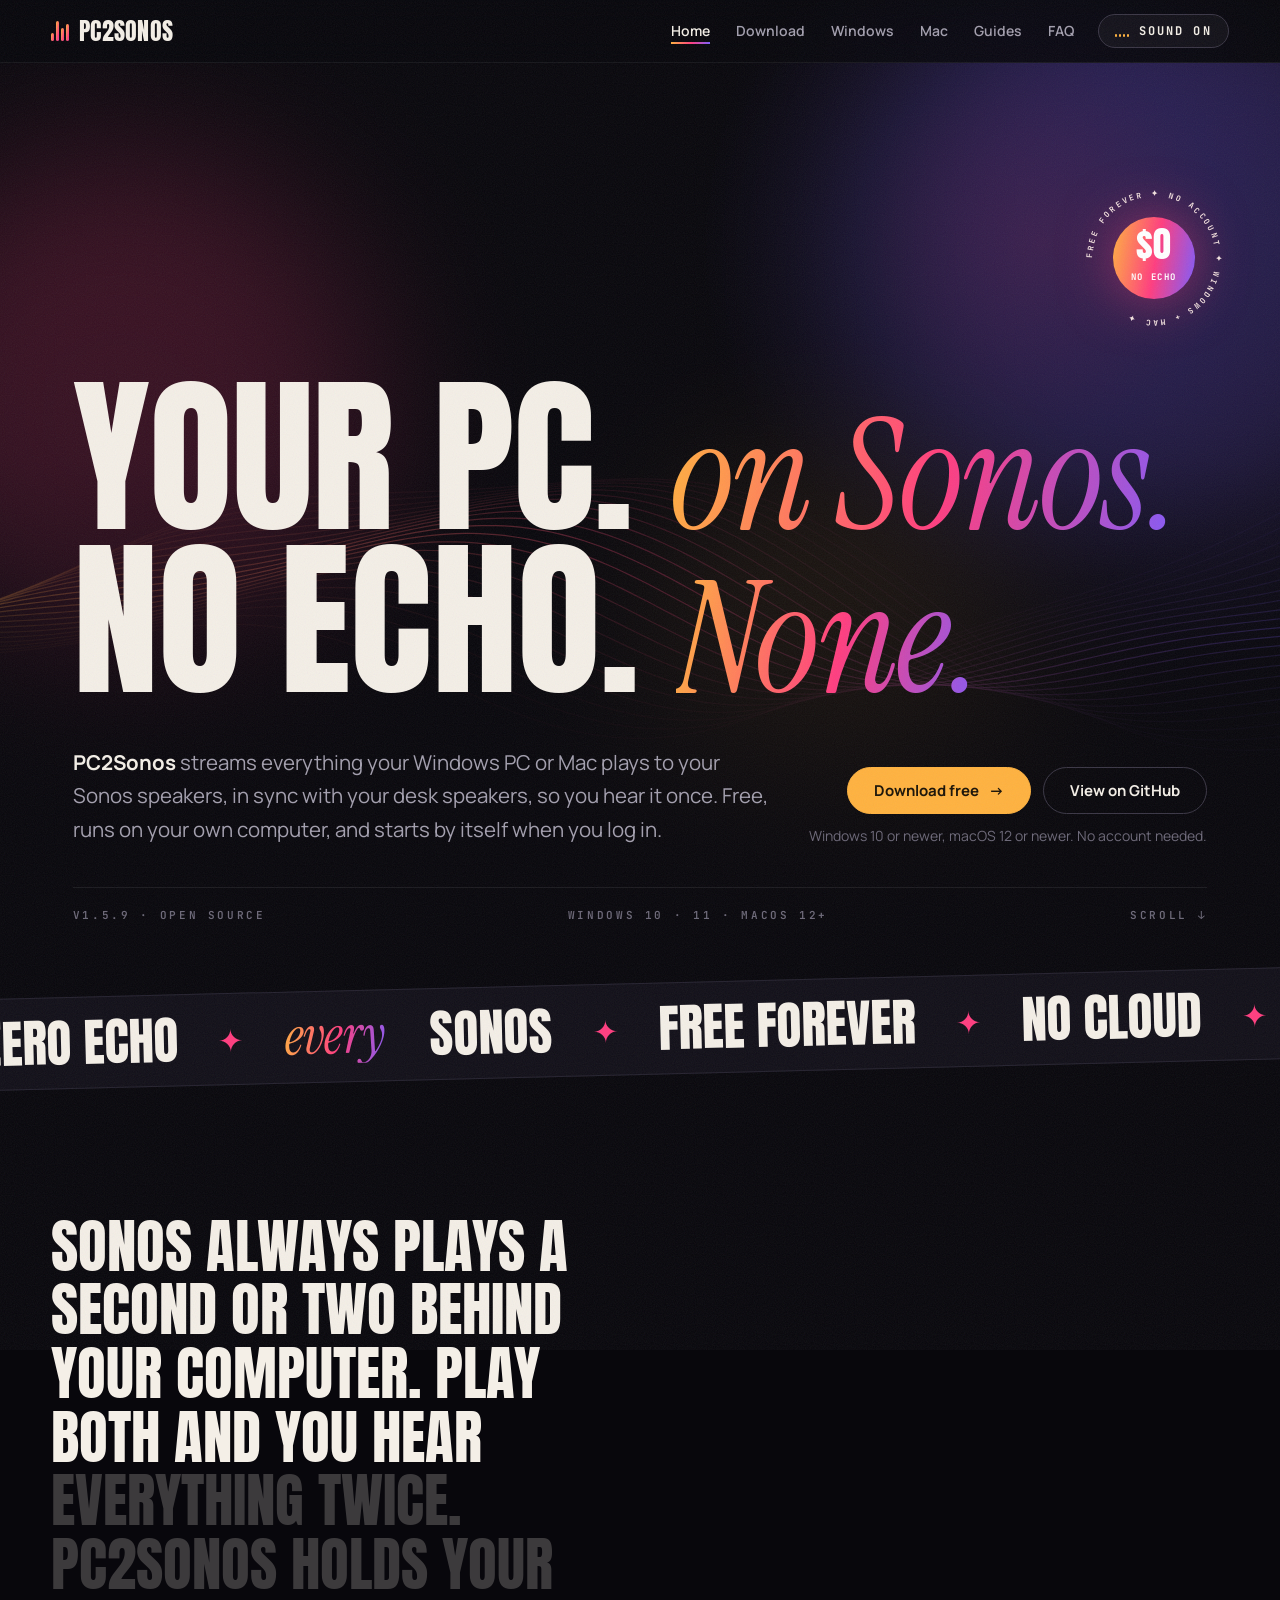
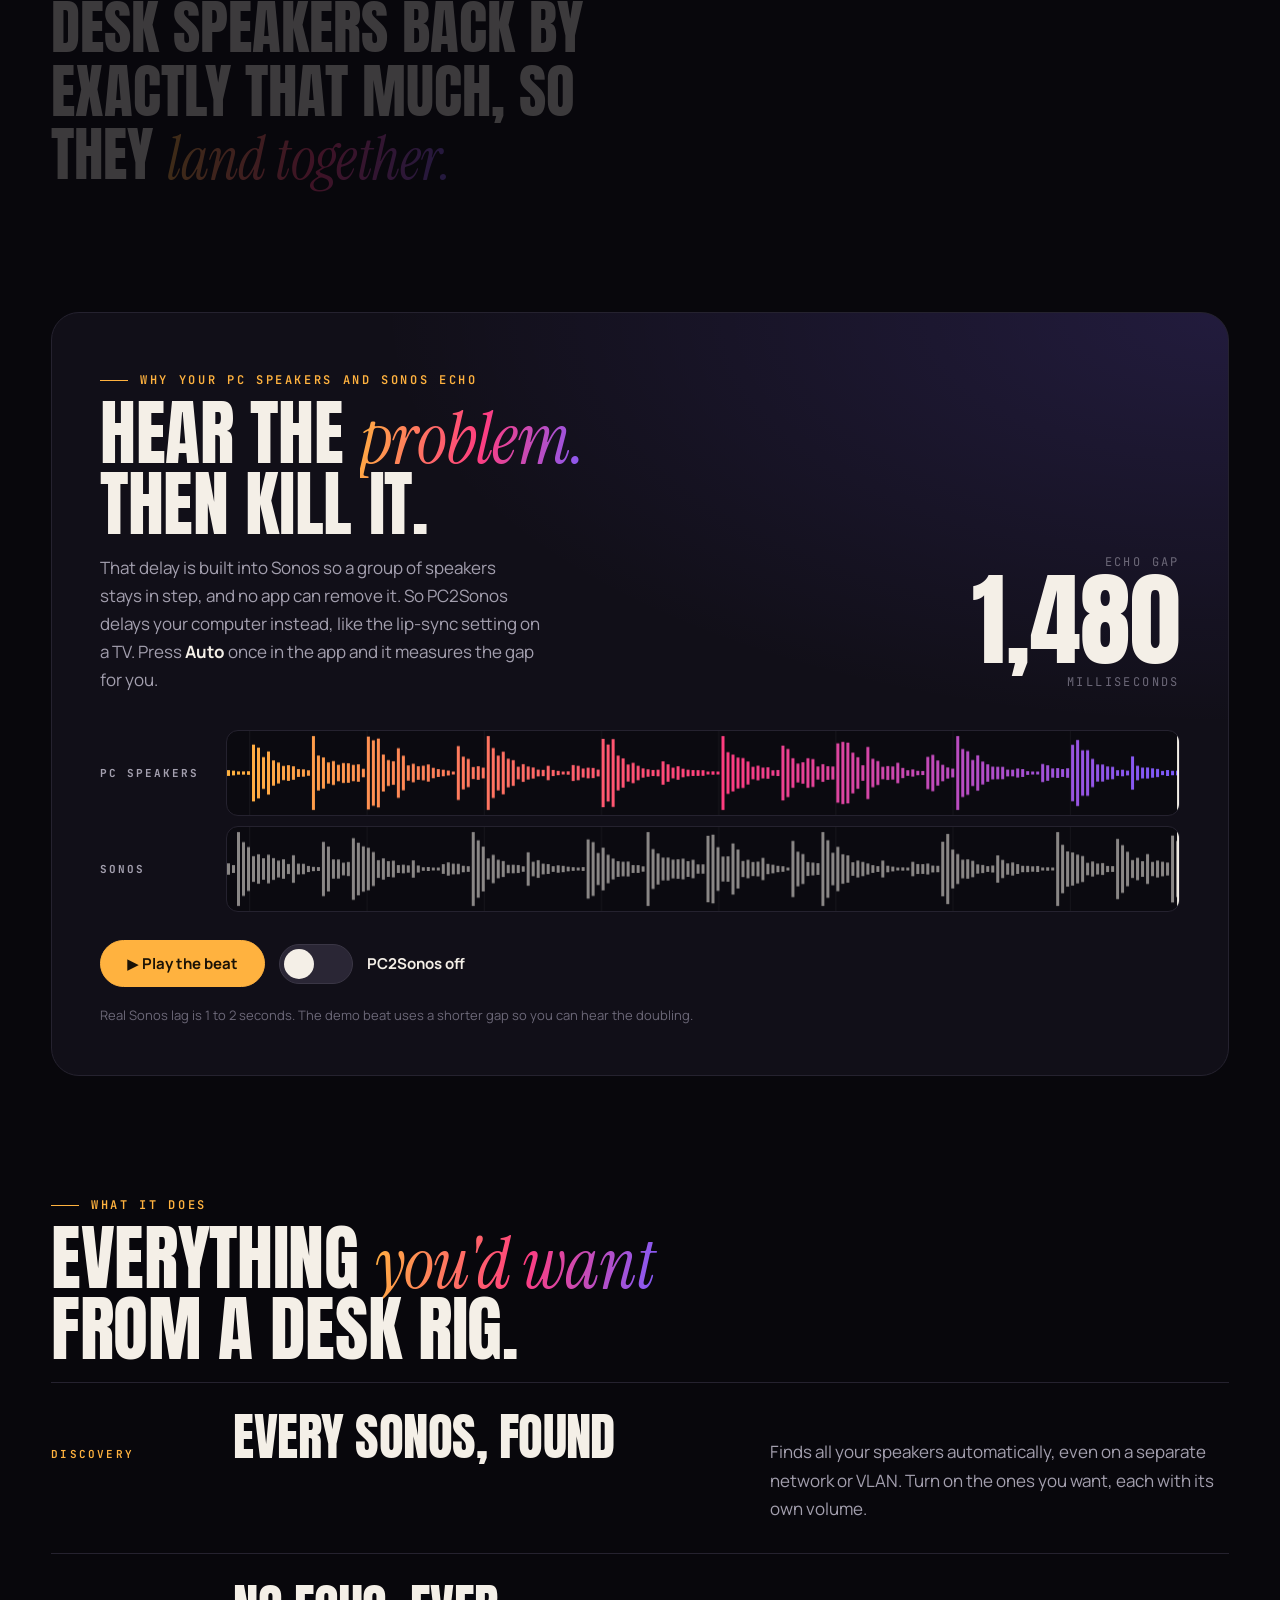
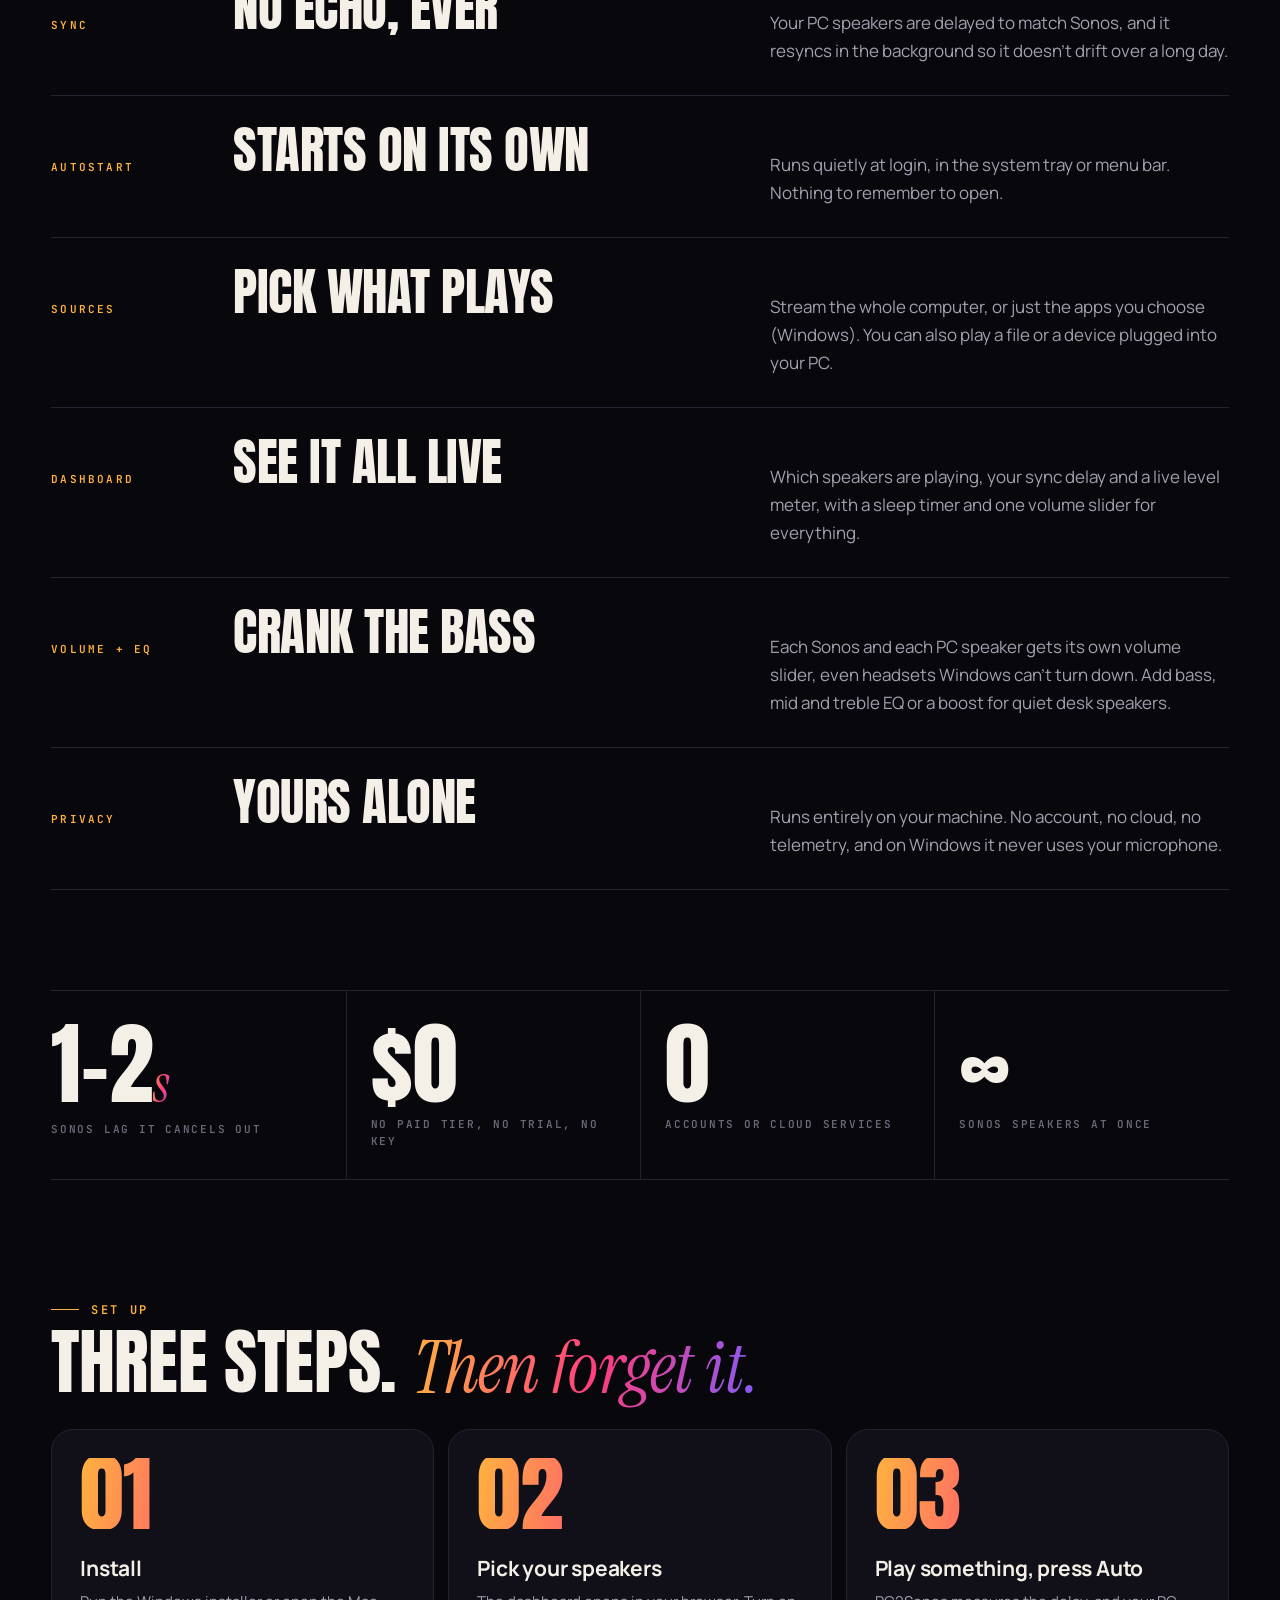
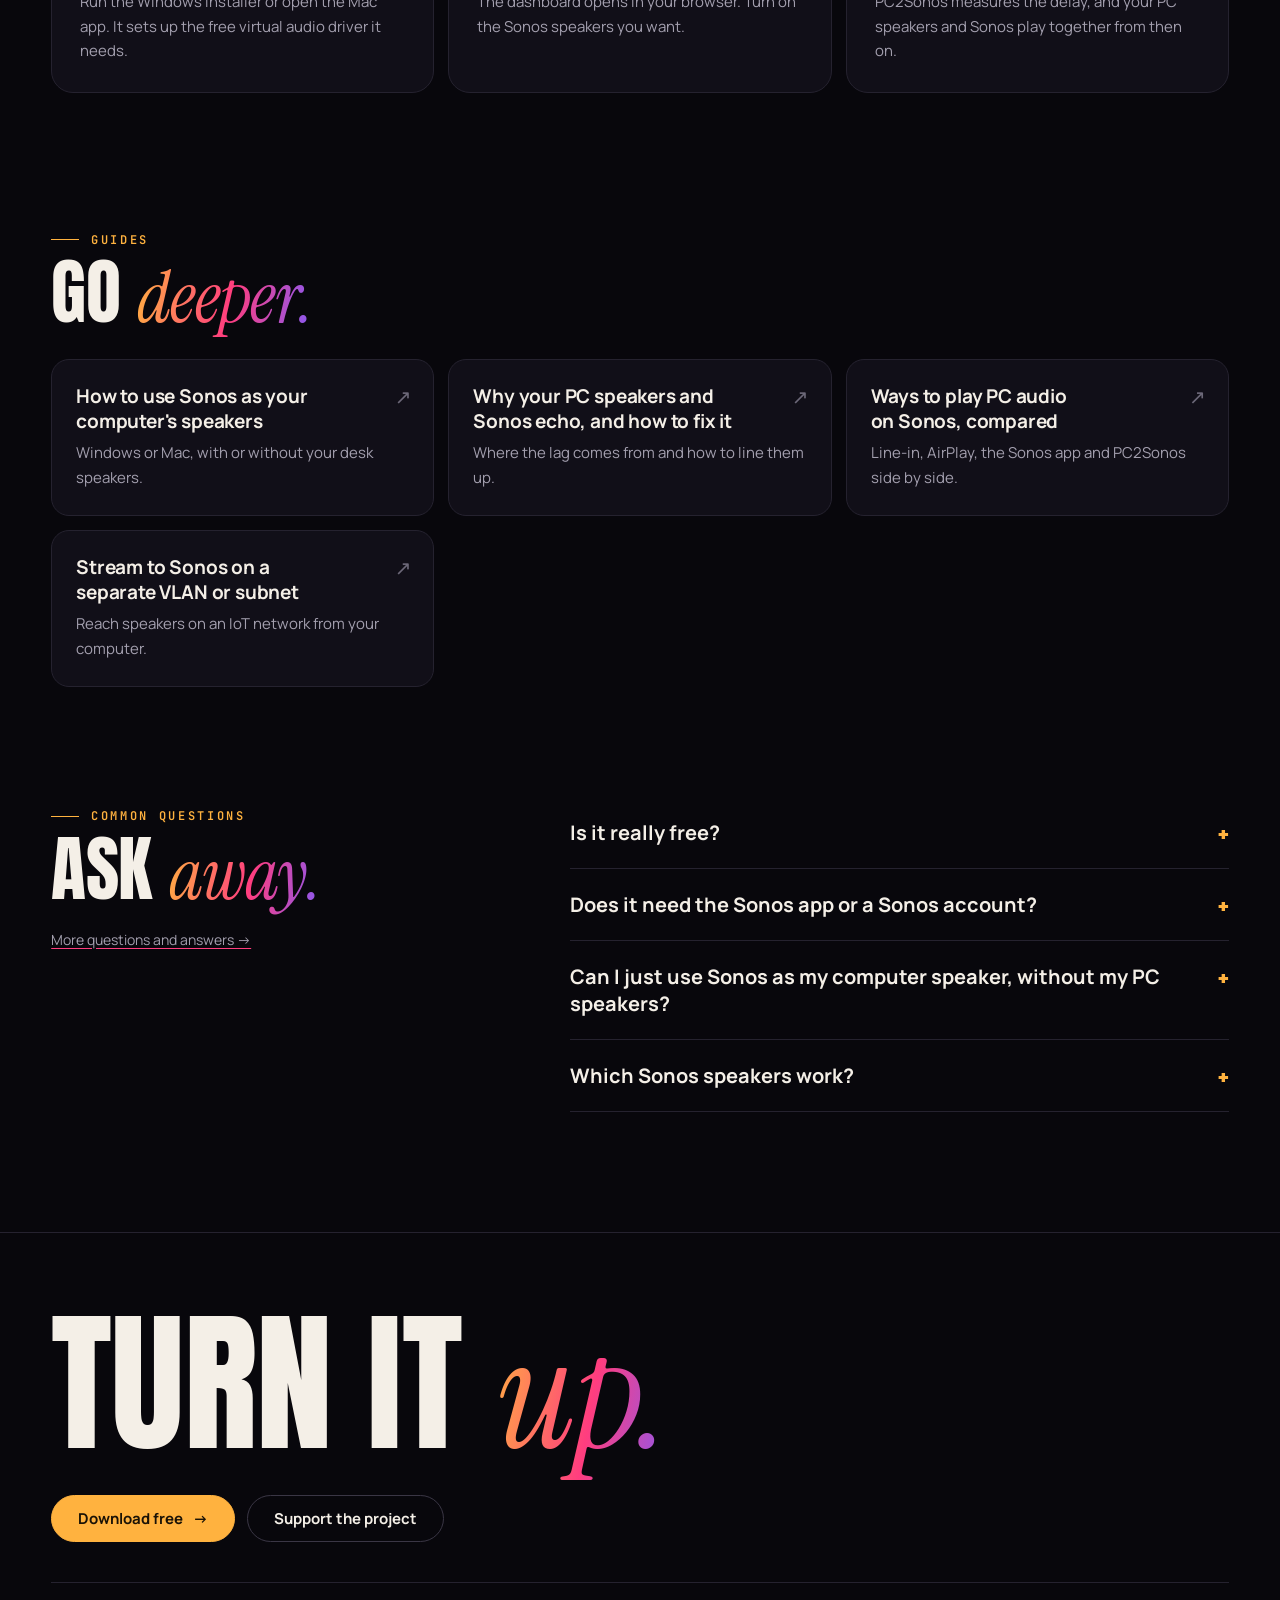
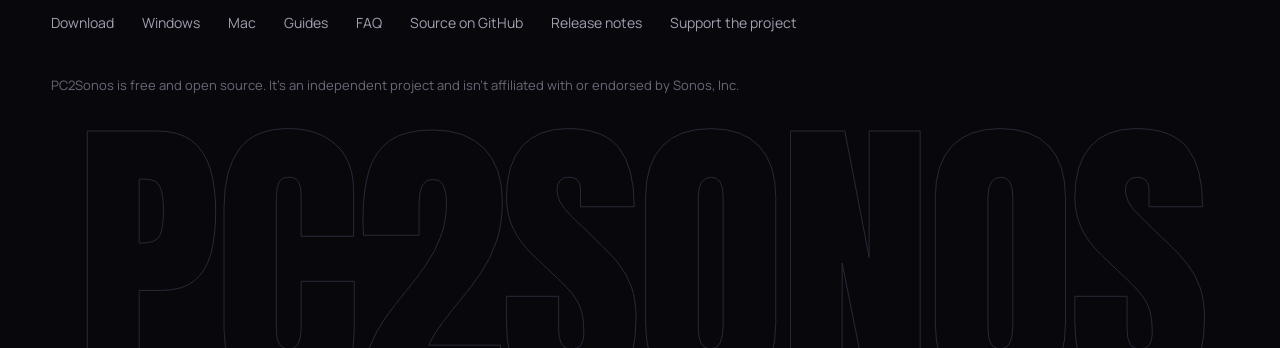
==== docs/index.html @ b2068b5e "Website: run every animation even when Reduce Motion is on Co-Authored-By: Claude Opus 5.5 (1M conte" ====
<!doctype html>
<html lang="en">
<head>
<meta charset="utf-8">
<meta name="viewport" content="width=device-width, initial-scale=1">
<title>PC2Sonos: play your PC or Mac audio on Sonos, in sync</title>
<meta name="description" content="Free app that streams your Windows PC or Mac audio to Sonos speakers, in sync with your computer speakers so there's no echo. No account needed.">
<link rel="canonical" href="https://austinshu.github.io/PC2Sonos/">
<meta property="og:type" content="website">
<meta property="og:site_name" content="PC2Sonos">
<meta property="og:title" content="PC2Sonos: play your PC or Mac audio on Sonos, in sync">
<meta property="og:description" content="Free app that streams your Windows PC or Mac audio to Sonos speakers, in sync with your computer speakers so there's no echo. No account needed.">
<meta property="og:url" content="https://austinshu.github.io/PC2Sonos/">
<meta name="twitter:card" content="summary">
<meta name="theme-color" content="#000000">
<link rel="preconnect" href="https://fonts.googleapis.com">
<link rel="preconnect" href="https://fonts.gstatic.com" crossorigin>
<link rel="stylesheet" href="https://fonts.googleapis.com/css2?family=Anton&family=Instrument+Serif:ital@0;1&family=JetBrains+Mono:wght@500;600;700&family=Manrope:wght@400;500;600;700&display=swap">
<link rel="stylesheet" href="style.css?v=9">
<script type="application/ld+json">{"@context": "https://schema.org", "@type": "SoftwareApplication", "name": "PC2Sonos", "operatingSystem": "Windows 10, Windows 11, macOS 12 or later", "applicationCategory": "MultimediaApplication", "description": "Streams your PC or Mac audio to Sonos speakers, in sync with your computer's own speakers.", "url": "https://austinshu.github.io/PC2Sonos/", "downloadUrl": "https://github.com/Austinshu/PC2Sonos/releases/latest", "softwareVersion": "1.5.9", "isAccessibleForFree": true, "license": "https://github.com/Austinshu/PC2Sonos", "offers": {"@type": "Offer", "price": "0", "priceCurrency": "USD"}}</script>
</head>
<body>
<script>document.documentElement.classList.add("js")</script>
<header class="site"><div class="wrap">
  <a class="brand" href="index.html"><span class="brand-mark" aria-hidden="true"><i></i><i></i><i></i><i></i></span>PC2Sonos</a>
  <nav><a href="index.html" aria-current="page">Home</a><a href="download.html">Download</a><a href="windows.html">Windows</a><a href="mac.html">Mac</a><a href="guides.html">Guides</a><a href="faq.html">FAQ</a></nav>
  <button class="sound" id="soundBtn" type="button" aria-pressed="false"><span class="bars" aria-hidden="true"><i></i><i></i><i></i><i></i></span><span id="soundLbl">Sound on</span></button>
</div></header>

<main style="padding:0">

<section class="hero">
  <div class="hero-bg" aria-hidden="true"><div class="glow a"></div><div class="glow b"></div><div class="glow c"></div><canvas id="heroWave"></canvas></div>
  <div class="seal" aria-hidden="true">
    <svg viewBox="0 0 200 200"><defs><path id="ring" d="M100,100 m-82,0 a82,82 0 1,1 164,0 a82,82 0 1,1 -164,0"/></defs>
      <text><textPath href="#ring">FREE FOREVER &#10022; NO ACCOUNT &#10022; WINDOWS + MAC &#10022; </textPath></text></svg>
    <div class="core"><div><b>$0</b><small>NO ECHO</small></div></div>
  </div>
  <div class="wrap">
    <h1>
      <span class="row"><span>Your PC.</span> <em class="s">on Sonos.</em></span>
      <span class="row"><span>No echo.</span> <em class="s">None.</em></span>
    </h1>
    <div class="hero-foot">
      <p class="lead"><strong>PC2Sonos</strong> streams everything your Windows PC or Mac plays to your Sonos speakers, in sync with your desk speakers, so you hear it once. Free, runs on your own computer, and starts by itself when you log in.</p>
      <div class="hero-cta">
        <div class="buttons" style="margin:0">
          <a class="btn" id="dl" href="download.html">Download free <span class="arr" aria-hidden="true">&rarr;</span></a>
          <a class="btn secondary" href="https://github.com/Austinshu/PC2Sonos">View on GitHub</a>
        </div>
        <p class="note" id="dlnote">Windows 10 or newer, macOS 12 or newer. No account needed.</p>
      </div>
    </div>
    <div class="hero-meta"><span>v1.5.9 &middot; open source</span><span>Windows 10 &middot; 11 &middot; macOS 12+</span><span>Scroll &darr;</span></div>
  </div>
</section>

<div class="marquee" aria-hidden="true"><div class="track">
  <span>Zero echo</span><span><em class="s">every</em> Sonos</span><span>Free forever</span><span>No cloud</span><span><em class="s">per-app</em> audio</span><span>Bass +EQ</span><span>Starts at login</span>
  <span>Zero echo</span><span><em class="s">every</em> Sonos</span><span>Free forever</span><span>No cloud</span><span><em class="s">per-app</em> audio</span><span>Bass +EQ</span><span>Starts at login</span>
</div></div>

<section class="statement"><div class="wrap">
  <p id="statement">Sonos always plays a second or two behind your computer. Play both and you hear everything twice. PC2Sonos holds your desk speakers back by exactly that much, so they <em class="s">land together.</em></p>
</div></section>

<section id="echo"><div class="wrap">
  <div class="lab" id="lab">
    <div class="lab-head">
      <div>
        <span class="eyebrow">Why your PC speakers and Sonos echo</span>
        <h2>Hear the <em class="s">problem.</em><br>Then kill it.</h2>
        <p>That delay is built into Sonos so a group of speakers stays in step, and no app can remove it. So PC2Sonos delays your computer instead, like the lip-sync setting on a TV. Press <strong>Auto</strong> once in the app and it measures the gap for you.</p>
      </div>
      <div class="readout" aria-live="polite"><span class="unit">Echo gap</span><span class="num" id="gapNum">1,480</span><span class="unit">milliseconds</span></div>
    </div>
    <div class="lanes">
      <div class="lane"><label for="lanePc">PC speakers</label><canvas id="lanePc" aria-label="PC speaker waveform"></canvas></div>
      <div class="lane"><label for="laneSonos">Sonos</label><canvas id="laneSonos" aria-label="Sonos waveform, playing behind"></canvas></div>
    </div>
    <div class="lab-controls">
      <button class="btn" id="labPlay" type="button">&#9654; Play the beat</button>
      <button class="switch" id="syncSw" type="button" role="switch" aria-checked="false"><span class="knob" aria-hidden="true"></span><span id="syncLbl">PC2Sonos off</span></button>
    </div>
    <p class="fine">Real Sonos lag is 1 to 2 seconds. The demo beat uses a shorter gap so you can hear the doubling.</p>
  </div>
</div></section>

<section class="block"><div class="wrap">
  <span class="eyebrow">What it does</span>
  <h2 class="top">Everything <em class="s">you'd want</em><br>from a desk rig.</h2>
  <div class="features">
    <div class="feat reveal"><span class="tag">Discovery</span><h3>Every Sonos, found</h3><p>Finds all your speakers automatically, even on a separate network or VLAN. Turn on the ones you want, each with its own volume.</p></div>
    <div class="feat reveal"><span class="tag">Sync</span><h3>No echo, ever</h3><p>Your PC speakers are delayed to match Sonos, and it resyncs in the background so it doesn't drift over a long day.</p></div>
    <div class="feat reveal"><span class="tag">Autostart</span><h3>Starts on its own</h3><p>Runs quietly at login, in the system tray or menu bar. Nothing to remember to open.</p></div>
    <div class="feat reveal"><span class="tag">Sources</span><h3>Pick what plays</h3><p>Stream the whole computer, or just the apps you choose (Windows). You can also play a file or a device plugged into your PC.</p></div>
    <div class="feat reveal"><span class="tag">Dashboard</span><h3>See it all live</h3><p>Which speakers are playing, your sync delay and a live level meter, with a sleep timer and one volume slider for everything.</p></div>
    <div class="feat reveal"><span class="tag">Volume + EQ</span><h3>Crank the bass</h3><p>Each Sonos and each PC speaker gets its own volume slider, even headsets Windows can't turn down. Add bass, mid and treble EQ or a boost for quiet desk speakers.</p></div>
    <div class="feat reveal"><span class="tag">Privacy</span><h3>Yours alone</h3><p>Runs entirely on your machine. No account, no cloud, no telemetry, and on Windows it never uses your microphone.</p></div>
  </div>

  <div class="stats">
    <div class="stat reveal"><b>1&ndash;2<em class="s">s</em></b><span>Sonos lag it cancels out</span></div>
    <div class="stat reveal"><b>$0</b><span>No paid tier, no trial, no key</span></div>
    <div class="stat reveal"><b>0</b><span>Accounts or cloud services</span></div>
    <div class="stat reveal"><b>&infin;</b><span>Sonos speakers at once</span></div>
  </div>
</div></section>

<section class="block"><div class="wrap">
  <span class="eyebrow">Set up</span>
  <h2 class="top">Three steps. <em class="s">Then forget it.</em></h2>
  <ol class="how">
    <li class="reveal"><span class="n">01</span><h3>Install</h3><p>Run the Windows installer or open the Mac app. It sets up the free virtual audio driver it needs.</p></li>
    <li class="reveal"><span class="n">02</span><h3>Pick your speakers</h3><p>The dashboard opens in your browser. Turn on the Sonos speakers you want.</p></li>
    <li class="reveal"><span class="n">03</span><h3>Play something, press Auto</h3><p>PC2Sonos measures the delay, and your PC speakers and Sonos play together from then on.</p></li>
  </ol>
</div></section>

<section class="block"><div class="wrap">
  <span class="eyebrow">Guides</span>
  <h2 class="top">Go <em class="s">deeper.</em></h2>
  <div class="grid">
    <a class="card link reveal" href="sonos-computer-speakers.html"><h3>How to use Sonos as your computer's speakers</h3><p>Windows or Mac, with or without your desk speakers.</p></a>
    <a class="card link reveal" href="sonos-pc-speaker-echo.html"><h3>Why your PC speakers and Sonos echo, and how to fix it</h3><p>Where the lag comes from and how to line them up.</p></a>
    <a class="card link reveal" href="ways-to-play-pc-audio-on-sonos.html"><h3>Ways to play PC audio on Sonos, compared</h3><p>Line-in, AirPlay, the Sonos app and PC2Sonos side by side.</p></a>
    <a class="card link reveal" href="sonos-separate-vlan.html"><h3>Stream to Sonos on a separate VLAN or subnet</h3><p>Reach speakers on an IoT network from your computer.</p></a>
  </div>
</div></section>

<section class="block"><div class="wrap split">
  <div><span class="eyebrow">Common questions</span><h2 class="top" style="margin-top:12px">Ask <em class="s">away.</em></h2><p class="note"><a href="faq.html">More questions and answers &rarr;</a></p></div>
  <div>
    <details><summary>Is it really free?</summary><p>Yes. There's no paid version, trial or license key. If it's useful to you, there's an optional pay-what-you-want donation.</p></details>
    <details><summary>Does it need the Sonos app or a Sonos account?</summary><p>No. PC2Sonos talks to your speakers directly on your home network.</p></details>
    <details><summary>Can I just use Sonos as my computer speaker, without my PC speakers?</summary><p>Yes. Leave the PC speaker volume at zero, or unplug them, and only Sonos plays.</p></details>
    <details><summary>Which Sonos speakers work?</summary><p>Any Sonos speaker on your network. Turn on as many as you like and each gets its own volume.</p></details>
  </div>
</div></section>

</main>
<footer class="site">
<div class="wrap">
  <div class="foot-cta">
    <p class="display">Turn it <em class="s">up.</em></p>
    <div class="buttons" style="margin:0"><a class="btn" href="download.html">Download free <span class="arr" aria-hidden="true">&rarr;</span></a><a class="btn secondary" href="https://buy.stripe.com/eVq7sF9Iv4LjfeM4JScbC01">Support the project</a></div>
  </div>
  <div class="foot-links"><a href="download.html">Download</a><a href="windows.html">Windows</a><a href="mac.html">Mac</a><a href="guides.html">Guides</a><a href="faq.html">FAQ</a><a href="https://github.com/Austinshu/PC2Sonos">Source on GitHub</a><a href="https://github.com/Austinshu/PC2Sonos/releases">Release notes</a><a href="https://buy.stripe.com/eVq7sF9Iv4LjfeM4JScbC01">Support the project</a></div>
  <p class="foot-legal">PC2Sonos is free and open source. It's an independent project and isn't affiliated with or endorsed by Sonos, Inc.</p>
</div>
<div class="foot-word" aria-hidden="true">PC2Sonos</div>
</footer>
<script>
(function () {
  var ua = navigator.userAgent || "", btn = document.getElementById("dl"), note = document.getElementById("dlnote");
  if (/Windows/i.test(ua)) {
    btn.href = "https://github.com/Austinshu/PC2Sonos/releases/latest/download/PC2Sonos-Setup.exe"; btn.firstChild.nodeValue = "Download for Windows ";
    note.innerHTML = 'Free for Windows 10 and 11. On a Mac? <a href="download.html">Get the Mac version</a>.';
  } else if (/Macintosh|Mac OS X/i.test(ua)) {
    btn.href = "download.html#mac"; btn.firstChild.nodeValue = "Download for Mac ";
  }
})();
</script>
<script src="home.js?v=2"></script>
</body>
</html>
---- docs/style.css ----
/* PC2Sonos — "one beat" identity.
   Layout: dark stage, huge condensed headlines paired with italic serif words,
   a hot signal gradient (amber > magenta > violet) used only on those words and the waveforms. */
:root {
  color-scheme: dark;
  --ink: #08070c;          /* page ground, violet-biased black */
  --ink-2: #110f18;        /* raised surfaces */
  --ink-3: #1b1824;        /* lines on raised surfaces */
  --bone: #f4efe7;         /* headline + body text */
  --dim: #a39fae;          /* secondary text */
  --faint: #6c6878;        /* labels, meta */
  --line: #25222f;
  --amber: #ffb23f;
  --magenta: #ff3d7f;
  --violet: #7b5cff;
  --signal: linear-gradient(100deg, var(--amber) 0%, var(--magenta) 52%, var(--violet) 100%);
  --on-amber: #1a1206;

  --f-display: "Anton", "Impact", "Haettenschweiler", "Arial Narrow Bold", sans-serif;
  --f-serif: "Instrument Serif", "Iowan Old Style", "Palatino", Georgia, serif;
  --f-body: "Manrope", system-ui, -apple-system, "Segoe UI", Roboto, sans-serif;
  --f-mono: "JetBrains Mono", ui-monospace, "SFMono-Regular", Consolas, monospace;

  --gutter: clamp(16px, 4vw, 64px);
  --max: 1320px;
  --read: 720px;
}
* { box-sizing: border-box; }
html { -webkit-text-size-adjust: 100%; scroll-behavior: smooth; overflow-x: clip; }
body {
  margin: 0;
  background: var(--ink);
  color: var(--bone);
  font: 400 17px/1.65 var(--f-body);
  overflow-x: clip;
}
/* film grain over everything */
body::before {
  content: ""; position: fixed; inset: -50%; z-index: 100; pointer-events: none; opacity: .07;
  background-image: url("data:image/svg+xml,%3Csvg xmlns='http://www.w3.org/2000/svg' width='160' height='160'%3E%3Cfilter id='n'%3E%3CfeTurbulence type='fractalNoise' baseFrequency='.9' numOctaves='3' stitchTiles='stitch'/%3E%3C/filter%3E%3Crect width='100%25' height='100%25' filter='url(%23n)'/%3E%3C/svg%3E");
  animation: grain 1.2s steps(6) infinite;
}
@keyframes grain { 0%{transform:translate(0,0)} 20%{transform:translate(-3%,2%)} 40%{transform:translate(2%,-3%)} 60%{transform:translate(-2%,-1%)} 80%{transform:translate(3%,3%)} 100%{transform:translate(0,0)} }

a { color: var(--bone); text-decoration-color: var(--magenta); text-underline-offset: 3px; }
a:hover { color: var(--amber); }
:focus-visible { outline: 2px solid var(--amber); outline-offset: 3px; border-radius: 4px; }
::selection { background: var(--magenta); color: #fff; }

.wrap { max-width: var(--max); margin: 0 auto; padding-inline: var(--gutter); }

/* ---------- type ---------- */
h1, h2, .display {
  font-family: var(--f-display); font-weight: 400; text-transform: uppercase;
  letter-spacing: -0.005em; line-height: .92; text-wrap: balance; margin: 0;
}
h1 { font-size: clamp(44px, 8vw, 112px); }
h2 { font-size: clamp(36px, 5.6vw, 80px); margin: 96px 0 20px; }
h3 { font: 700 20px/1.3 var(--f-body); margin: 36px 0 8px; letter-spacing: -0.01em; text-wrap: balance; }
em.s, .s {
  font-family: var(--f-serif); font-style: italic; font-weight: 400; text-transform: none;
  letter-spacing: -0.01em; background: var(--signal); -webkit-background-clip: text; background-clip: text;
  color: transparent; padding-right: .08em;
}
.eyebrow {
  display: inline-flex; align-items: center; gap: 12px;
  font: 600 12px/1 var(--f-mono); letter-spacing: .22em; text-transform: uppercase; color: var(--amber);
}
.eyebrow::before { content: ""; width: 28px; height: 1px; background: currentColor; }
p.lead { font-size: clamp(18px, 1.6vw, 21px); color: var(--dim); margin: 24px 0 32px; max-width: 40em; }
p.lead strong { color: var(--bone); }
code { font: 500 .88em var(--f-mono); background: var(--ink-3); color: var(--amber); padding: 2px 6px; border-radius: 4px; }
strong { color: var(--bone); font-weight: 700; }

/* ---------- buttons ---------- */
.buttons { display: flex; gap: 12px; flex-wrap: wrap; align-items: center; margin: 20px 0; }
.btn {
  position: relative; display: inline-flex; align-items: center; gap: 10px;
  background: var(--amber); color: var(--on-amber); border: 1px solid var(--amber);
  padding: 15px 26px; border-radius: 999px; font: 700 15px/1 var(--f-body);
  text-decoration: none; transition: transform .2s, box-shadow .3s, background .2s;
}
.btn:hover { color: var(--on-amber); transform: translateY(-2px); box-shadow: 0 10px 40px -8px rgba(255,120,80,.6); background: #ffc266; }
.btn.secondary { background: transparent; color: var(--bone); border-color: #3a3645; }
.btn.secondary:hover { border-color: var(--bone); box-shadow: none; }
.btn.sm { padding: 11px 18px; font-size: 14px; }
.btn .arr { transition: transform .2s; }
.btn:hover .arr { transform: translateX(4px); }
.note { color: var(--faint); font-size: 14px; margin-top: 8px; }
.note a { color: var(--dim); }

/* ---------- header ---------- */
header.site {
  position: sticky; top: env(safe-area-inset-top, 0px); z-index: 50;
  background: rgba(8,7,12,.72); backdrop-filter: blur(14px) saturate(1.4); -webkit-backdrop-filter: blur(14px) saturate(1.4);
  border-bottom: 1px solid rgba(255,255,255,.06);
}
header.site .wrap { display: flex; align-items: center; gap: 24px; padding-block: 14px; }
.brand {
  display: inline-flex; align-items: center; gap: 10px; flex-shrink: 0;
  font: 400 24px/1 var(--f-display); letter-spacing: .01em; text-transform: uppercase; color: var(--bone); text-decoration: none;
}
.brand:hover { color: var(--bone); }
.brand-mark { display: inline-flex; align-items: flex-end; gap: 2px; height: 20px; }
.brand-mark i { width: 3px; border-radius: 2px; background: var(--signal); background-size: 200% 100%; animation: eq 1s ease-in-out infinite alternate; }
.brand-mark i:nth-child(1) { height: 40%; animation-delay: -.2s; }
.brand-mark i:nth-child(2) { height: 100%; animation-delay: -.6s; }
.brand-mark i:nth-child(3) { height: 65%; animation-delay: -.4s; }
.brand-mark i:nth-child(4) { height: 85%; animation-delay: -.8s; }
@keyframes eq { from { transform: scaleY(.35); } to { transform: scaleY(1); } }
.brand-mark i { transform-origin: bottom; }
nav { display: flex; gap: 4px 26px; flex-wrap: wrap; margin-left: auto; }
nav a { color: var(--dim); text-decoration: none; font: 600 14px/1 var(--f-body); padding-block: 6px; position: relative; }
nav a::after { content: ""; position: absolute; left: 0; right: 0; bottom: 0; height: 2px; background: var(--signal); transform: scaleX(0); transform-origin: left; transition: transform .25s; }
nav a:hover, nav a[aria-current] { color: var(--bone); }
nav a:hover::after, nav a[aria-current]::after { transform: scaleX(1); }
@media (max-width: 860px) {
  header.site .wrap { flex-wrap: wrap; gap: 10px 16px; }
  header.site .btn { margin-left: auto; }
  nav { order: 3; width: 100%; margin-left: 0; flex-wrap: nowrap; overflow-x: auto; gap: 22px; scrollbar-width: none; }
  nav::-webkit-scrollbar { display: none; }
  nav a { white-space: nowrap; }
}

/* ---------- inner pages ---------- */
main { padding-block: 56px 40px; }
.page-head { padding-block: 40px 8px; position: relative; }
.page-head h1 { max-width: 16ch; }
.page-head::after {
  content: ""; position: absolute; right: -10%; top: -120px; width: 620px; height: 620px; max-width: 80vw; z-index: -1;
  background: radial-gradient(closest-side, rgba(255,61,127,.22), rgba(123,92,255,.08) 55%, transparent); filter: blur(10px);
}
.article { max-width: var(--read); }
.article h2 { font-size: clamp(32px, 4.4vw, 56px); margin-top: 72px; }
.article p, .article li { color: #cfcad6; }
.article > p { max-width: 65ch; }
.crumbs { font: 500 12px/1.4 var(--f-mono); letter-spacing: .14em; text-transform: uppercase; color: var(--faint); margin: 0 0 24px; }
.crumbs a { color: var(--dim); text-decoration: none; }
.crumbs a:hover { color: var(--amber); }

ol.steps { list-style: none; counter-reset: s; padding: 0; margin: 24px 0; display: grid; gap: 14px; }
ol.steps li { counter-increment: s; position: relative; padding: 18px 20px 18px 72px; background: var(--ink-2); border: 1px solid var(--line); border-radius: 14px; }
ol.steps li::before {
  content: counter(s, decimal-leading-zero); position: absolute; left: 20px; top: 14px;
  font: 400 30px/1 var(--f-display); background: var(--signal); -webkit-background-clip: text; background-clip: text; color: transparent;
}

.grid { display: grid; grid-template-columns: repeat(auto-fill, minmax(min(100%, 300px), 1fr)); gap: 14px; margin-top: 28px; }
.card { position: relative; background: var(--ink-2); border: 1px solid var(--line); border-radius: 18px; padding: 24px; min-width: 0; overflow: hidden; }
.card h3 { margin: 0 0 8px; font-size: 19px; }
.card p { margin: 0; color: var(--dim); font-size: 15px; }
a.card.link { display: block; text-decoration: none; color: var(--bone); transition: transform .25s, border-color .25s; }
a.card.link::after { content: "\2197"; position: absolute; top: 20px; right: 22px; font-size: 20px; color: var(--faint); transition: color .2s, transform .25s; }
a.card.link h3 { padding-right: 28px; }
a.card.link:hover { transform: translateY(-4px); border-color: var(--magenta); }
a.card.link:hover::after { color: var(--amber); transform: translate(3px,-3px); }

details { border-bottom: 1px solid var(--line); padding: 22px 0; }
details summary { cursor: pointer; list-style: none; display: flex; justify-content: space-between; gap: 20px; font: 700 clamp(17px, 1.6vw, 20px)/1.35 var(--f-body); }
details summary::-webkit-details-marker { display: none; }
details summary::after { content: "+"; font: 400 30px/.8 var(--f-display); color: var(--amber); transition: transform .3s; flex-shrink: 0; }
details[open] summary::after { transform: rotate(45deg); color: var(--magenta); }
details p { margin: 12px 0 0; color: var(--dim); max-width: 62ch; }

.table { overflow-x: auto; margin: 24px 0; border: 1px solid var(--line); border-radius: 14px; }
table { border-collapse: collapse; width: 100%; font-size: 15px; min-width: 560px; }
th, td { text-align: left; padding: 14px 16px; border-bottom: 1px solid var(--line); vertical-align: top; }
tr:last-child td { border-bottom: 0; }
th { font: 600 12px/1.3 var(--f-mono); letter-spacing: .12em; text-transform: uppercase; color: var(--amber); background: var(--ink-2); }
td { color: #cfcad6; }

/* ---------- footer ---------- */
footer.site { margin-top: 120px; border-top: 1px solid var(--line); overflow: hidden; }
.foot-cta { padding-block: 80px 40px; display: grid; gap: 28px; }
.foot-cta .display { font-size: clamp(56px, 12vw, 190px); }
.foot-links { display: flex; flex-wrap: wrap; gap: 10px 28px; padding-block: 28px; border-top: 1px solid var(--line); font-size: 14px; }
.foot-links a { color: var(--dim); text-decoration: none; }
.foot-links a:hover { color: var(--amber); }
.foot-legal { color: var(--faint); font-size: 13px; padding-bottom: 36px; }
.foot-word {
  font: 400 clamp(80px, 24vw, 380px)/.78 var(--f-display); text-transform: uppercase; letter-spacing: -.02em;
  color: transparent; -webkit-text-stroke: 1px #2c2837; white-space: nowrap; text-align: center; margin-bottom: -.12em; user-select: none;
}

/* ================= HOME ================= */
.hero { position: relative; min-height: min(880px, 100svh); display: flex; flex-direction: column; justify-content: flex-end; padding-block: 110px 0; isolation: isolate; }
.hero-bg { position: absolute; inset: 0; z-index: -1; overflow: hidden; }
.hero-bg canvas { width: 100%; height: 100%; display: block; }
.hero-bg::after { content: ""; position: absolute; inset: 0; background: linear-gradient(180deg, rgba(8,7,12,.2) 0%, rgba(8,7,12,.35) 45%, var(--ink) 100%); }
.glow { position: absolute; border-radius: 50%; filter: blur(80px); opacity: .5; pointer-events: none; }
.glow.a { width: 520px; height: 520px; background: var(--magenta); left: -140px; top: 10%; opacity: .28; }
.glow.b { width: 620px; height: 620px; background: var(--violet); right: -200px; top: -120px; opacity: .3; }
.glow.c { width: 380px; height: 380px; background: var(--amber); right: 20%; bottom: 10%; opacity: .16; }

.hero h1 { font-size: clamp(60px, 13.4vw, 216px); line-height: .84; }
.hero h1 .row { display: flex; flex-wrap: wrap; align-items: baseline; column-gap: .22em; }
.hero h1 .s { font-size: .9em; line-height: .9; }
.hero-foot { display: grid; grid-template-columns: minmax(0, 1fr) auto; gap: 28px 40px; align-items: end; margin-top: 36px; }
.hero-foot p.lead { margin: 0; max-width: 34em; }
.hero-cta { display: flex; flex-direction: column; align-items: flex-end; gap: 10px; }
.hero-cta .note { margin: 0; text-align: right; }
@media (max-width: 820px) { .hero-foot { grid-template-columns: 1fr; } .hero-cta { align-items: flex-start; } .hero-cta .note { text-align: left; } }

.seal { position: absolute; right: var(--gutter); top: 120px; width: 150px; height: 150px; }
.seal svg { width: 100%; height: 100%; animation: spin 18s linear infinite; }
.seal text { font: 700 10.5px var(--f-mono); letter-spacing: .28em; fill: var(--bone); }
.seal .core { position: absolute; inset: 34px; border-radius: 50%; background: var(--signal); display: grid; place-items: center; text-align: center; color: #fff; box-shadow: 0 0 60px -6px rgba(255,61,127,.7); }
.seal .core b { display: block; font: 400 36px/.9 var(--f-display); }
.seal .core small { font: 700 9px/1 var(--f-mono); letter-spacing: .18em; }
@keyframes spin { to { transform: rotate(360deg); } }
@media (max-width: 720px) { .seal { width: 108px; height: 108px; top: 96px; } .seal .core { inset: 25px; } .seal .core b { font-size: 26px; } .seal text { font-size: 13px; } }

.hero-meta { display: flex; justify-content: space-between; gap: 16px; flex-wrap: wrap; padding-block: 22px; margin-top: 40px; border-top: 1px solid rgba(255,255,255,.08); font: 600 11px/1 var(--f-mono); letter-spacing: .24em; text-transform: uppercase; color: var(--faint); }

.sound {
  display: inline-flex; align-items: center; gap: 10px; cursor: pointer;
  background: rgba(255,255,255,.04); color: var(--bone); border: 1px solid #3a3645; border-radius: 999px;
  padding: 10px 16px; font: 700 12px/1 var(--f-mono); letter-spacing: .18em; text-transform: uppercase;
}
.sound:hover { border-color: var(--bone); }
.sound .bars { display: inline-flex; gap: 2px; align-items: flex-end; height: 12px; }
.sound .bars i { width: 2px; height: 3px; background: var(--amber); border-radius: 1px; transition: height .2s; }
.sound[aria-pressed="true"] .bars i { animation: eq .5s ease-in-out infinite alternate; height: 12px; transform-origin: bottom; }
.sound[aria-pressed="true"] .bars i:nth-child(2) { animation-delay: -.2s; }
.sound[aria-pressed="true"] .bars i:nth-child(3) { animation-delay: -.35s; }
.sound[aria-pressed="true"] .bars i:nth-child(4) { animation-delay: -.1s; }

/* marquee */
.marquee { border-block: 1px solid var(--line); overflow: hidden; padding-block: 18px; background: var(--ink-2); transform: rotate(-1.4deg); margin: 40px -20px 0; }
.marquee .track { display: flex; width: max-content; animation: slide 28s linear infinite; }
.marquee span { font: 400 clamp(28px, 4vw, 52px)/1 var(--f-display); text-transform: uppercase; white-space: nowrap; padding-right: 40px; display: inline-flex; align-items: center; gap: 40px; }
.marquee span .s { font-size: 1.05em; }
.marquee span::after { content: "\2726"; color: var(--magenta); font-size: .6em; }
@keyframes slide { to { transform: translateX(-50%); } }

/* scroll-lit statement */
.statement { padding-block: 140px 60px; }
.statement p { font: 400 clamp(30px, 4.6vw, 68px)/1.08 var(--f-display); text-transform: uppercase; margin: 0; max-width: 20ch; text-wrap: balance; }
.statement p .w { opacity: .22; transition: opacity .35s; }
.statement p .w.on { opacity: 1; }
.statement p .s { text-transform: none; }

/* echo lab */
.lab { position: relative; margin-top: 60px; border: 1px solid var(--line); border-radius: 28px; background: radial-gradient(120% 90% at 100% 0%, rgba(123,92,255,.16), transparent 60%), var(--ink-2); padding: clamp(22px, 4vw, 48px); overflow: hidden; }
.lab-head { display: grid; grid-template-columns: minmax(0, 1fr) auto; gap: 24px; align-items: end; }
.lab-head h2 { margin: 12px 0 0; }
.lab-head p { color: var(--dim); max-width: 44ch; margin: 16px 0 0; }
@media (max-width: 820px) { .lab-head { grid-template-columns: 1fr; } }
.readout { text-align: right; font-family: var(--f-mono); }
.readout .num { font: 400 clamp(56px, 8vw, 110px)/.9 var(--f-display); font-variant-numeric: tabular-nums; display: block; transition: color .4s; }
.readout .unit { font-size: 12px; letter-spacing: .2em; color: var(--faint); text-transform: uppercase; }
.lab.synced .readout .num { background: var(--signal); -webkit-background-clip: text; background-clip: text; color: transparent; }
@media (max-width: 820px) { .readout { text-align: left; } }
.lanes { margin-top: 36px; display: grid; gap: 10px; }
.lane { display: grid; grid-template-columns: 110px minmax(0, 1fr); gap: 16px; align-items: center; }
.lane label { font: 700 11px/1.3 var(--f-mono); letter-spacing: .18em; text-transform: uppercase; color: var(--dim); }
.lane canvas { width: 100%; height: 86px; display: block; border-radius: 12px; background: rgba(0,0,0,.35); border: 1px solid var(--line); }
@media (max-width: 560px) { .lane { grid-template-columns: 1fr; gap: 6px; } .lane canvas { height: 64px; } }
.lab-controls { display: flex; flex-wrap: wrap; gap: 14px; align-items: center; margin-top: 28px; }
.switch { display: inline-flex; align-items: center; gap: 14px; cursor: pointer; background: none; border: 0; color: var(--bone); padding: 0; font: 700 15px var(--f-body); }
.switch .knob { width: 74px; height: 40px; border-radius: 99px; background: #2a2635; position: relative; transition: background .35s; border: 1px solid #3a3645; }
.switch .knob::after { content: ""; position: absolute; left: 4px; top: 4px; width: 30px; height: 30px; border-radius: 50%; background: var(--bone); transition: transform .35s cubic-bezier(.5,1.6,.4,1); }
.switch[aria-checked="true"] .knob { background: var(--signal); border-color: transparent; }
.switch[aria-checked="true"] .knob::after { transform: translateX(34px); }
.lab .fine { color: var(--faint); font-size: 13px; margin: 18px 0 0; }

/* features */
.features { margin-top: 20px; border-top: 1px solid var(--line); }
.feat { position: relative; display: grid; grid-template-columns: 150px minmax(0, 1.1fr) minmax(0, 1fr); gap: 12px 32px; align-items: baseline; padding-block: 30px; border-bottom: 1px solid var(--line); isolation: isolate; }
.feat::before { content: ""; position: absolute; inset: 0 calc(-1 * var(--gutter)); z-index: -1; background: linear-gradient(90deg, rgba(255,178,63,.10), rgba(255,61,127,.10), rgba(123,92,255,.06)); opacity: 0; transition: opacity .35s; }
.feat:hover::before { opacity: 1; }
.feat .tag { font: 600 11px/1.4 var(--f-mono); letter-spacing: .2em; text-transform: uppercase; color: var(--amber); }
.feat h3 { margin: 0; font: 400 clamp(32px, 4vw, 58px)/.95 var(--f-display); text-transform: uppercase; transition: transform .35s; }
.feat:hover h3 { transform: translateX(10px); }
.feat p { margin: 0; color: var(--dim); }
@media (max-width: 820px) { .feat { grid-template-columns: 1fr; } }

/* stats */
.stats { display: grid; grid-template-columns: repeat(4, minmax(0, 1fr)); margin-top: 100px; border-block: 1px solid var(--line); }
.stat { padding: 34px 24px 30px; border-left: 1px solid var(--line); min-width: 0; }
.stat:first-child { border-left: 0; padding-left: 0; }
.stat b { display: block; font: 400 clamp(56px, 7vw, 108px)/.88 var(--f-display); font-variant-numeric: tabular-nums; }
.stat b .s { font-size: .6em; }
.stat span { display: block; margin-top: 12px; font: 600 11px/1.5 var(--f-mono); letter-spacing: .16em; text-transform: uppercase; color: var(--faint); }
@media (max-width: 820px) { .stats { grid-template-columns: repeat(2, minmax(0, 1fr)); } .stat:nth-child(3) { border-left: 0; padding-left: 0; } .stat:nth-child(n+3) { border-top: 1px solid var(--line); } }

/* how it works */
.how { display: grid; grid-template-columns: repeat(3, minmax(0, 1fr)); gap: 14px; margin-top: 28px; }
.how li { list-style: none; background: var(--ink-2); border: 1px solid var(--line); border-radius: 22px; padding: 28px; min-width: 0; }
.how { padding: 0; }
.how .n { font: 400 88px/.8 var(--f-display); background: var(--signal); -webkit-background-clip: text; background-clip: text; color: transparent; display: block; margin-bottom: 26px; }
.how h3 { margin: 0 0 8px; font-size: 21px; }
.how p { margin: 0; color: var(--dim); font-size: 15px; }
@media (max-width: 820px) { .how { grid-template-columns: 1fr; } }

.split { display: grid; grid-template-columns: minmax(0, 1fr) minmax(0, 1.4fr); gap: 48px; align-items: start; }
.split h2 { margin-top: 0; }
@media (max-width: 900px) { .split { grid-template-columns: 1fr; gap: 12px; } }
section.block { padding-top: 110px; }
section.block > .wrap > h2:first-child, section.block h2.top { margin-top: 12px; }

.reveal { transition: transform .9s cubic-bezier(.2,.7,.2,1), opacity .9s; }
.js .reveal.pre { transform: translateY(28px); opacity: .001; }

/* inner-page atmosphere */
main { position: relative; isolation: isolate; }
main::before {
  content: ""; position: absolute; right: -8%; top: -160px; width: 680px; height: 680px; max-width: 90vw; z-index: -1; pointer-events: none;
  background: radial-gradient(closest-side, rgba(255,61,127,.20), rgba(123,92,255,.09) 55%, transparent);
}
.article h1 { font-size: clamp(44px, 6.4vw, 92px); max-width: 15ch; }
.article h1 + p.lead { margin-top: 28px; }
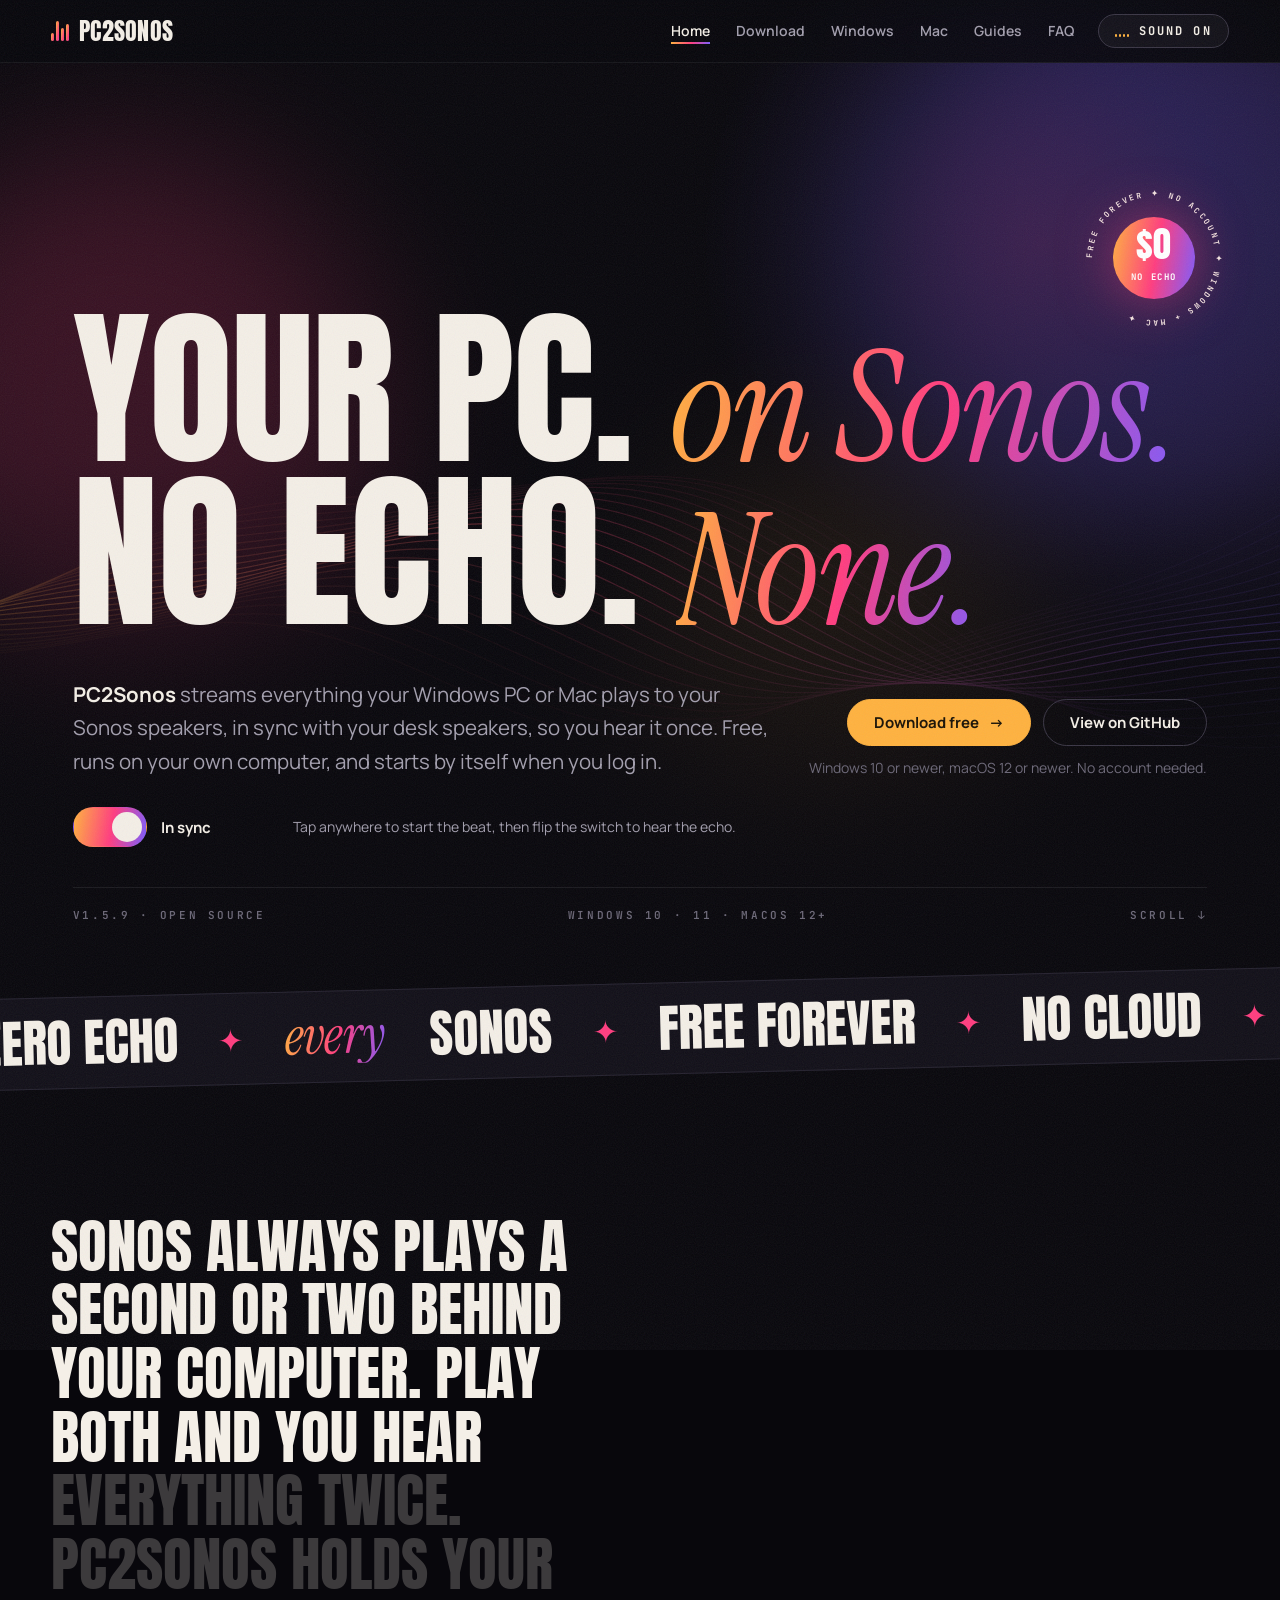
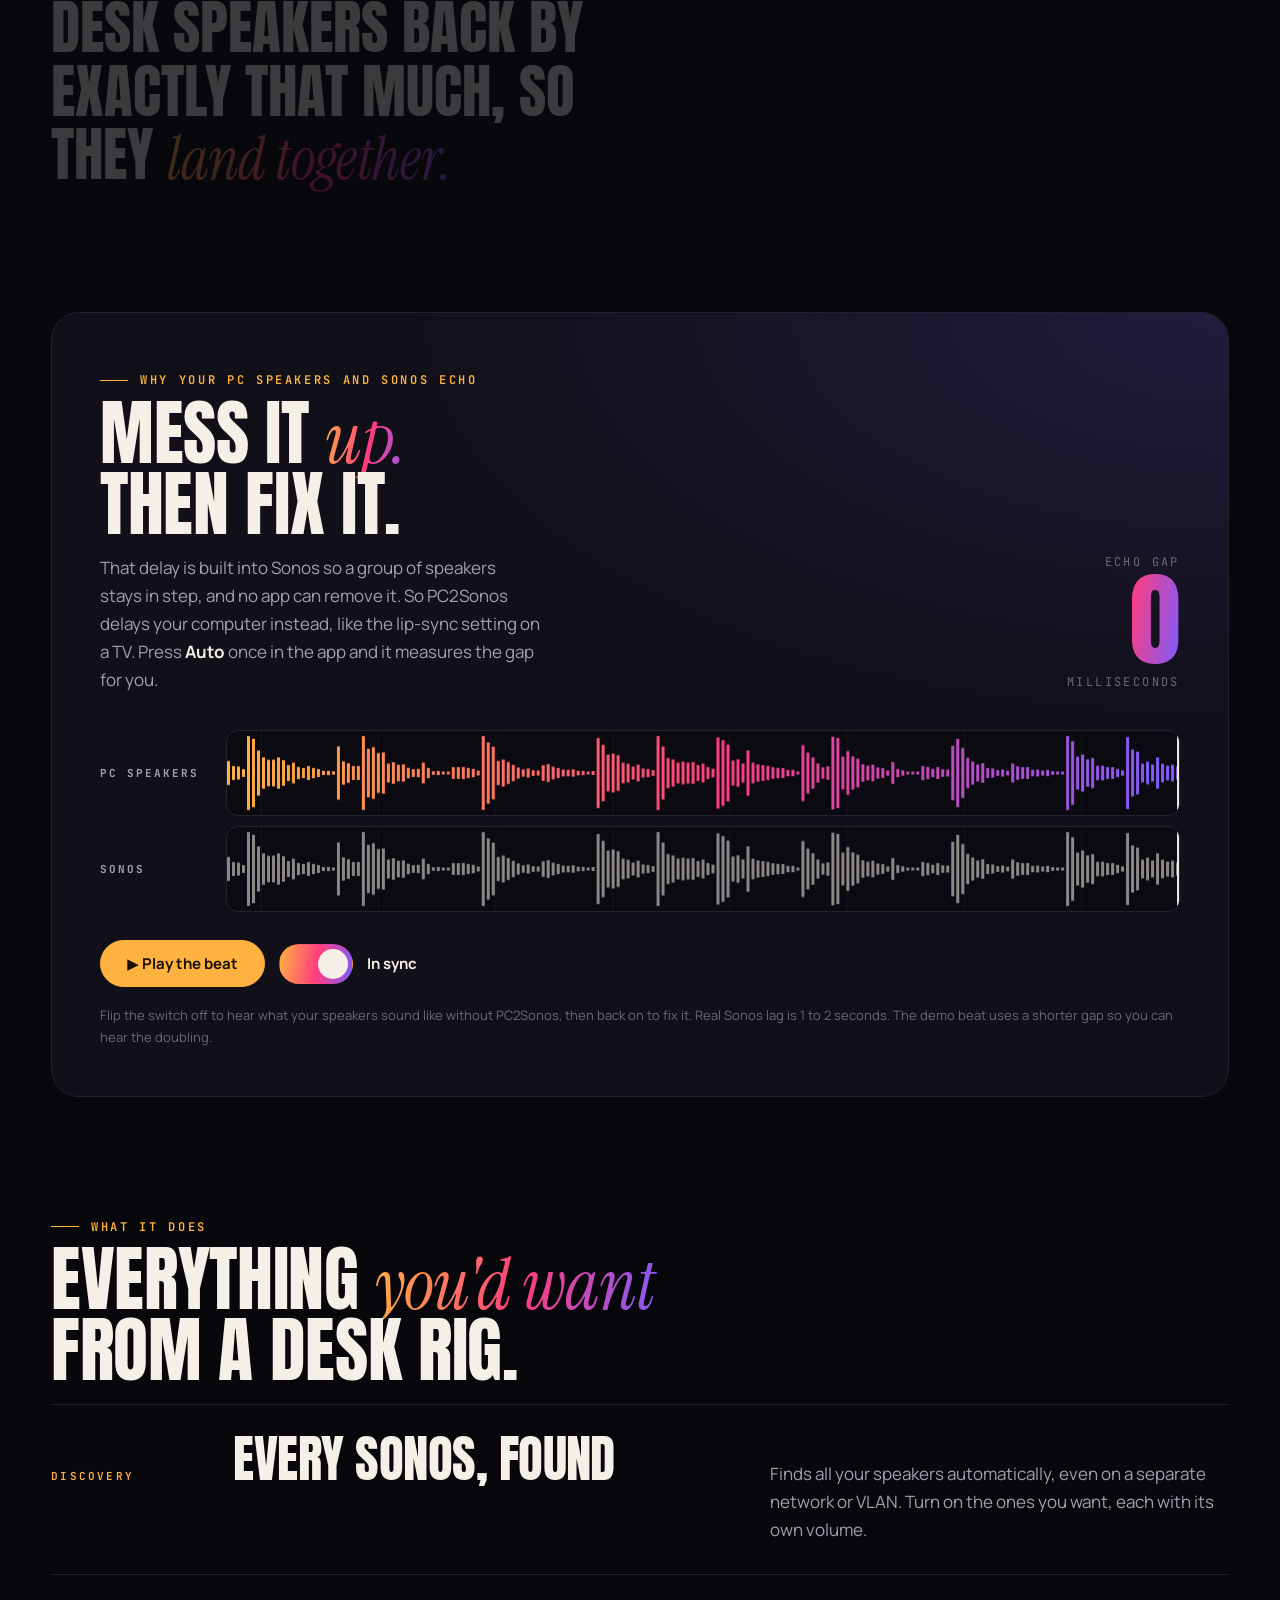
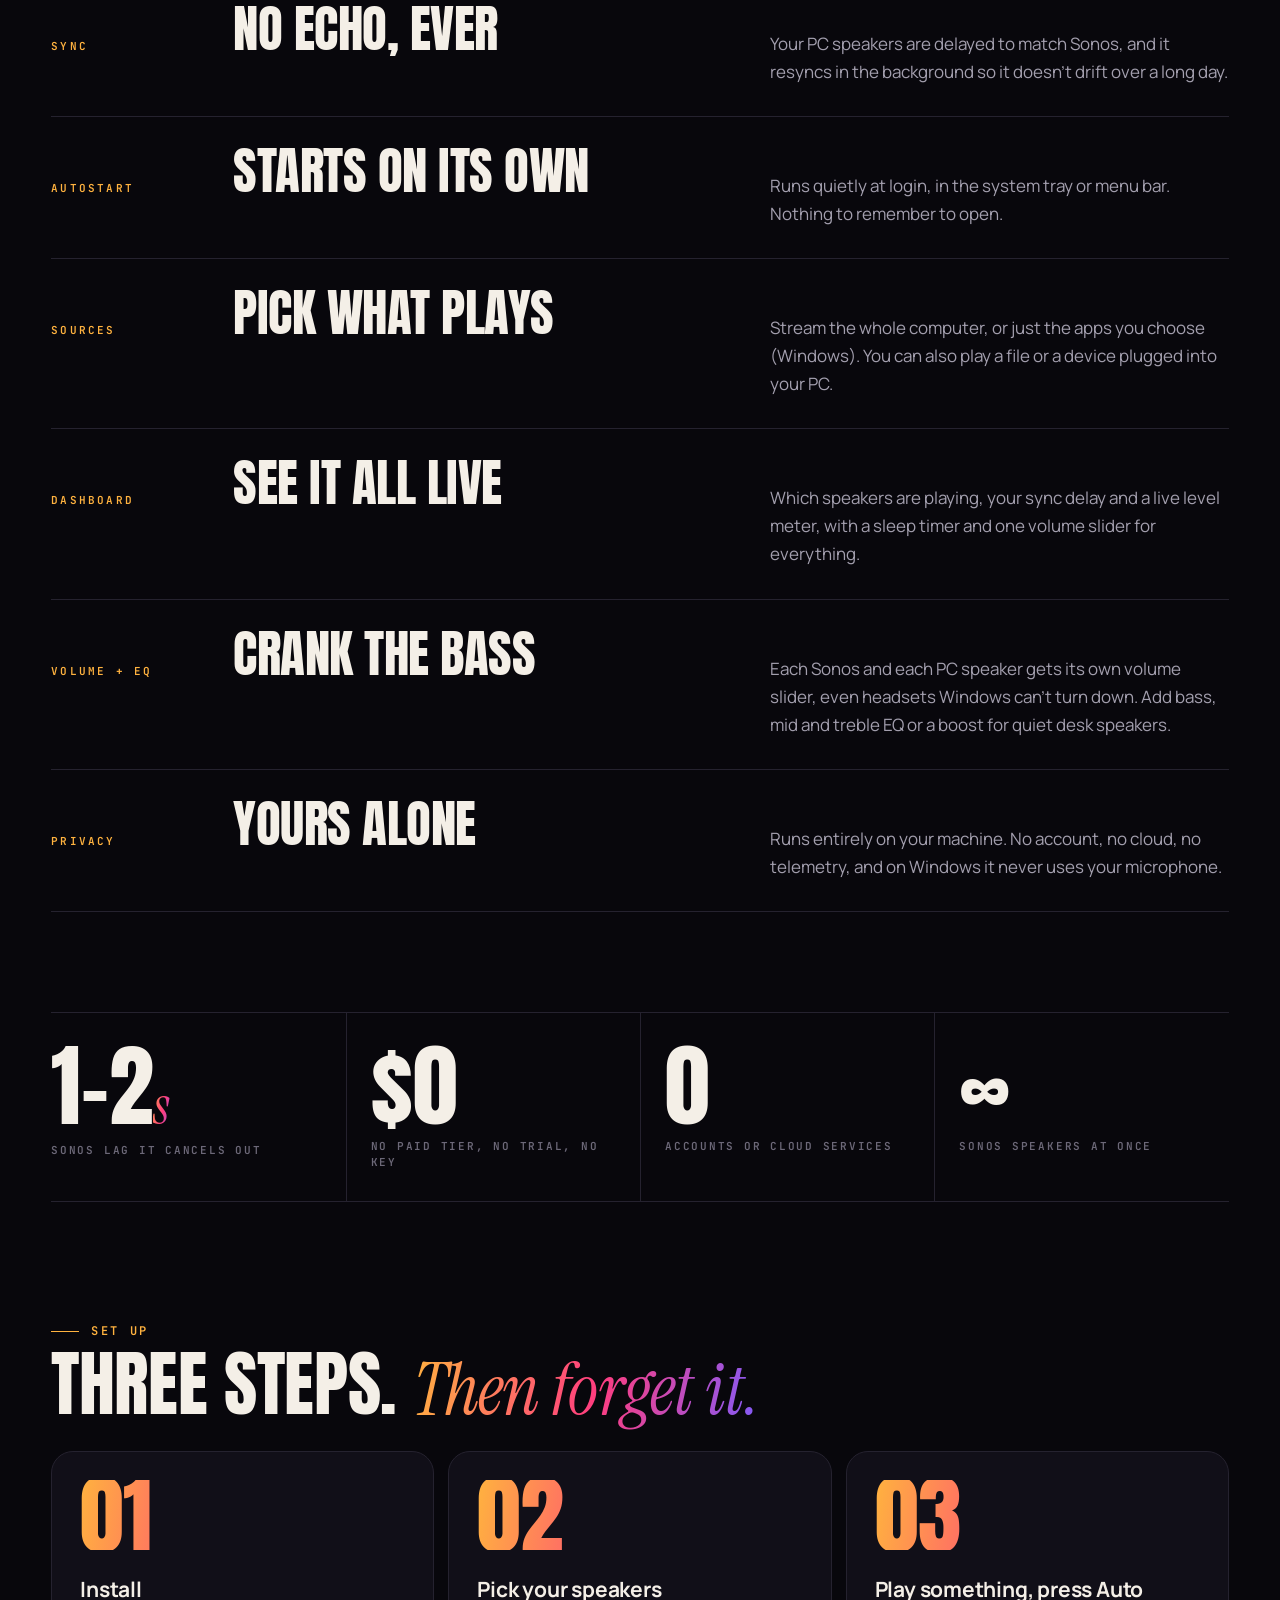
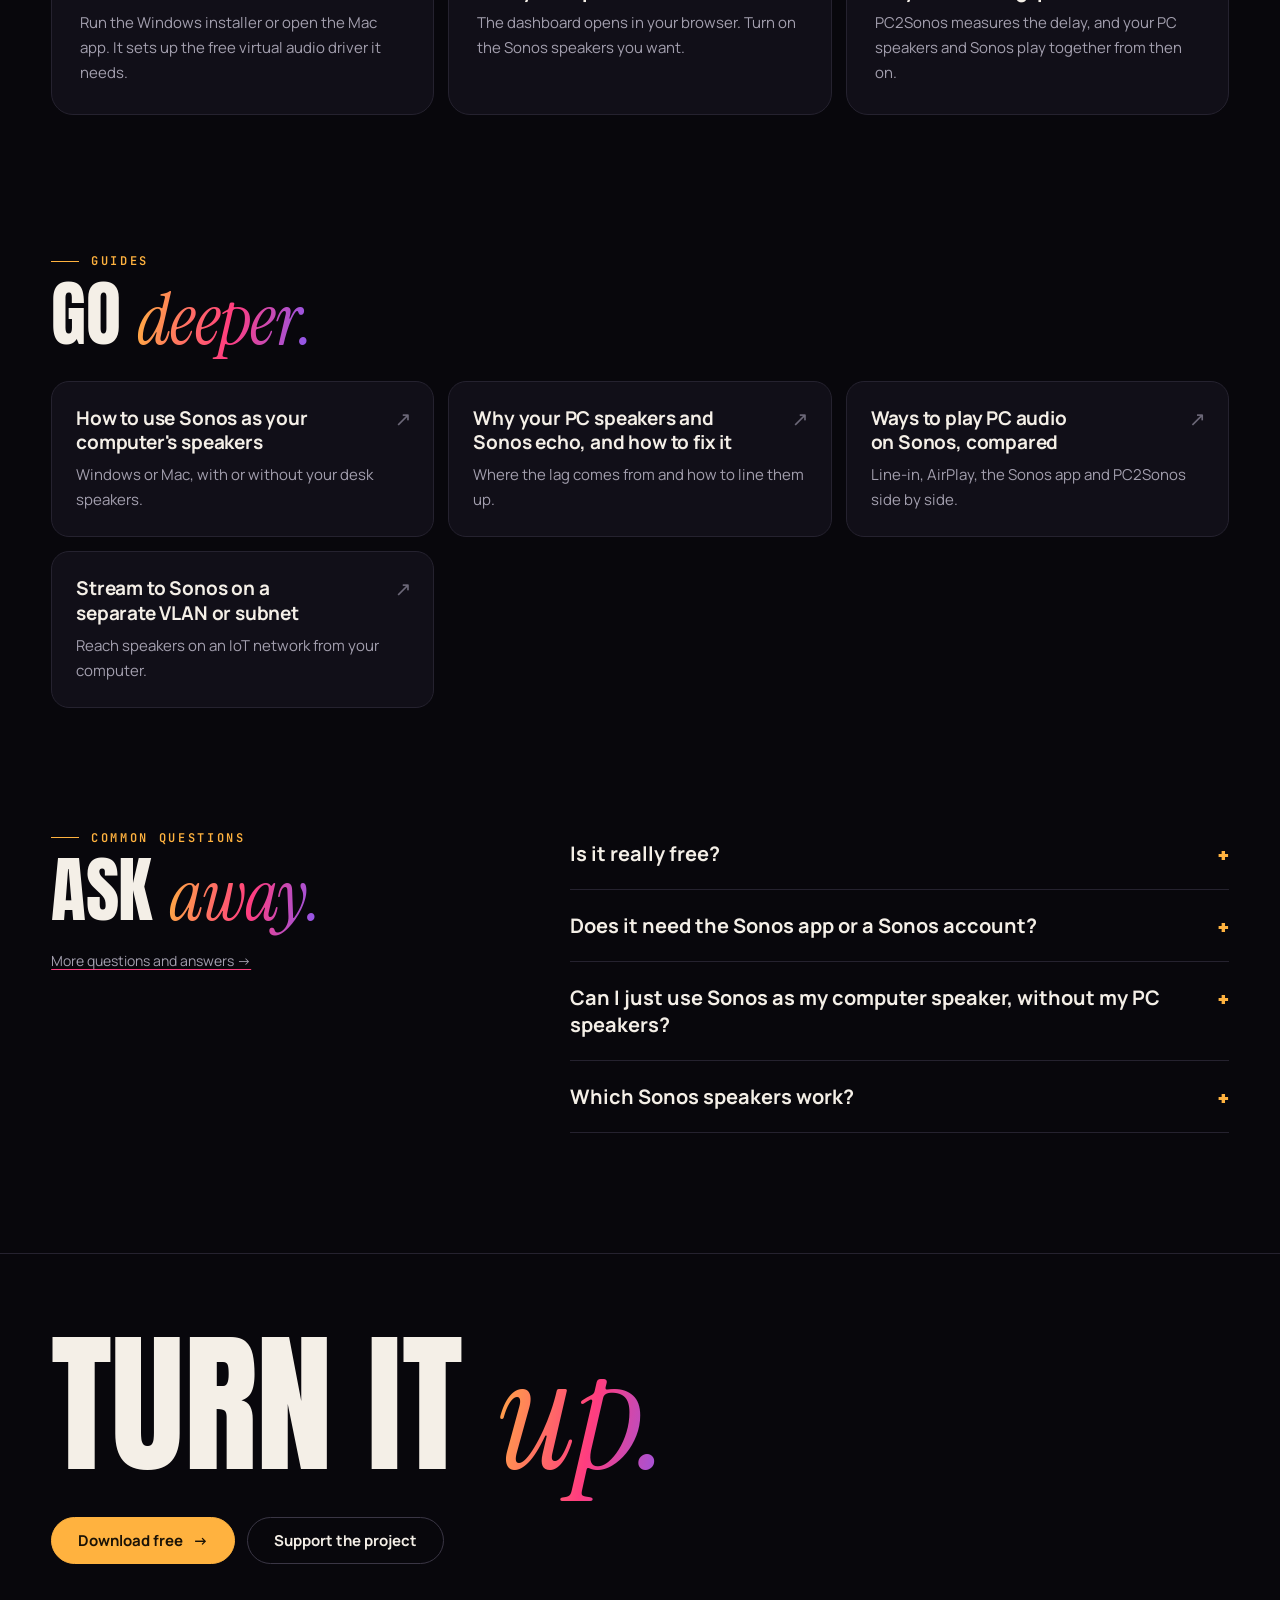
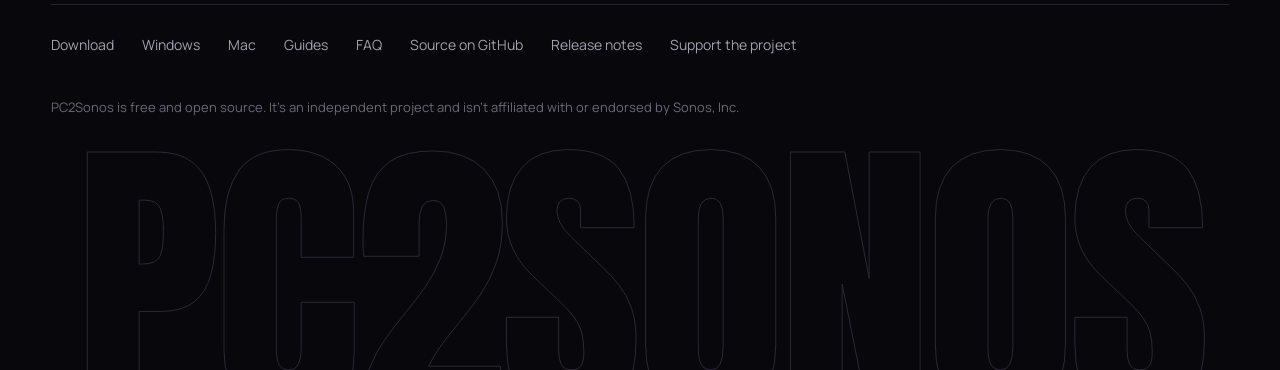
==== commit 2f667474: "Website: beat starts on first tap in sync, with a toggle to hear the echo and fix it Co-Authored-By:" ====
--- a/docs/index.html
+++ b/docs/index.html
@@ -16,7 +16,7 @@
 <link rel="preconnect" href="https://fonts.googleapis.com">
 <link rel="preconnect" href="https://fonts.gstatic.com" crossorigin>
 <link rel="stylesheet" href="https://fonts.googleapis.com/css2?family=Anton&family=Instrument+Serif:ital@0;1&family=JetBrains+Mono:wght@500;600;700&family=Manrope:wght@400;500;600;700&display=swap">
-<link rel="stylesheet" href="style.css?v=9">
+<link rel="stylesheet" href="style.css?v=10">
 <script type="application/ld+json">{"@context": "https://schema.org", "@type": "SoftwareApplication", "name": "PC2Sonos", "operatingSystem": "Windows 10, Windows 11, macOS 12 or later", "applicationCategory": "MultimediaApplication", "description": "Streams your PC or Mac audio to Sonos speakers, in sync with your computer's own speakers.", "url": "https://austinshu.github.io/PC2Sonos/", "downloadUrl": "https://github.com/Austinshu/PC2Sonos/releases/latest", "softwareVersion": "1.5.9", "isAccessibleForFree": true, "license": "https://github.com/Austinshu/PC2Sonos", "offers": {"@type": "Offer", "price": "0", "priceCurrency": "USD"}}</script>
 </head>
 <body>
@@ -24,7 +24,7 @@
 <header class="site"><div class="wrap">
   <a class="brand" href="index.html"><span class="brand-mark" aria-hidden="true"><i></i><i></i><i></i><i></i></span>PC2Sonos</a>
   <nav><a href="index.html" aria-current="page">Home</a><a href="download.html">Download</a><a href="windows.html">Windows</a><a href="mac.html">Mac</a><a href="guides.html">Guides</a><a href="faq.html">FAQ</a></nav>
-  <button class="sound" id="soundBtn" type="button" aria-pressed="false"><span class="bars" aria-hidden="true"><i></i><i></i><i></i><i></i></span><span id="soundLbl">Sound on</span></button>
+  <button class="sound" id="soundBtn" type="button" aria-pressed="false" data-audio-ctl><span class="bars" aria-hidden="true"><i></i><i></i><i></i><i></i></span><span id="soundLbl">Sound on</span></button>
 </div></header>
 
 <main style="padding:0">
@@ -50,6 +50,10 @@
         </div>
         <p class="note" id="dlnote">Windows 10 or newer, macOS 12 or newer. No account needed.</p>
       </div>
+      <div class="hero-mix">
+        <button class="switch sync-switch" type="button" role="switch" aria-checked="true" data-audio-ctl><span class="knob" aria-hidden="true"></span><span class="sync-lbl">In sync</span></button>
+        <span class="hint" id="tapHint">Tap anywhere to start the beat, then flip the switch to hear the echo.</span>
+      </div>
     </div>
     <div class="hero-meta"><span>v1.5.9 &middot; open source</span><span>Windows 10 &middot; 11 &middot; macOS 12+</span><span>Scroll &darr;</span></div>
   </div>
@@ -65,24 +69,24 @@
 </div></section>
 
 <section id="echo"><div class="wrap">
-  <div class="lab" id="lab">
+  <div class="lab synced" id="lab">
     <div class="lab-head">
       <div>
         <span class="eyebrow">Why your PC speakers and Sonos echo</span>
-        <h2>Hear the <em class="s">problem.</em><br>Then kill it.</h2>
+        <h2>Mess it <em class="s">up.</em><br>Then fix it.</h2>
         <p>That delay is built into Sonos so a group of speakers stays in step, and no app can remove it. So PC2Sonos delays your computer instead, like the lip-sync setting on a TV. Press <strong>Auto</strong> once in the app and it measures the gap for you.</p>
       </div>
-      <div class="readout" aria-live="polite"><span class="unit">Echo gap</span><span class="num" id="gapNum">1,480</span><span class="unit">milliseconds</span></div>
+      <div class="readout" aria-live="polite"><span class="unit">Echo gap</span><span class="num" id="gapNum">0</span><span class="unit">milliseconds</span></div>
     </div>
     <div class="lanes">
       <div class="lane"><label for="lanePc">PC speakers</label><canvas id="lanePc" aria-label="PC speaker waveform"></canvas></div>
       <div class="lane"><label for="laneSonos">Sonos</label><canvas id="laneSonos" aria-label="Sonos waveform, playing behind"></canvas></div>
     </div>
     <div class="lab-controls">
-      <button class="btn" id="labPlay" type="button">&#9654; Play the beat</button>
-      <button class="switch" id="syncSw" type="button" role="switch" aria-checked="false"><span class="knob" aria-hidden="true"></span><span id="syncLbl">PC2Sonos off</span></button>
+      <button class="btn" id="labPlay" type="button" data-audio-ctl>&#9654; Play the beat</button>
+      <button class="switch sync-switch" type="button" role="switch" aria-checked="true" data-audio-ctl><span class="knob" aria-hidden="true"></span><span class="sync-lbl">In sync</span></button>
     </div>
-    <p class="fine">Real Sonos lag is 1 to 2 seconds. The demo beat uses a shorter gap so you can hear the doubling.</p>
+    <p class="fine">Flip the switch off to hear what your speakers sound like without PC2Sonos, then back on to fix it. Real Sonos lag is 1 to 2 seconds. The demo beat uses a shorter gap so you can hear the doubling.</p>
   </div>
 </div></section>
 
@@ -161,6 +165,6 @@
   }
 })();
 </script>
-<script src="home.js?v=2"></script>
+<script src="home.js?v=3"></script>
 </body>
 </html>
--- a/docs/style.css
+++ b/docs/style.css
@@ -310,3 +310,10 @@
 }
 .article h1 { font-size: clamp(44px, 6.4vw, 92px); max-width: 15ch; }
 .article h1 + p.lead { margin-top: 28px; }
+
+/* hero sync toggle */
+.hero-mix { grid-column: 1 / -1; display: flex; flex-wrap: wrap; align-items: center; gap: 12px 20px; }
+.hero-mix .hint { color: var(--dim); font-size: 14px; }
+.hero-mix .hint.gone { display: none; }
+.switch .sync-lbl { min-width: 7.5em; text-align: left; }
+.switch[aria-checked="false"] .sync-lbl { color: var(--magenta); }
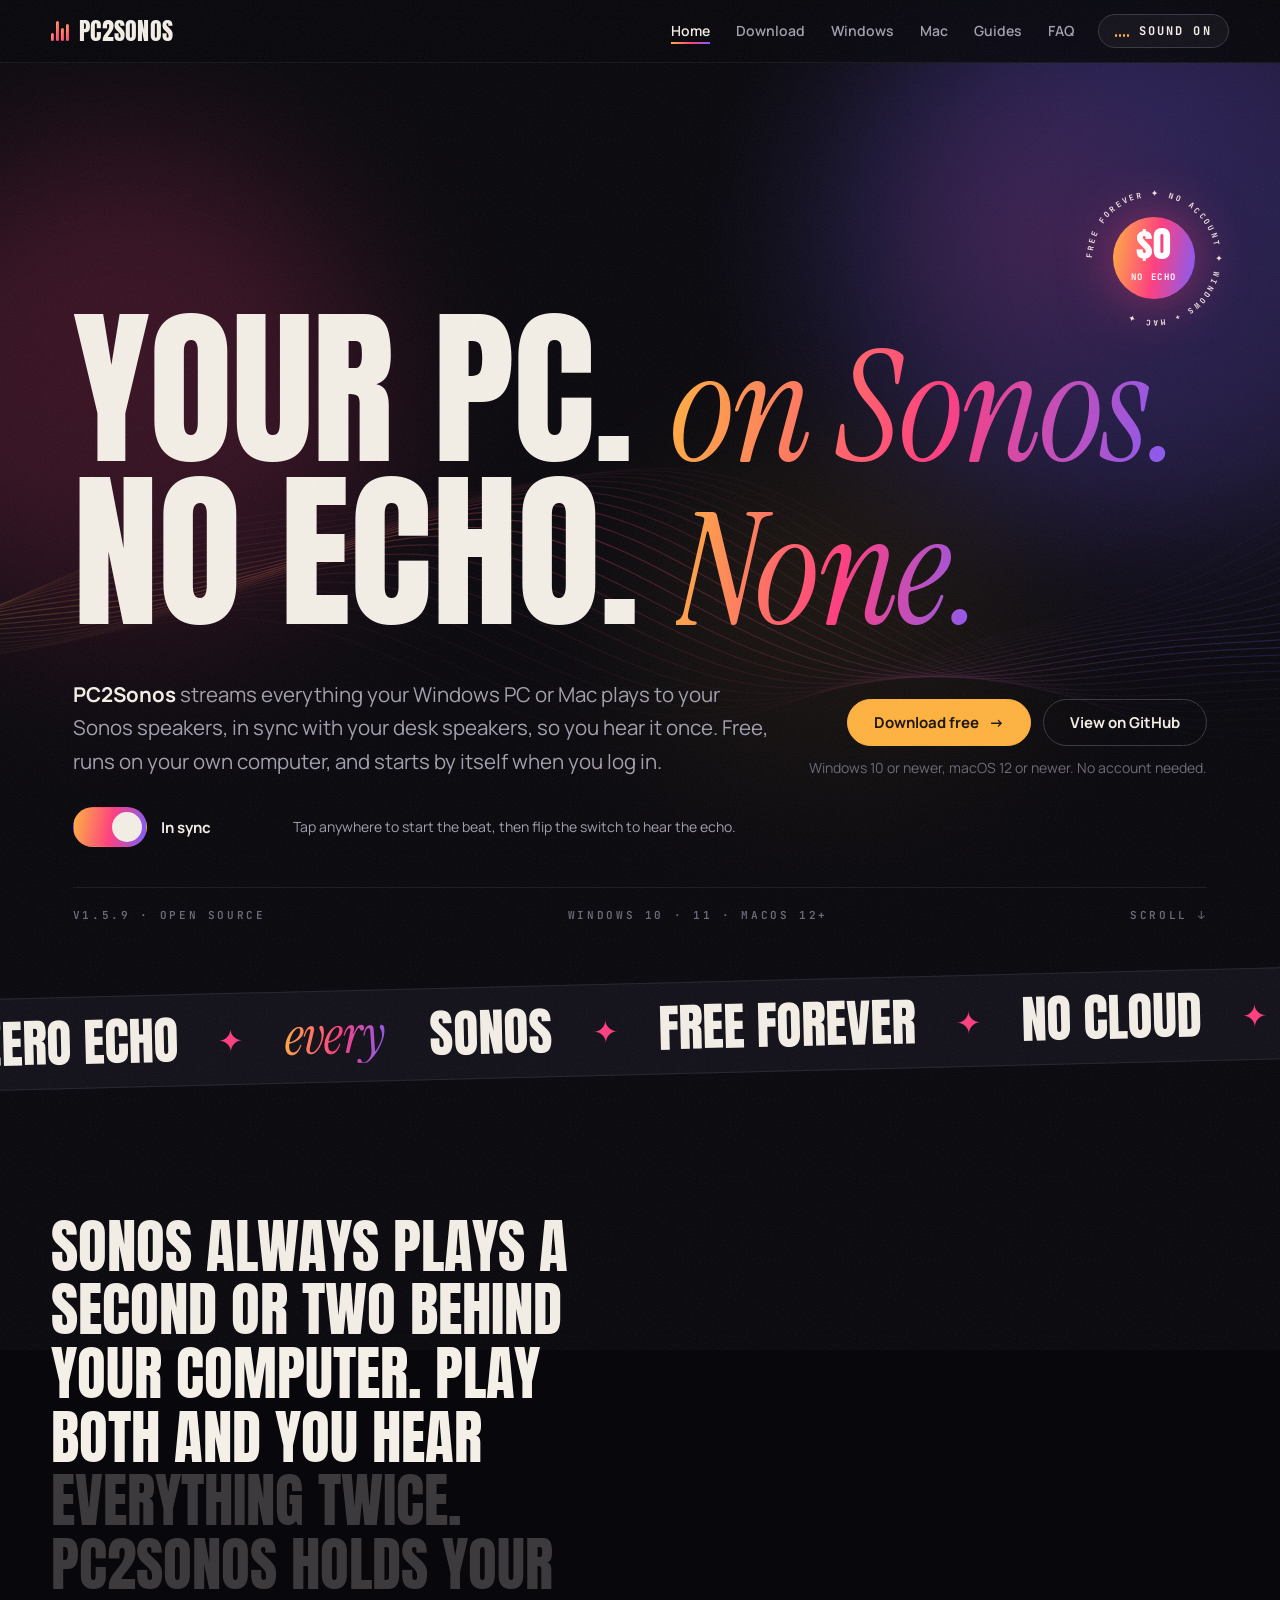
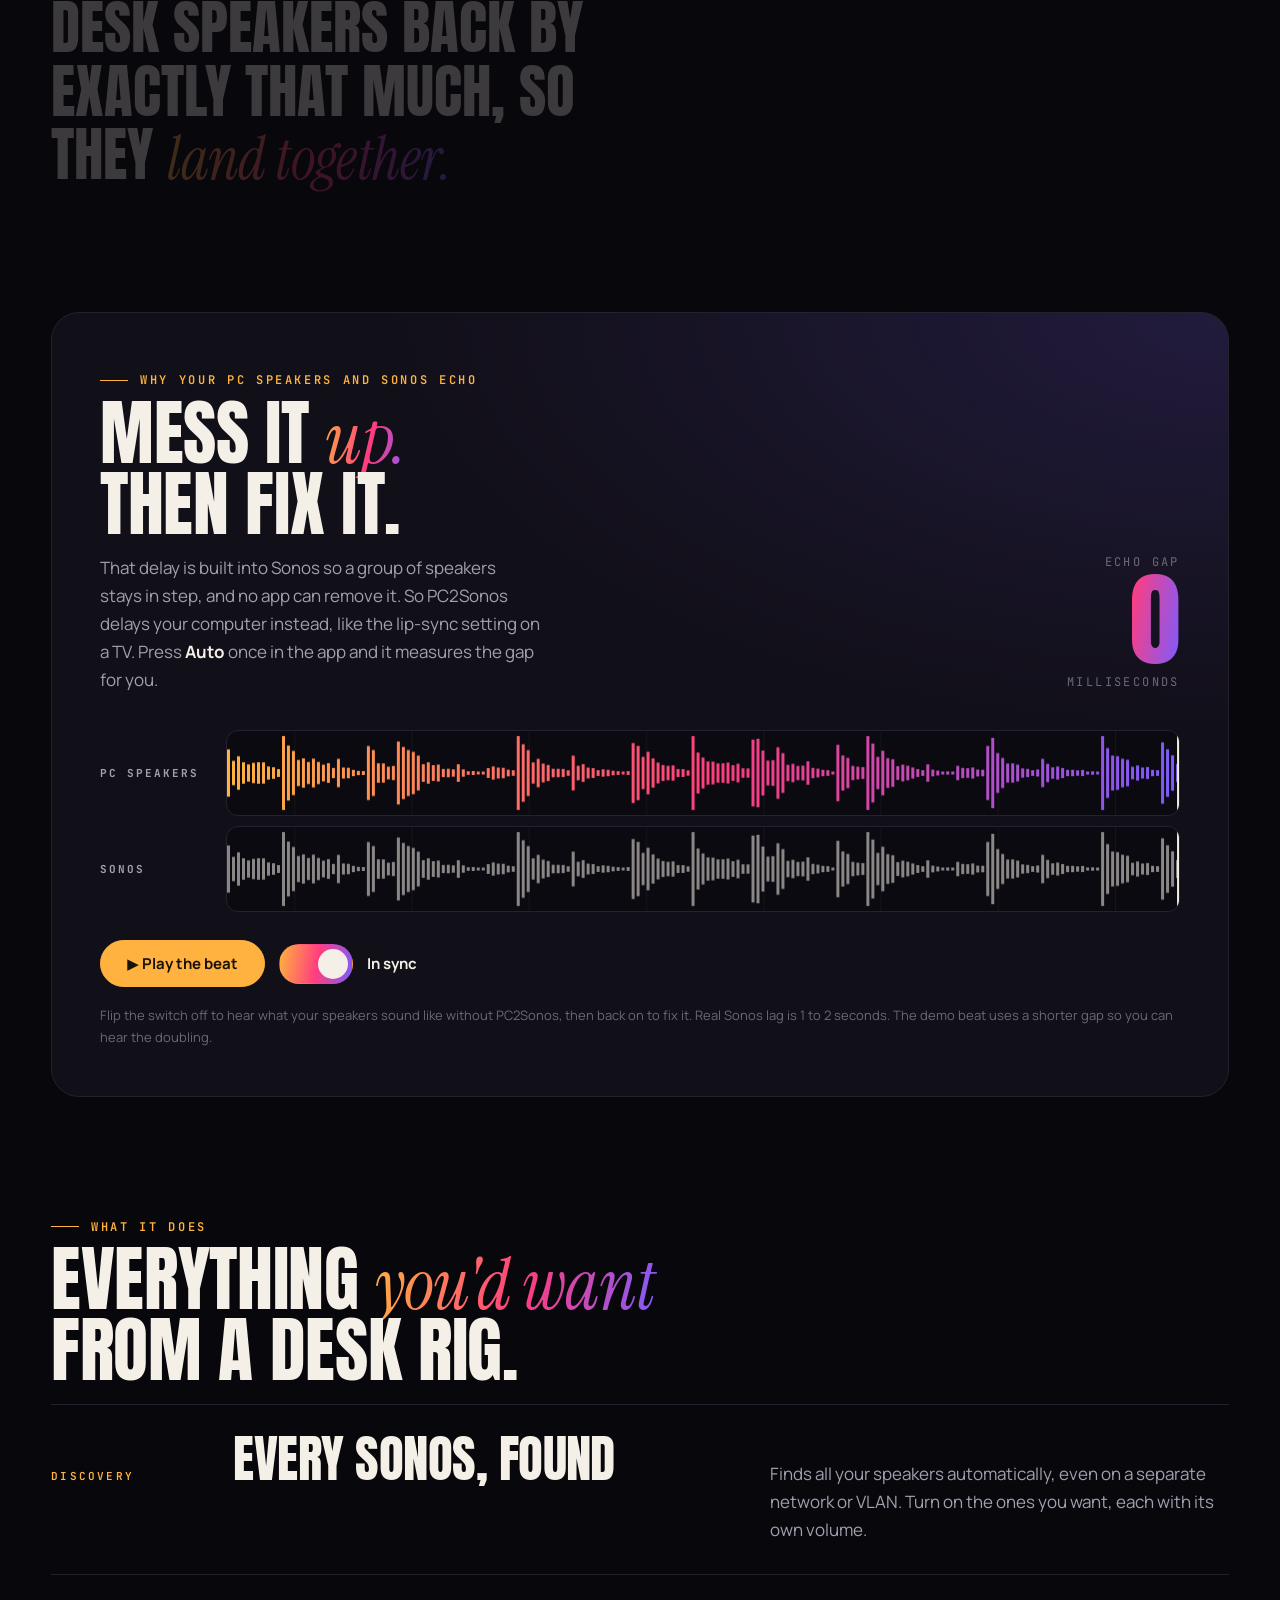
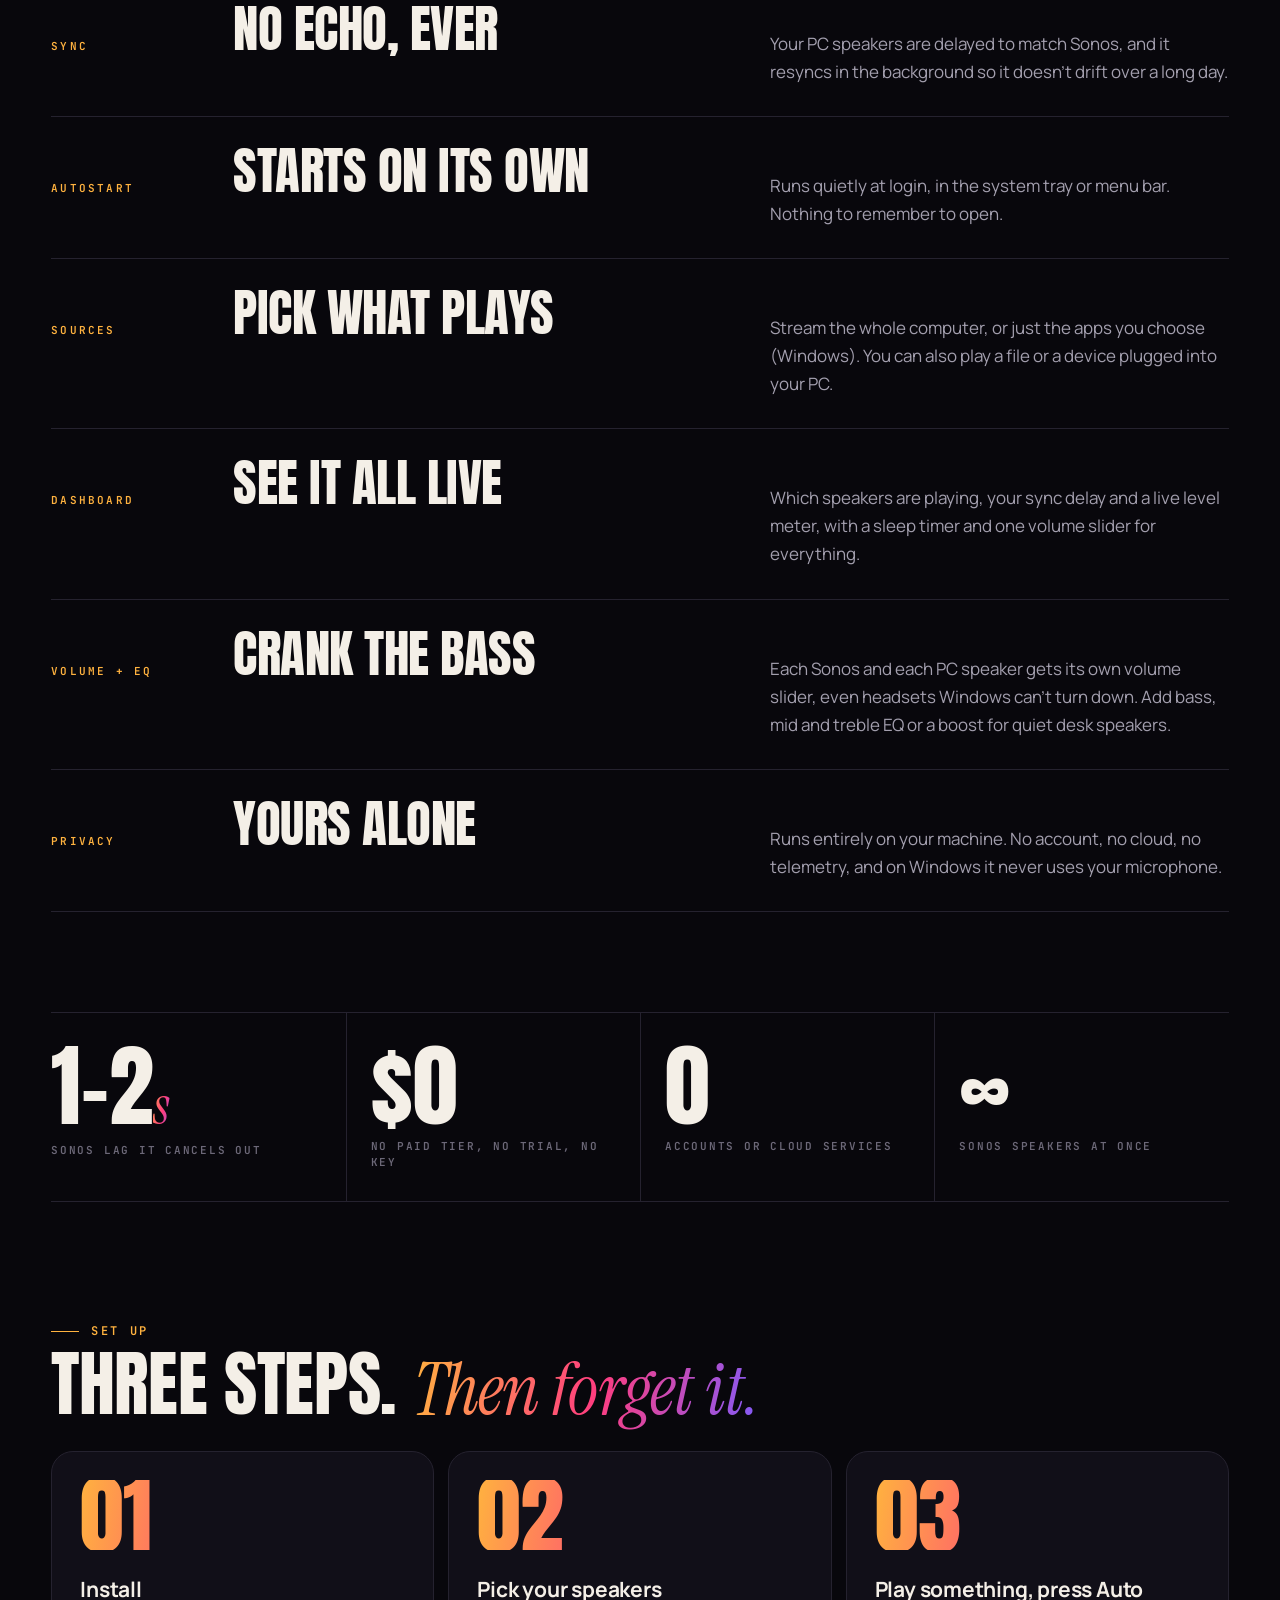
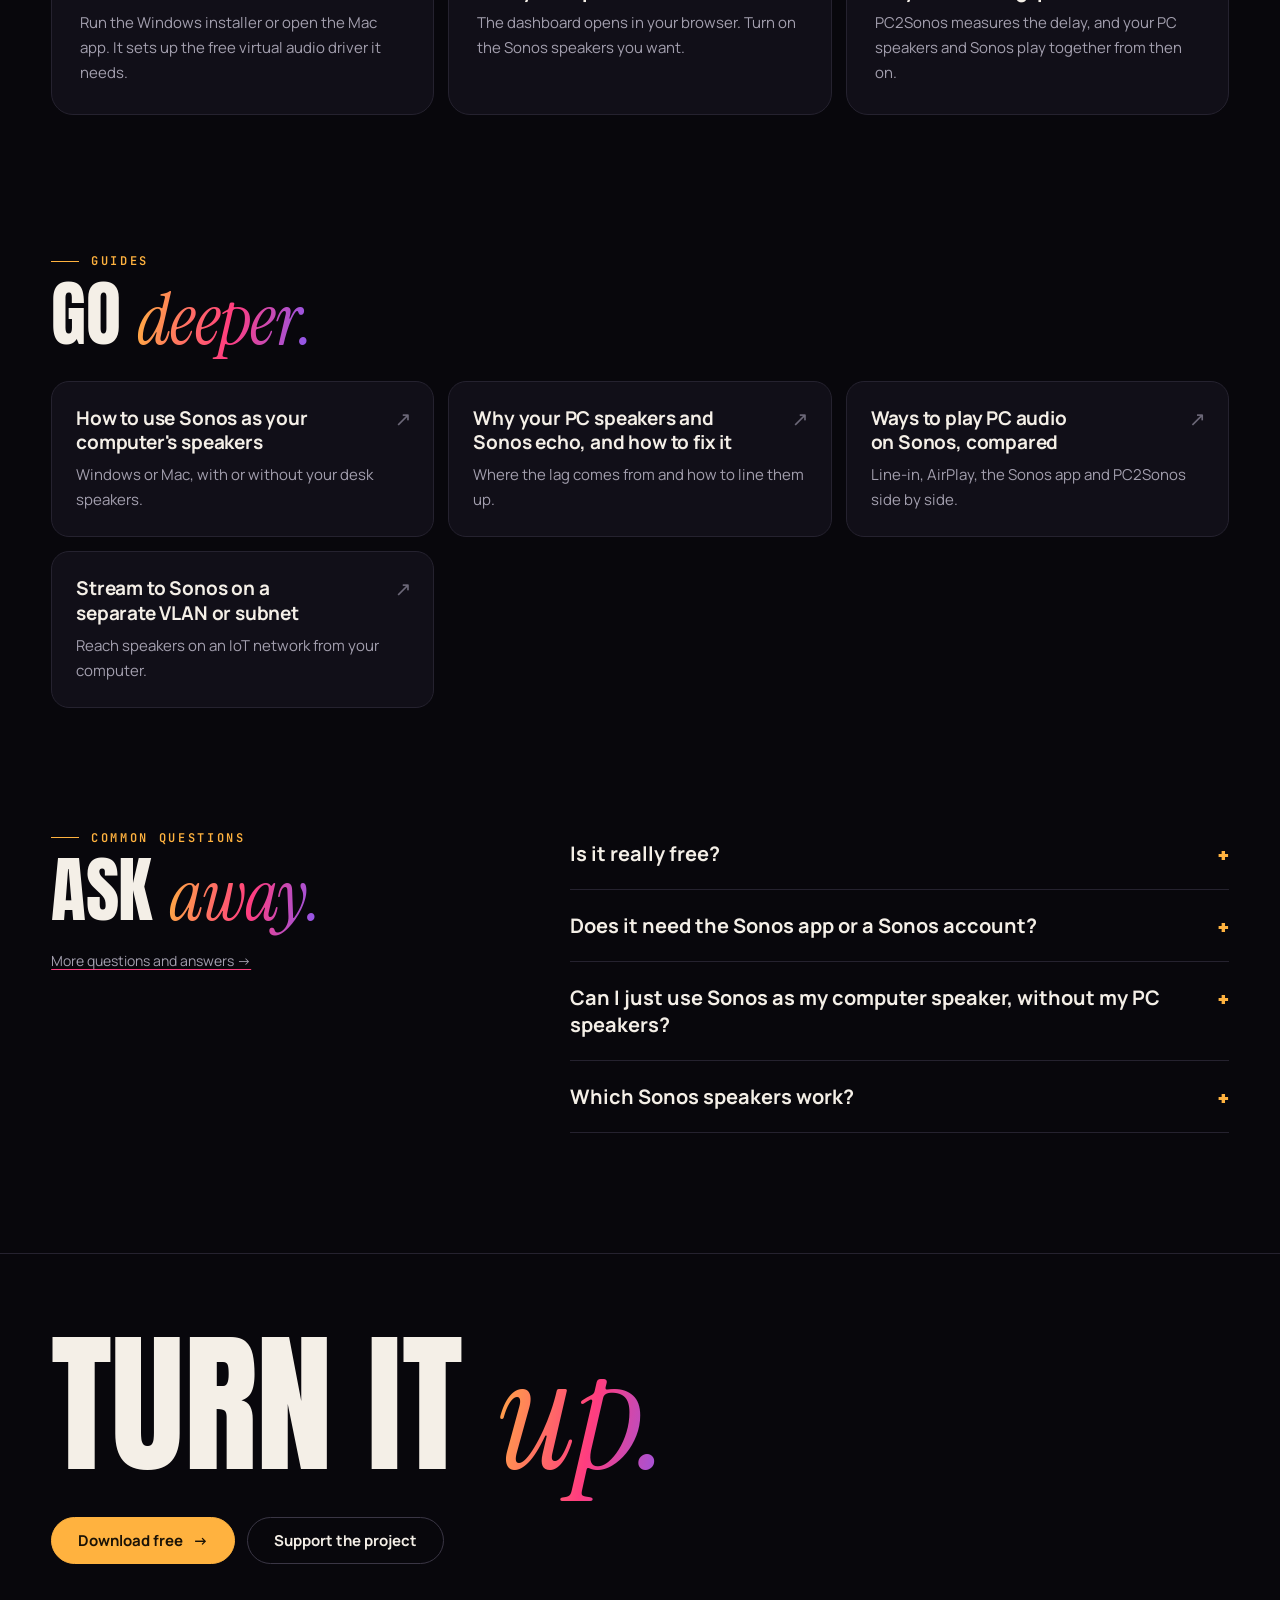
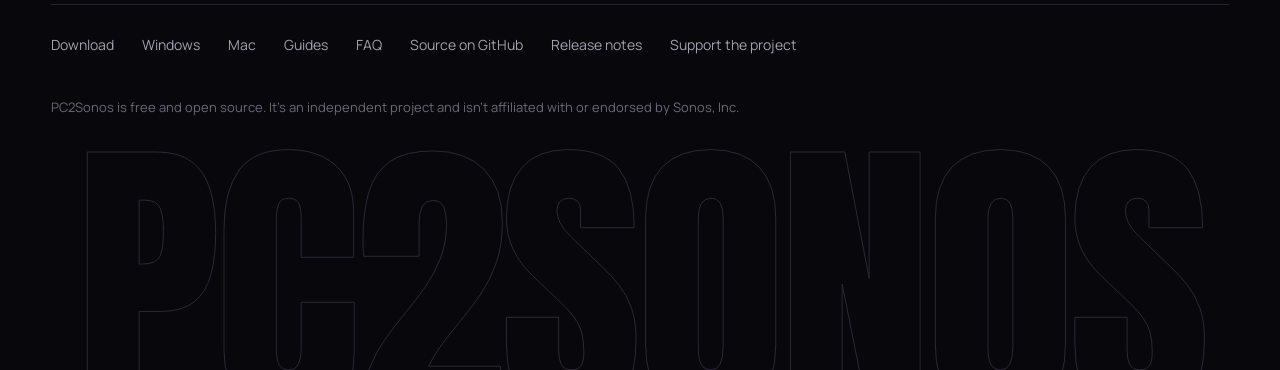
==== commit c93b96c0: "Website: unlock the beat on phones (tap events iOS accepts, silent-switch workaround) Co-Authored-By" ====
--- a/docs/index.html
+++ b/docs/index.html
@@ -165,6 +165,6 @@
   }
 })();
 </script>
-<script src="home.js?v=3"></script>
+<script src="home.js?v=4"></script>
 </body>
 </html>
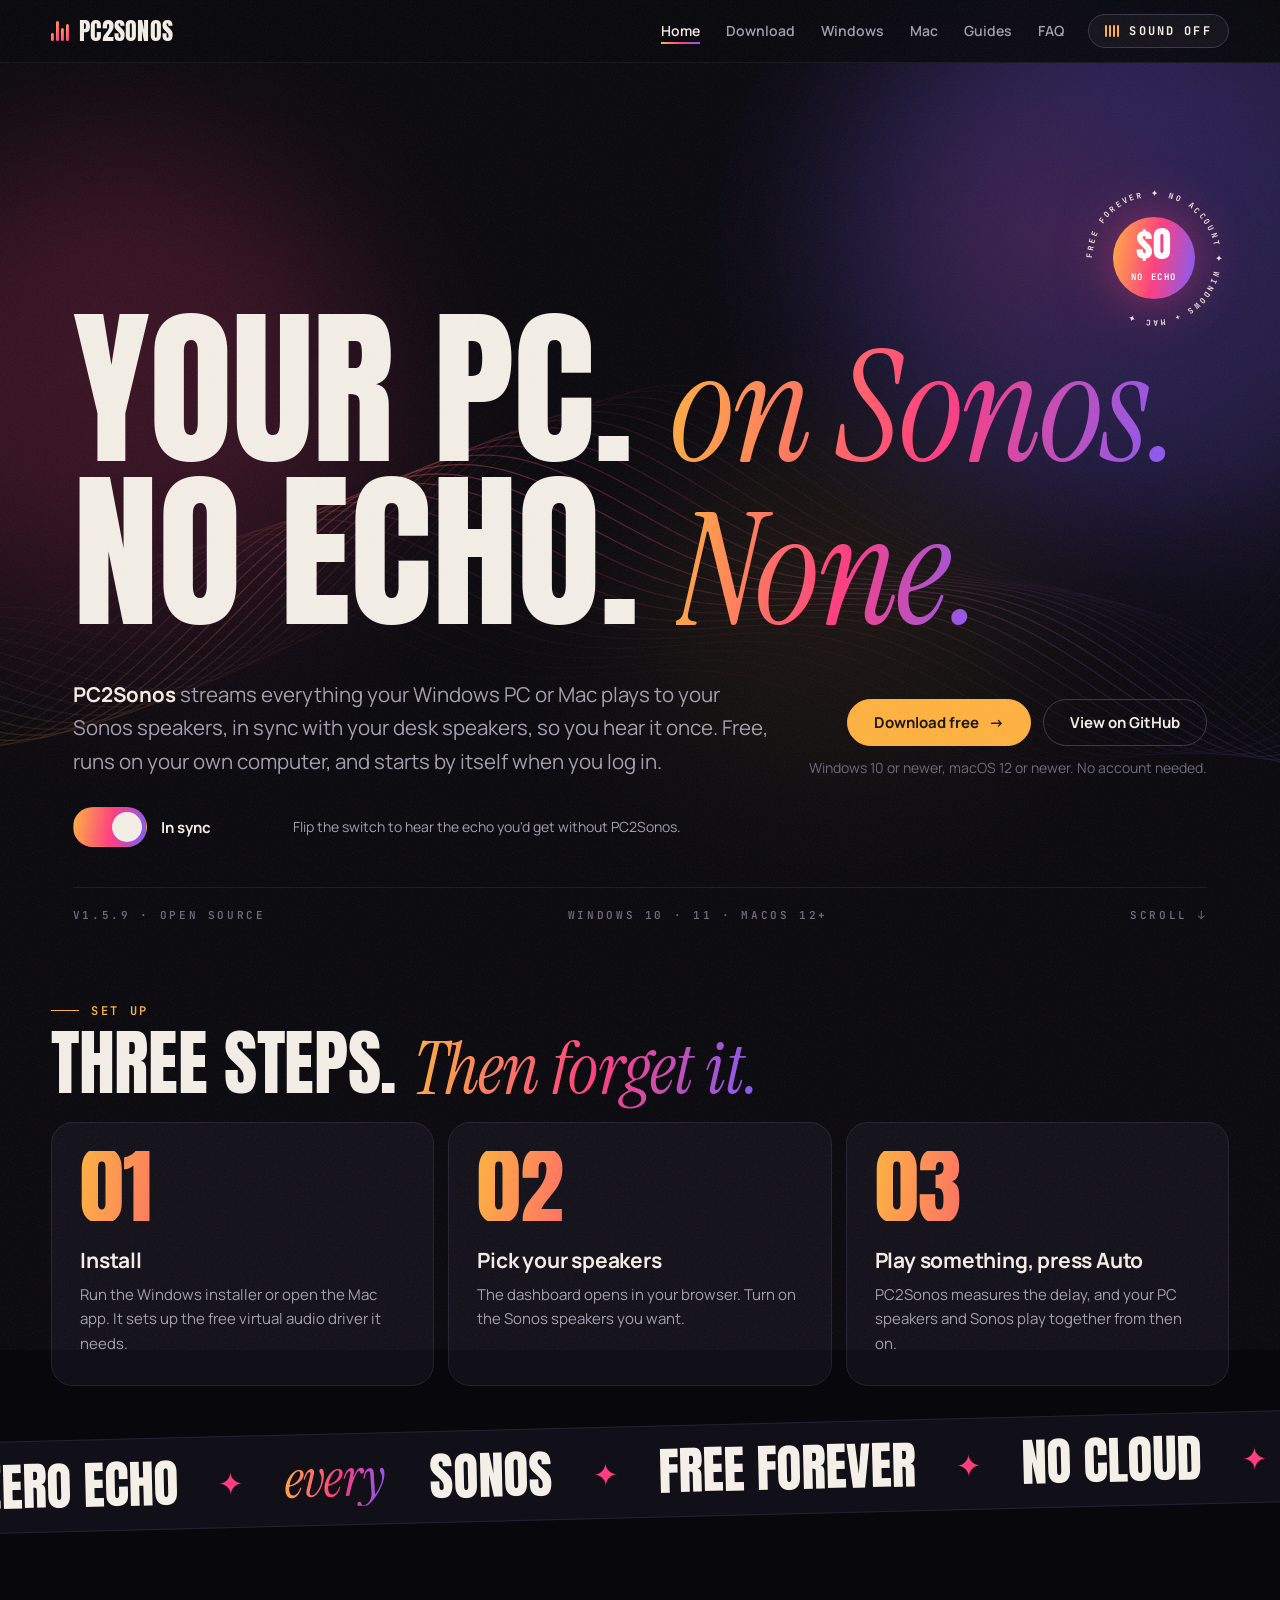
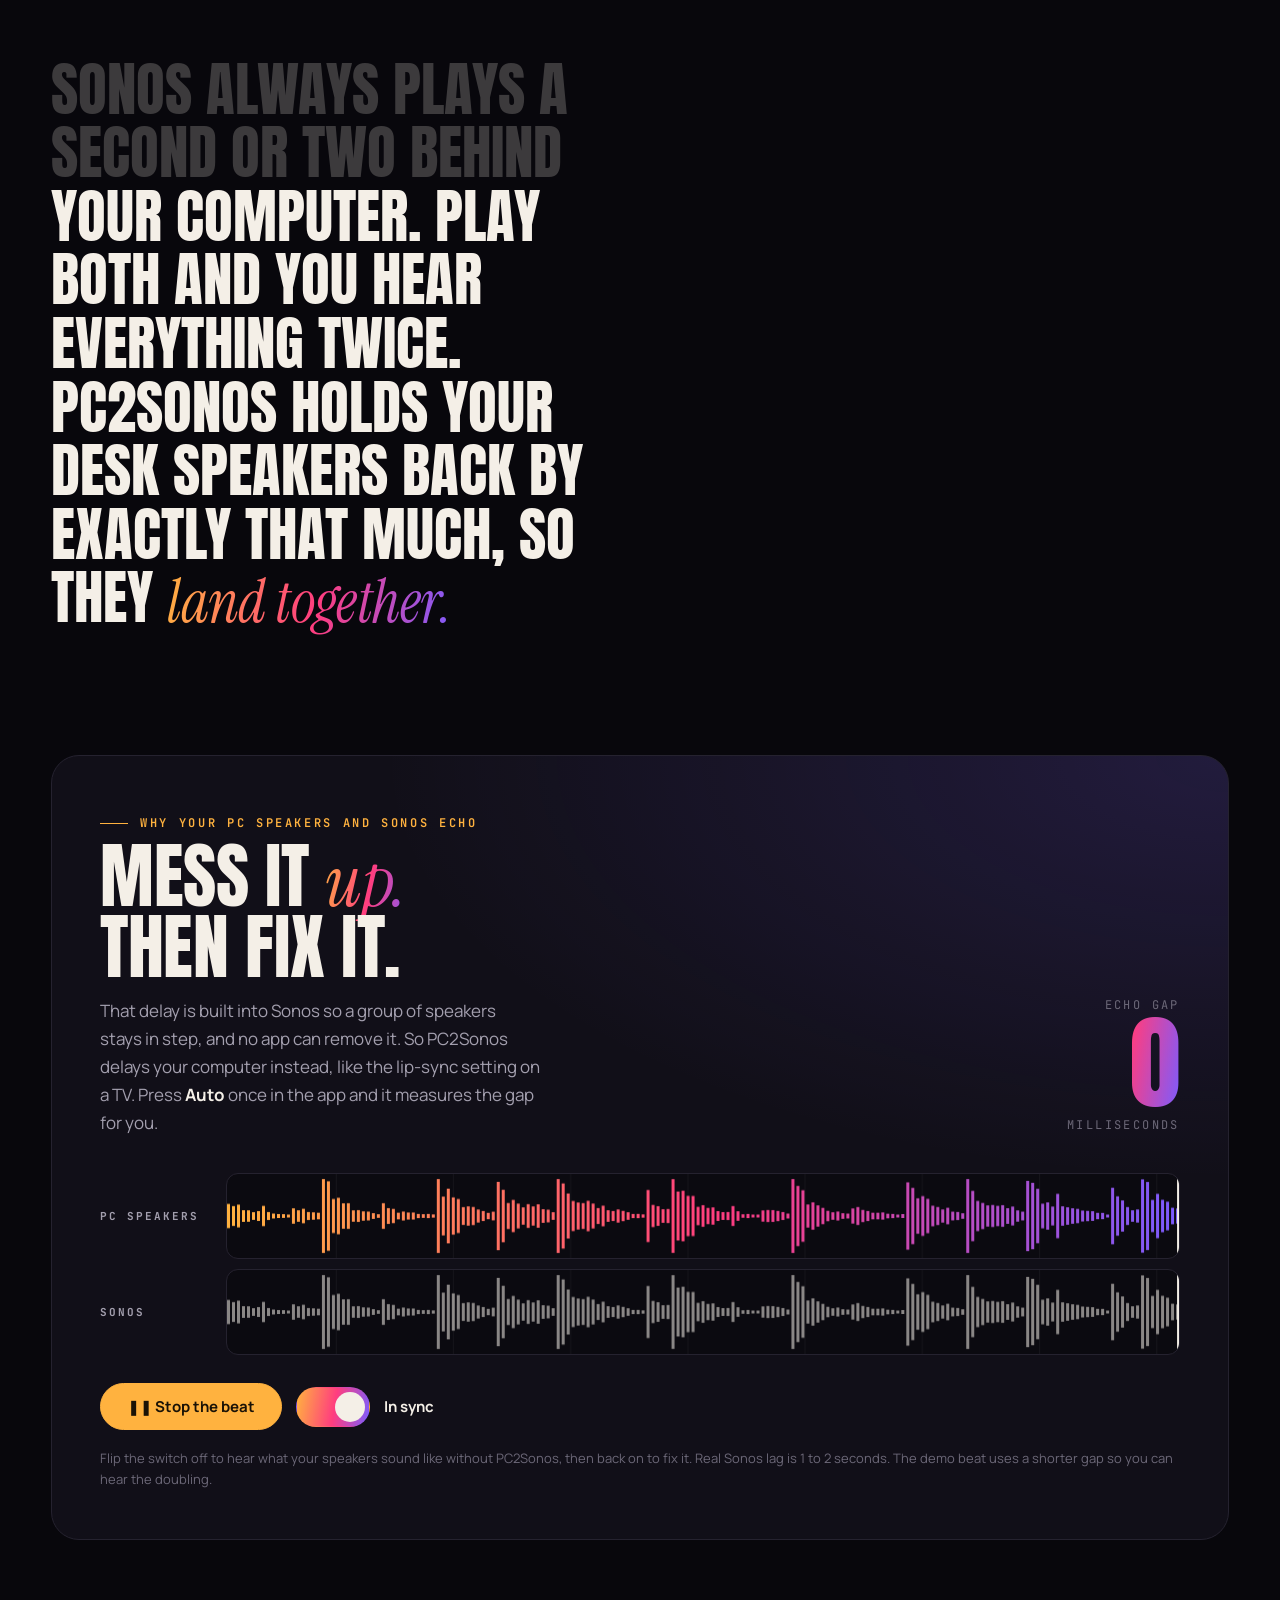
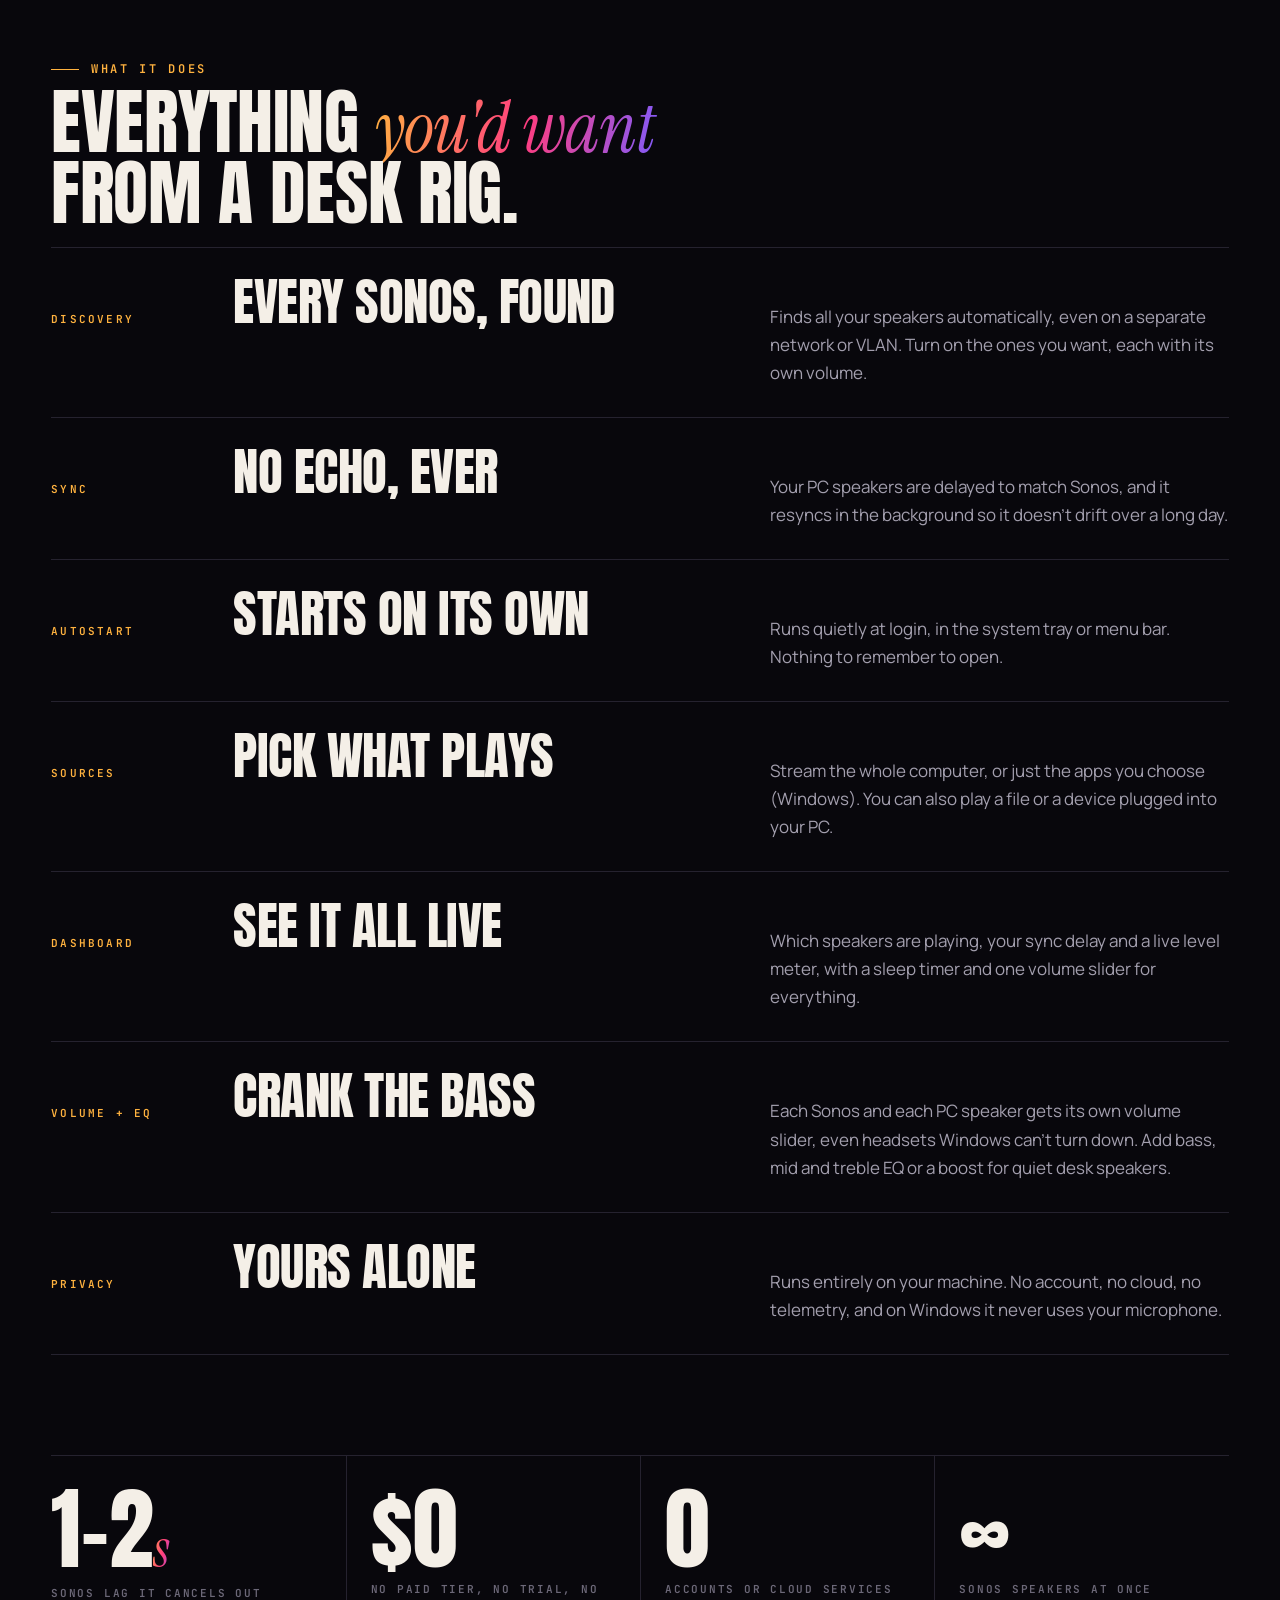
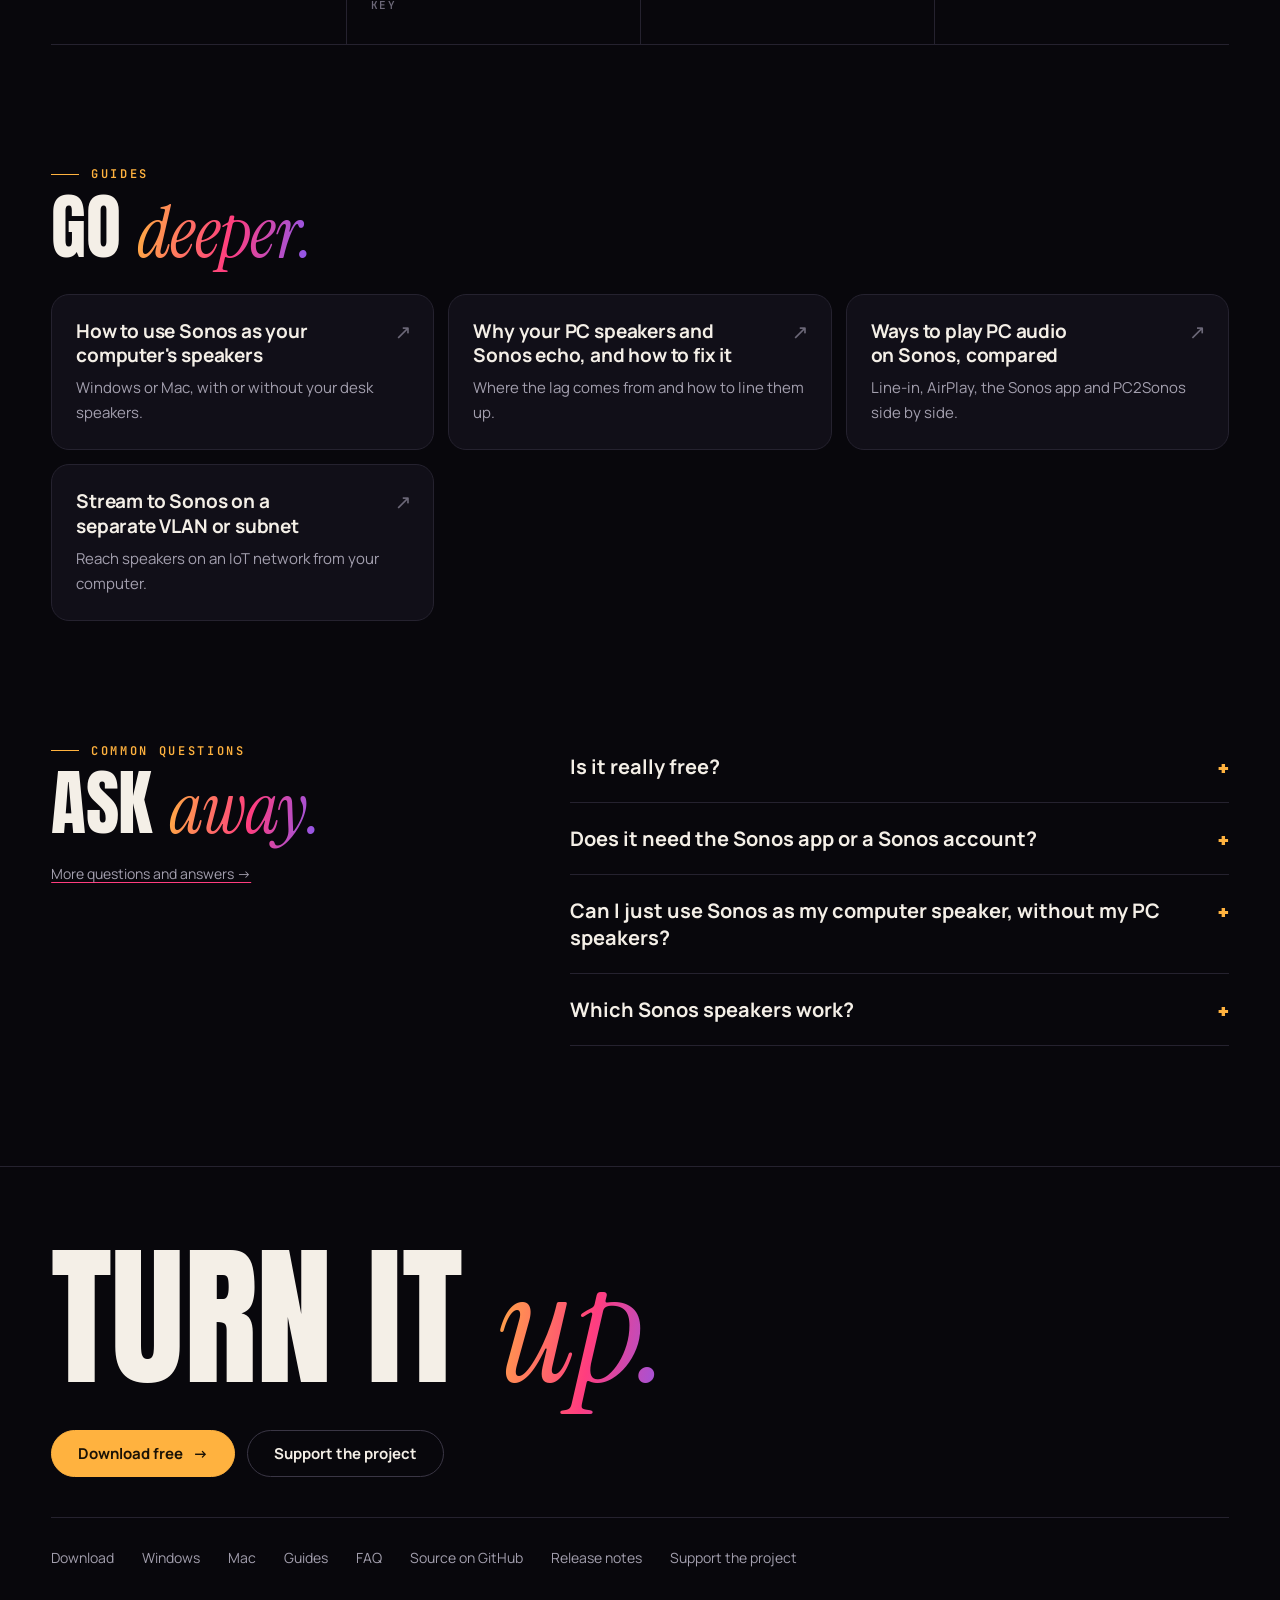
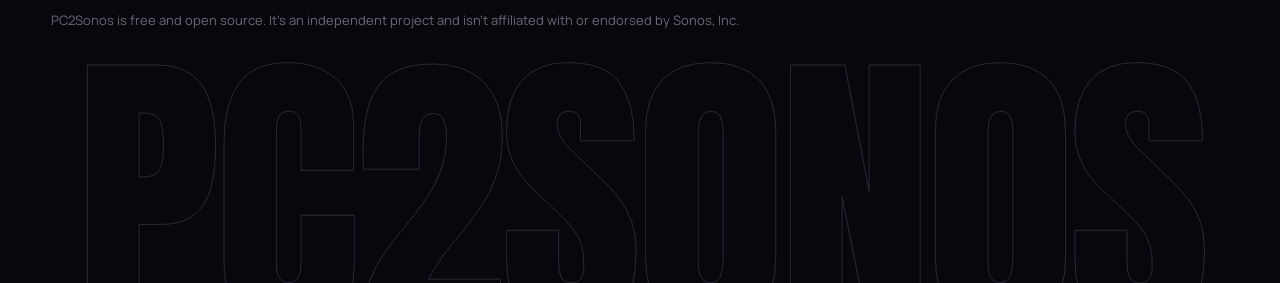
==== commit 53c5d8df: "Website: play the beat through audio elements so phones start it on the first tap; move setup steps " ====
--- a/docs/index.html
+++ b/docs/index.html
@@ -16,7 +16,7 @@
 <link rel="preconnect" href="https://fonts.googleapis.com">
 <link rel="preconnect" href="https://fonts.gstatic.com" crossorigin>
 <link rel="stylesheet" href="https://fonts.googleapis.com/css2?family=Anton&family=Instrument+Serif:ital@0;1&family=JetBrains+Mono:wght@500;600;700&family=Manrope:wght@400;500;600;700&display=swap">
-<link rel="stylesheet" href="style.css?v=10">
+<link rel="stylesheet" href="style.css?v=11">
 <script type="application/ld+json">{"@context": "https://schema.org", "@type": "SoftwareApplication", "name": "PC2Sonos", "operatingSystem": "Windows 10, Windows 11, macOS 12 or later", "applicationCategory": "MultimediaApplication", "description": "Streams your PC or Mac audio to Sonos speakers, in sync with your computer's own speakers.", "url": "https://austinshu.github.io/PC2Sonos/", "downloadUrl": "https://github.com/Austinshu/PC2Sonos/releases/latest", "softwareVersion": "1.5.9", "isAccessibleForFree": true, "license": "https://github.com/Austinshu/PC2Sonos", "offers": {"@type": "Offer", "price": "0", "priceCurrency": "USD"}}</script>
 </head>
 <body>
@@ -58,6 +58,16 @@
     <div class="hero-meta"><span>v1.5.9 &middot; open source</span><span>Windows 10 &middot; 11 &middot; macOS 12+</span><span>Scroll &darr;</span></div>
   </div>
 </section>
+
+<section class="block steps-top" id="setup"><div class="wrap">
+  <span class="eyebrow">Set up</span>
+  <h2 class="top">Three steps. <em class="s">Then forget it.</em></h2>
+  <ol class="how">
+    <li class="reveal"><span class="n">01</span><h3>Install</h3><p>Run the Windows installer or open the Mac app. It sets up the free virtual audio driver it needs.</p></li>
+    <li class="reveal"><span class="n">02</span><h3>Pick your speakers</h3><p>The dashboard opens in your browser. Turn on the Sonos speakers you want.</p></li>
+    <li class="reveal"><span class="n">03</span><h3>Play something, press Auto</h3><p>PC2Sonos measures the delay, and your PC speakers and Sonos play together from then on.</p></li>
+  </ol>
+</div></section>
 
 <div class="marquee" aria-hidden="true"><div class="track">
   <span>Zero echo</span><span><em class="s">every</em> Sonos</span><span>Free forever</span><span>No cloud</span><span><em class="s">per-app</em> audio</span><span>Bass +EQ</span><span>Starts at login</span>
@@ -112,16 +122,6 @@
 </div></section>
 
 <section class="block"><div class="wrap">
-  <span class="eyebrow">Set up</span>
-  <h2 class="top">Three steps. <em class="s">Then forget it.</em></h2>
-  <ol class="how">
-    <li class="reveal"><span class="n">01</span><h3>Install</h3><p>Run the Windows installer or open the Mac app. It sets up the free virtual audio driver it needs.</p></li>
-    <li class="reveal"><span class="n">02</span><h3>Pick your speakers</h3><p>The dashboard opens in your browser. Turn on the Sonos speakers you want.</p></li>
-    <li class="reveal"><span class="n">03</span><h3>Play something, press Auto</h3><p>PC2Sonos measures the delay, and your PC speakers and Sonos play together from then on.</p></li>
-  </ol>
-</div></section>
-
-<section class="block"><div class="wrap">
   <span class="eyebrow">Guides</span>
   <h2 class="top">Go <em class="s">deeper.</em></h2>
   <div class="grid">
@@ -165,6 +165,6 @@
   }
 })();
 </script>
-<script src="home.js?v=4"></script>
+<script src="home.js?v=5"></script>
 </body>
 </html>
--- a/docs/style.css
+++ b/docs/style.css
@@ -317,3 +317,5 @@
 .hero-mix .hint.gone { display: none; }
 .switch .sync-lbl { min-width: 7.5em; text-align: left; }
 .switch[aria-checked="false"] .sync-lbl { color: var(--magenta); }
+section.block.steps-top { padding-top: 48px; }
+.steps-top .how { margin-top: 20px; }
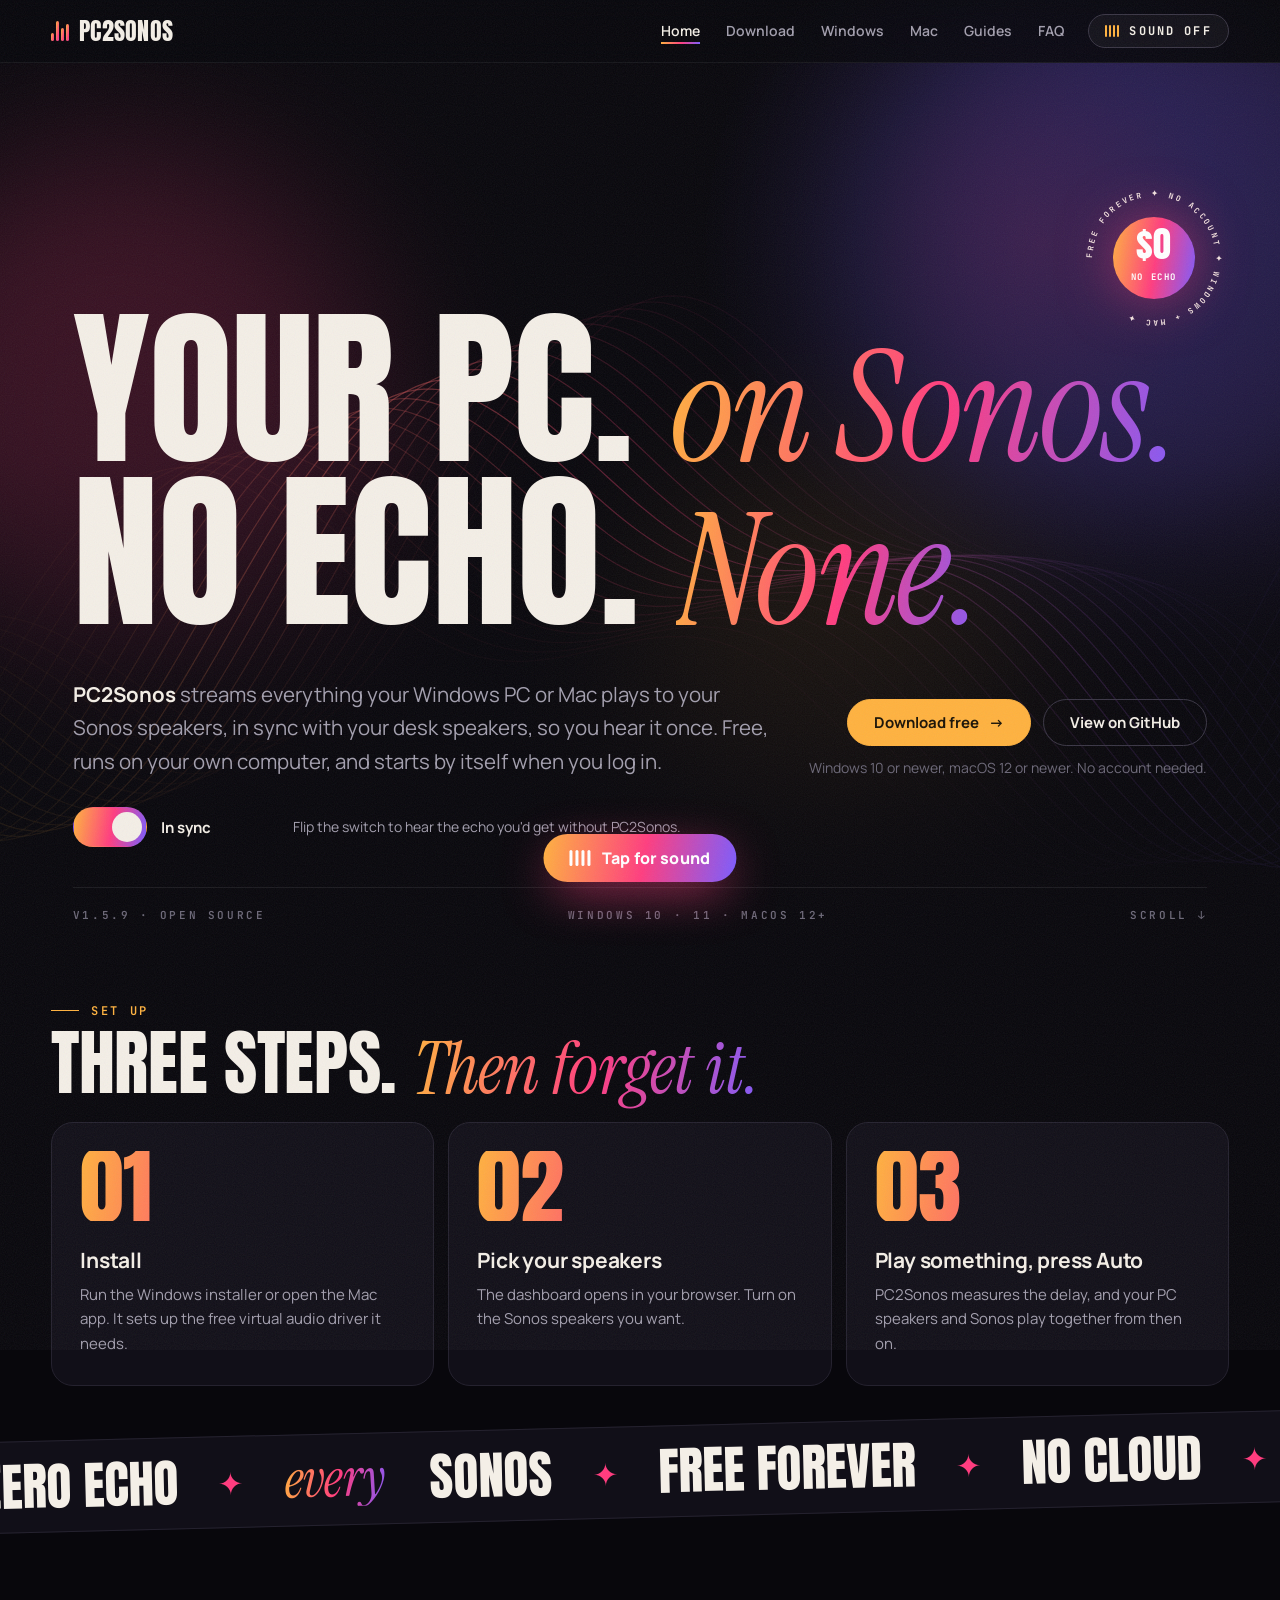
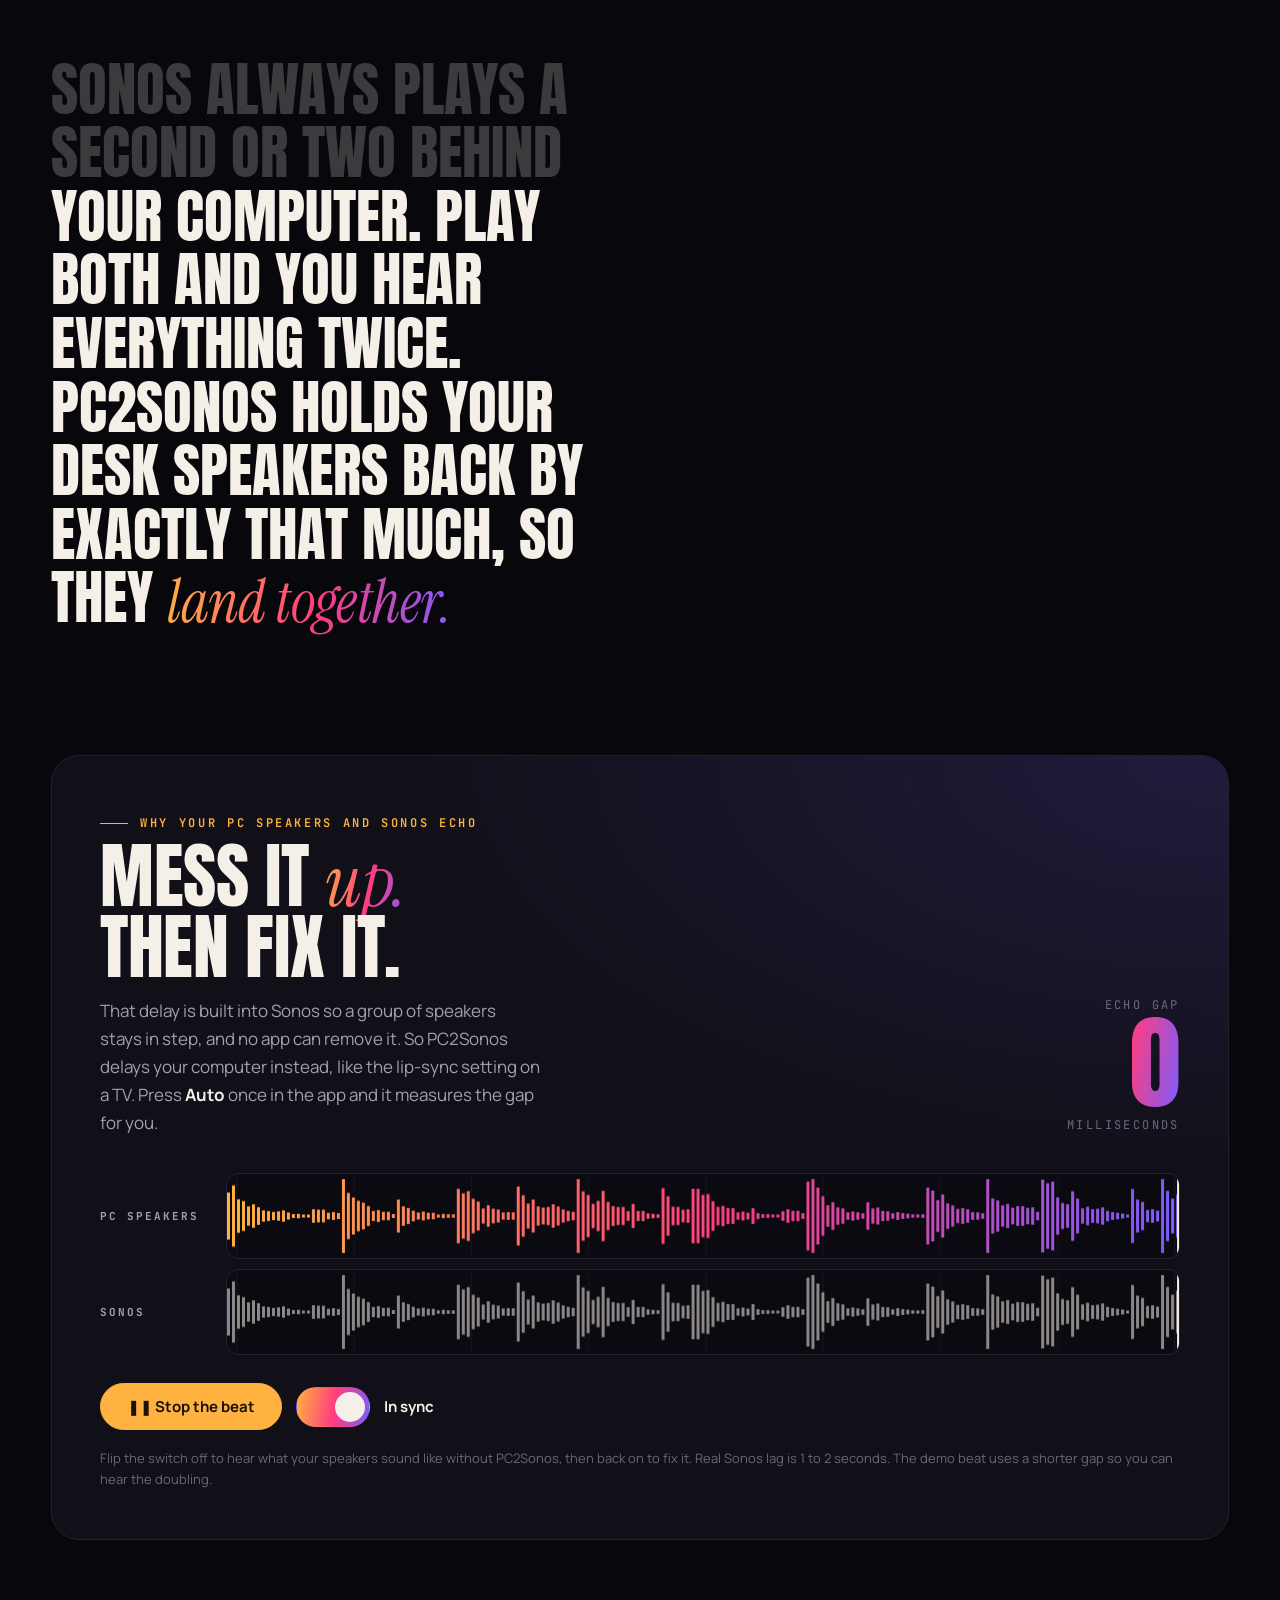
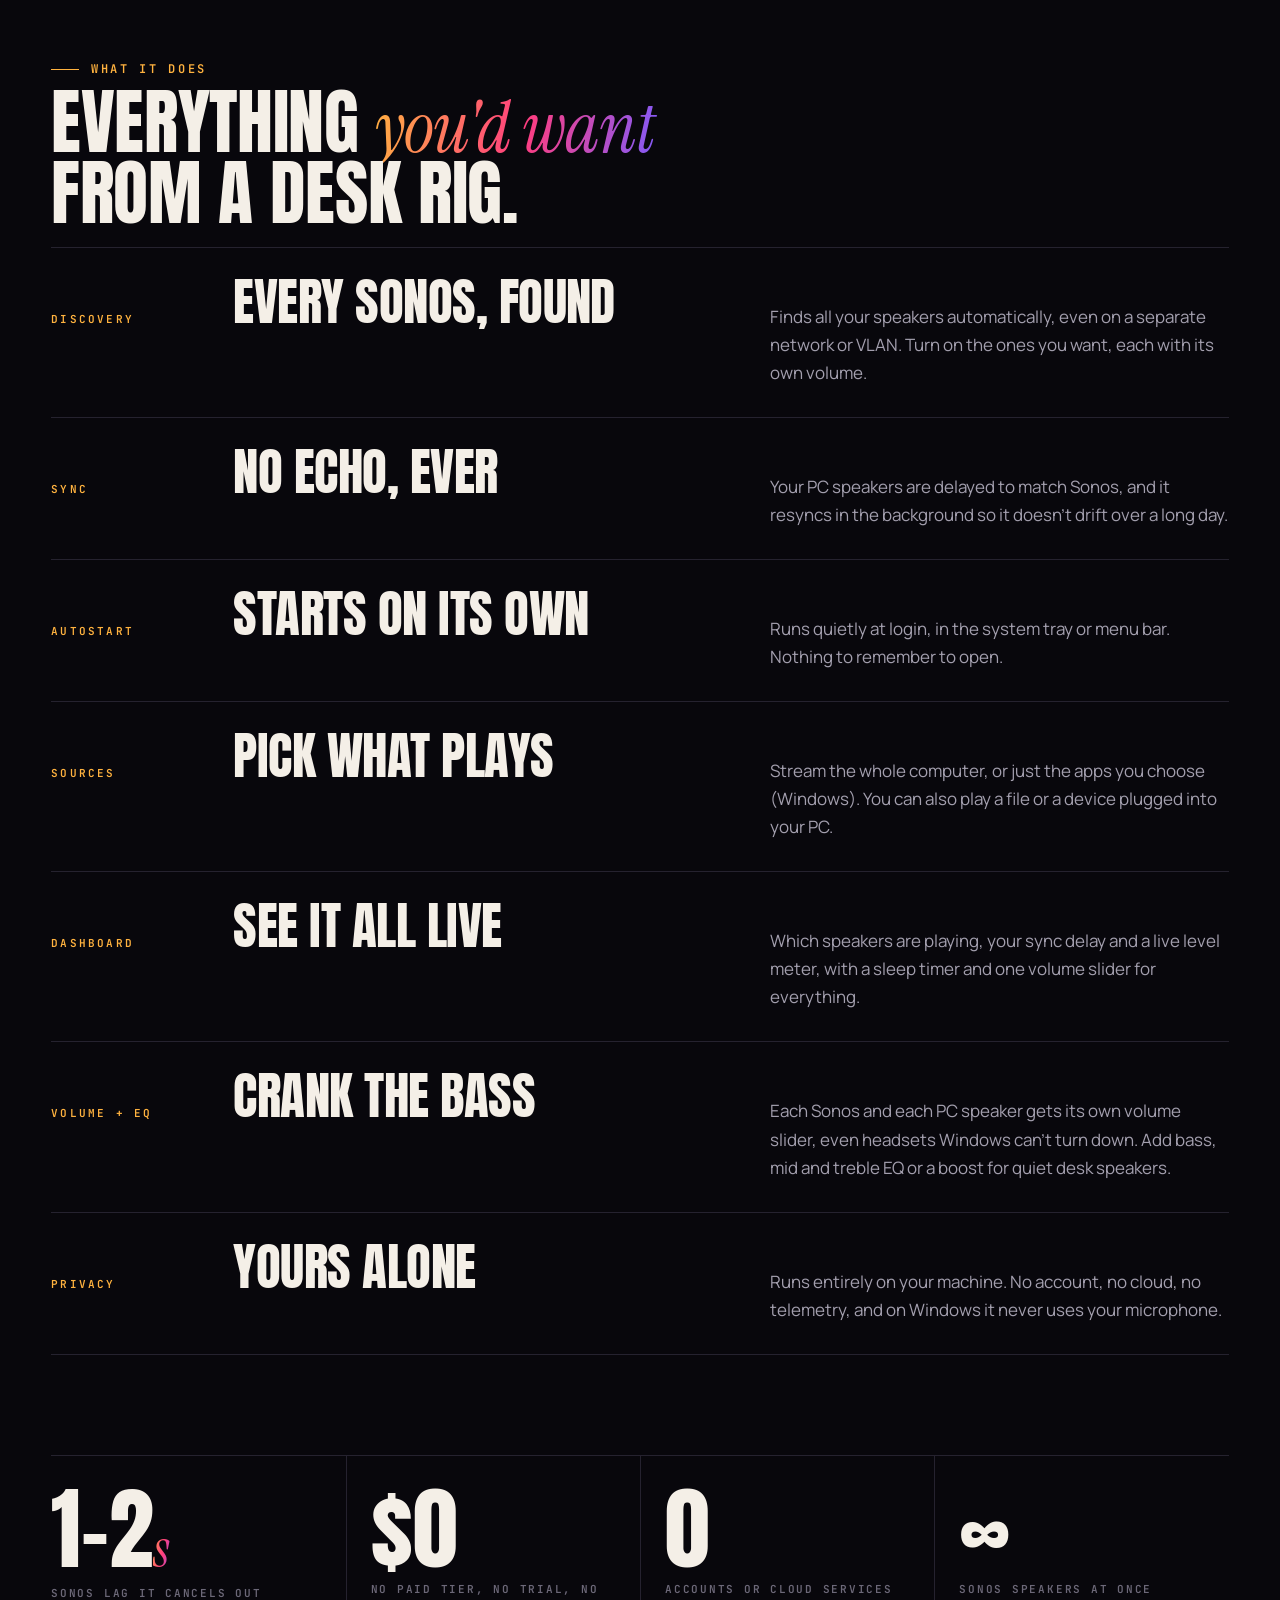
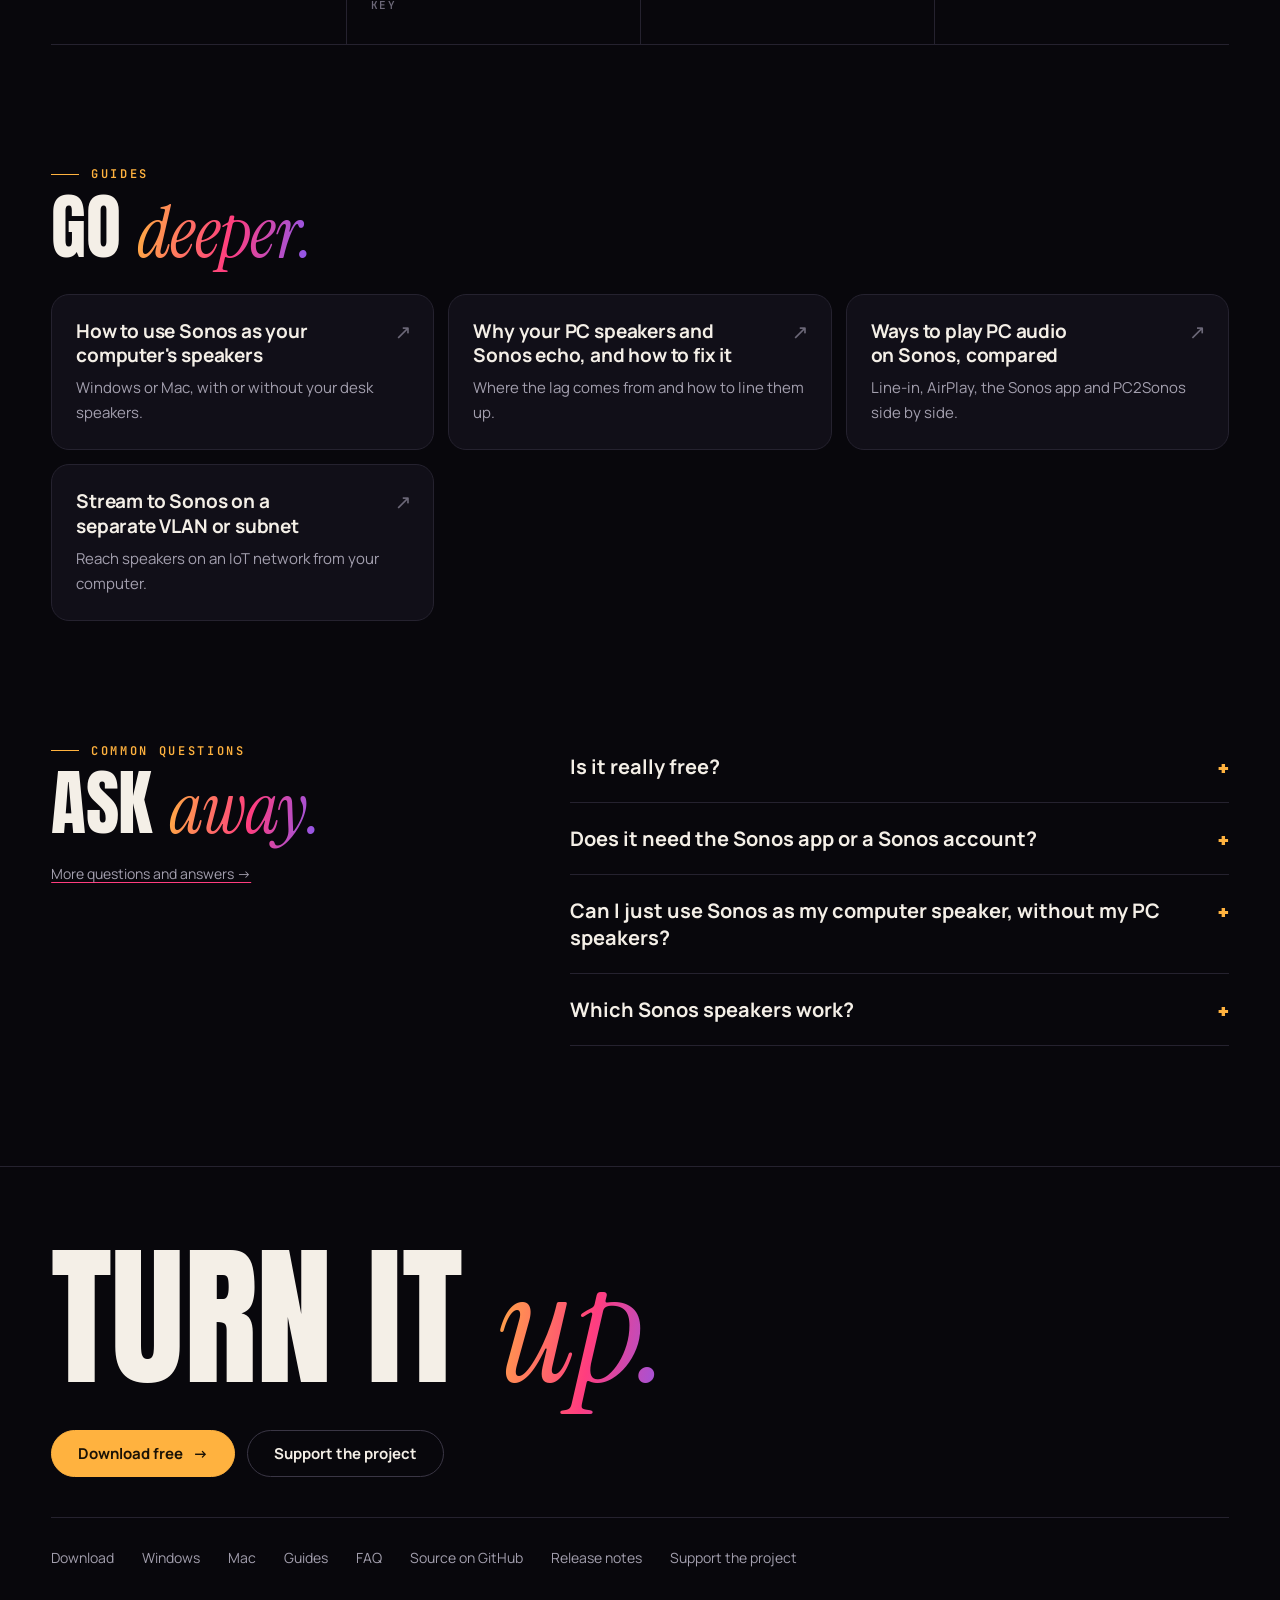
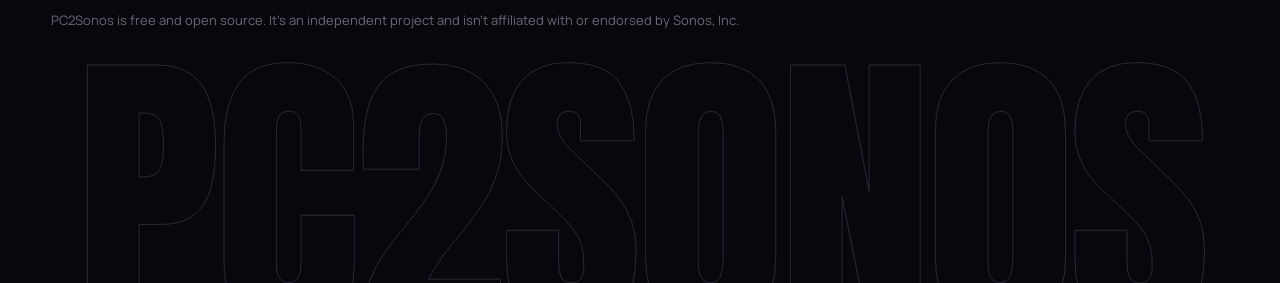
==== commit 639ea36f: "Website: pop up a Tap for sound button on first scroll (phones can't start sound from a scroll) Co-A" ====
--- a/docs/index.html
+++ b/docs/index.html
@@ -16,7 +16,7 @@
 <link rel="preconnect" href="https://fonts.googleapis.com">
 <link rel="preconnect" href="https://fonts.gstatic.com" crossorigin>
 <link rel="stylesheet" href="https://fonts.googleapis.com/css2?family=Anton&family=Instrument+Serif:ital@0;1&family=JetBrains+Mono:wght@500;600;700&family=Manrope:wght@400;500;600;700&display=swap">
-<link rel="stylesheet" href="style.css?v=11">
+<link rel="stylesheet" href="style.css?v=12">
 <script type="application/ld+json">{"@context": "https://schema.org", "@type": "SoftwareApplication", "name": "PC2Sonos", "operatingSystem": "Windows 10, Windows 11, macOS 12 or later", "applicationCategory": "MultimediaApplication", "description": "Streams your PC or Mac audio to Sonos speakers, in sync with your computer's own speakers.", "url": "https://austinshu.github.io/PC2Sonos/", "downloadUrl": "https://github.com/Austinshu/PC2Sonos/releases/latest", "softwareVersion": "1.5.9", "isAccessibleForFree": true, "license": "https://github.com/Austinshu/PC2Sonos", "offers": {"@type": "Offer", "price": "0", "priceCurrency": "USD"}}</script>
 </head>
 <body>
@@ -143,6 +143,7 @@
 </div></section>
 
 </main>
+<button class="sound-pill" id="soundPill" type="button" hidden><span class="bars" aria-hidden="true"><i></i><i></i><i></i><i></i></span>Tap for sound</button>
 <footer class="site">
 <div class="wrap">
   <div class="foot-cta">
@@ -165,6 +166,6 @@
   }
 })();
 </script>
-<script src="home.js?v=5"></script>
+<script src="home.js?v=6"></script>
 </body>
 </html>
--- a/docs/style.css
+++ b/docs/style.css
@@ -319,3 +319,17 @@
 .switch[aria-checked="false"] .sync-lbl { color: var(--magenta); }
 section.block.steps-top { padding-top: 48px; }
 .steps-top .how { margin-top: 20px; }
+
+/* floating "tap for sound" prompt that appears on first scroll */
+.sound-pill {
+  position: fixed; left: 50%; bottom: calc(18px + env(safe-area-inset-bottom, 0px)); z-index: 60; transform: translateX(-50%);
+  display: inline-flex; align-items: center; gap: 12px; cursor: pointer; border: 0;
+  padding: 16px 26px; border-radius: 999px; background: var(--signal); color: #fff;
+  white-space: nowrap; font: 800 16px/1 var(--f-body); letter-spacing: .01em; box-shadow: 0 14px 50px -10px rgba(255,61,127,.8);
+  animation: pillIn .45s cubic-bezier(.3,1.5,.5,1), pillPulse 1.6s ease-in-out .5s infinite;
+}
+.sound-pill .bars { display: inline-flex; gap: 3px; align-items: flex-end; height: 16px; }
+.sound-pill .bars i { width: 3px; height: 16px; background: #fff; border-radius: 2px; transform-origin: bottom; animation: eq .5s ease-in-out infinite alternate; }
+.sound-pill .bars i:nth-child(2) { animation-delay: -.2s; } .sound-pill .bars i:nth-child(3) { animation-delay: -.35s; } .sound-pill .bars i:nth-child(4) { animation-delay: -.1s; }
+@keyframes pillIn { from { transform: translate(-50%, 120%); opacity: 0; } to { transform: translate(-50%, 0); opacity: 1; } }
+@keyframes pillPulse { 50% { box-shadow: 0 14px 70px -4px rgba(255,61,127,1); } }
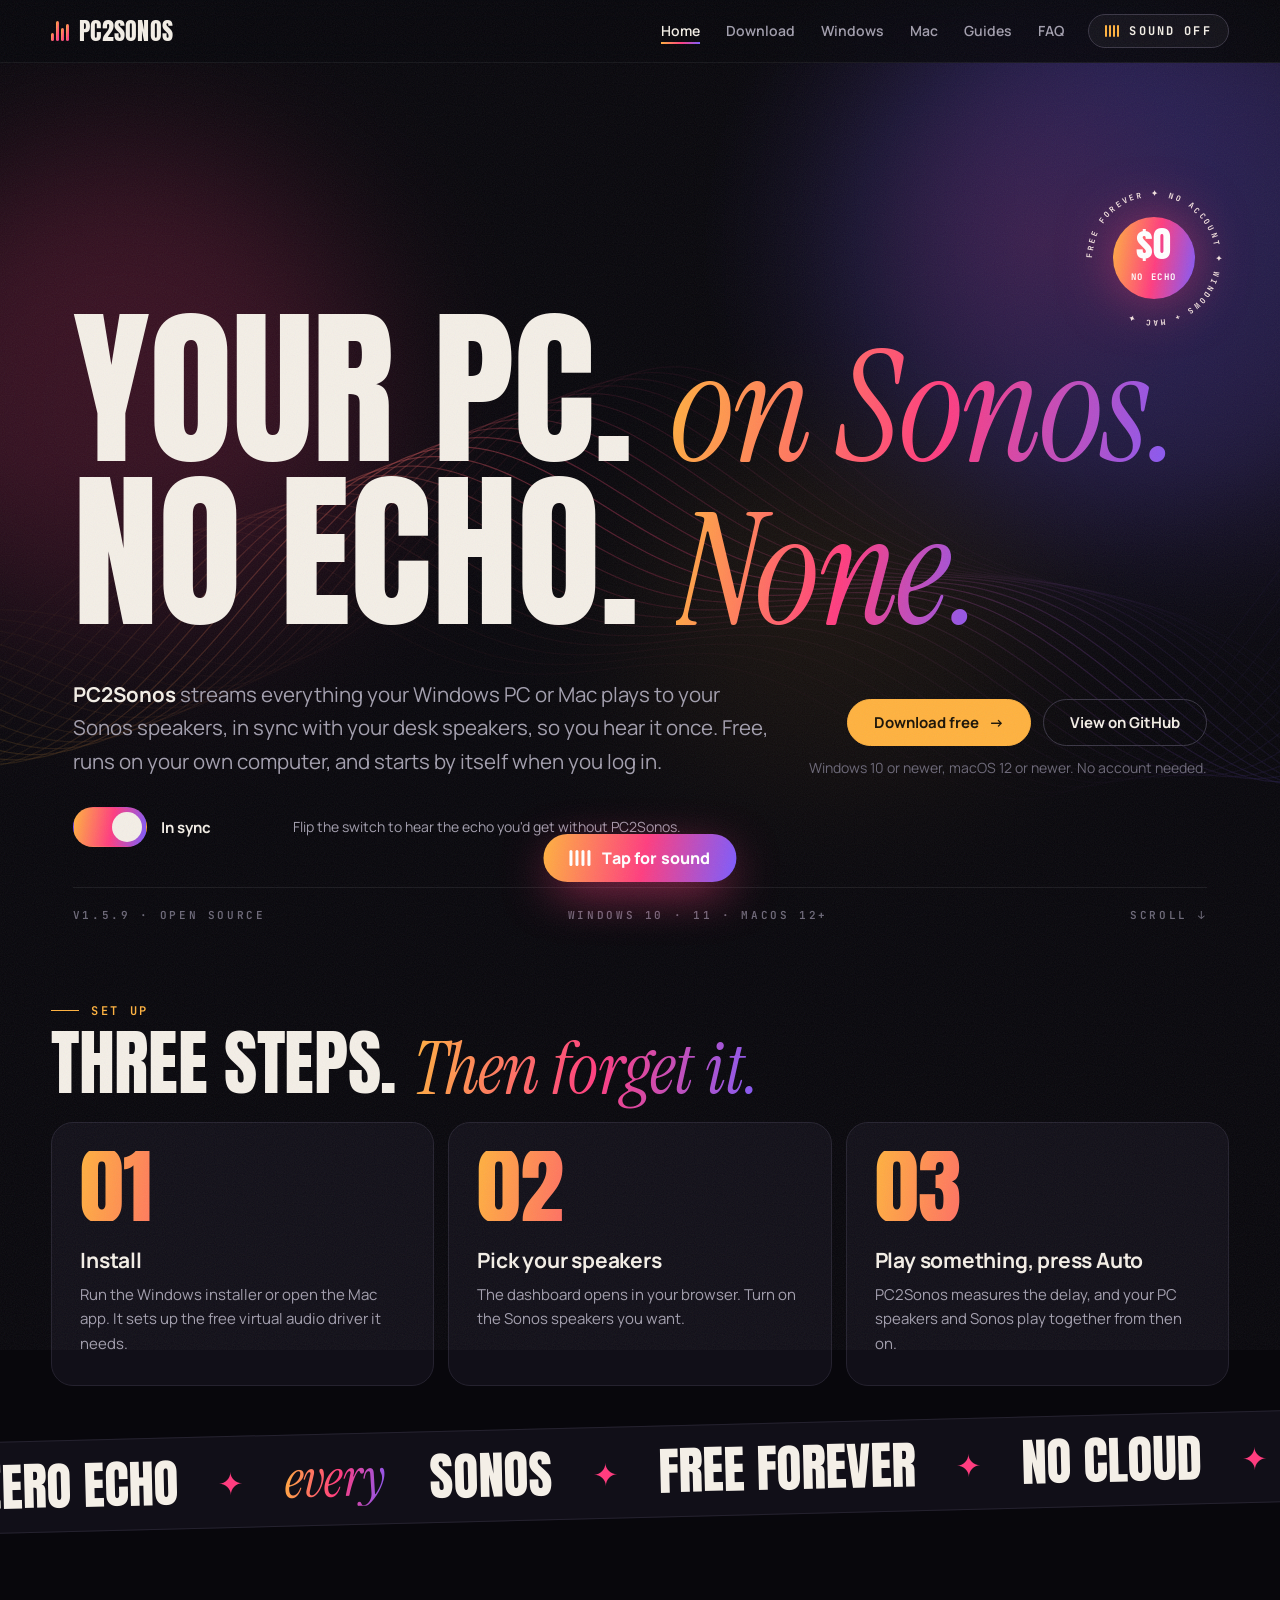
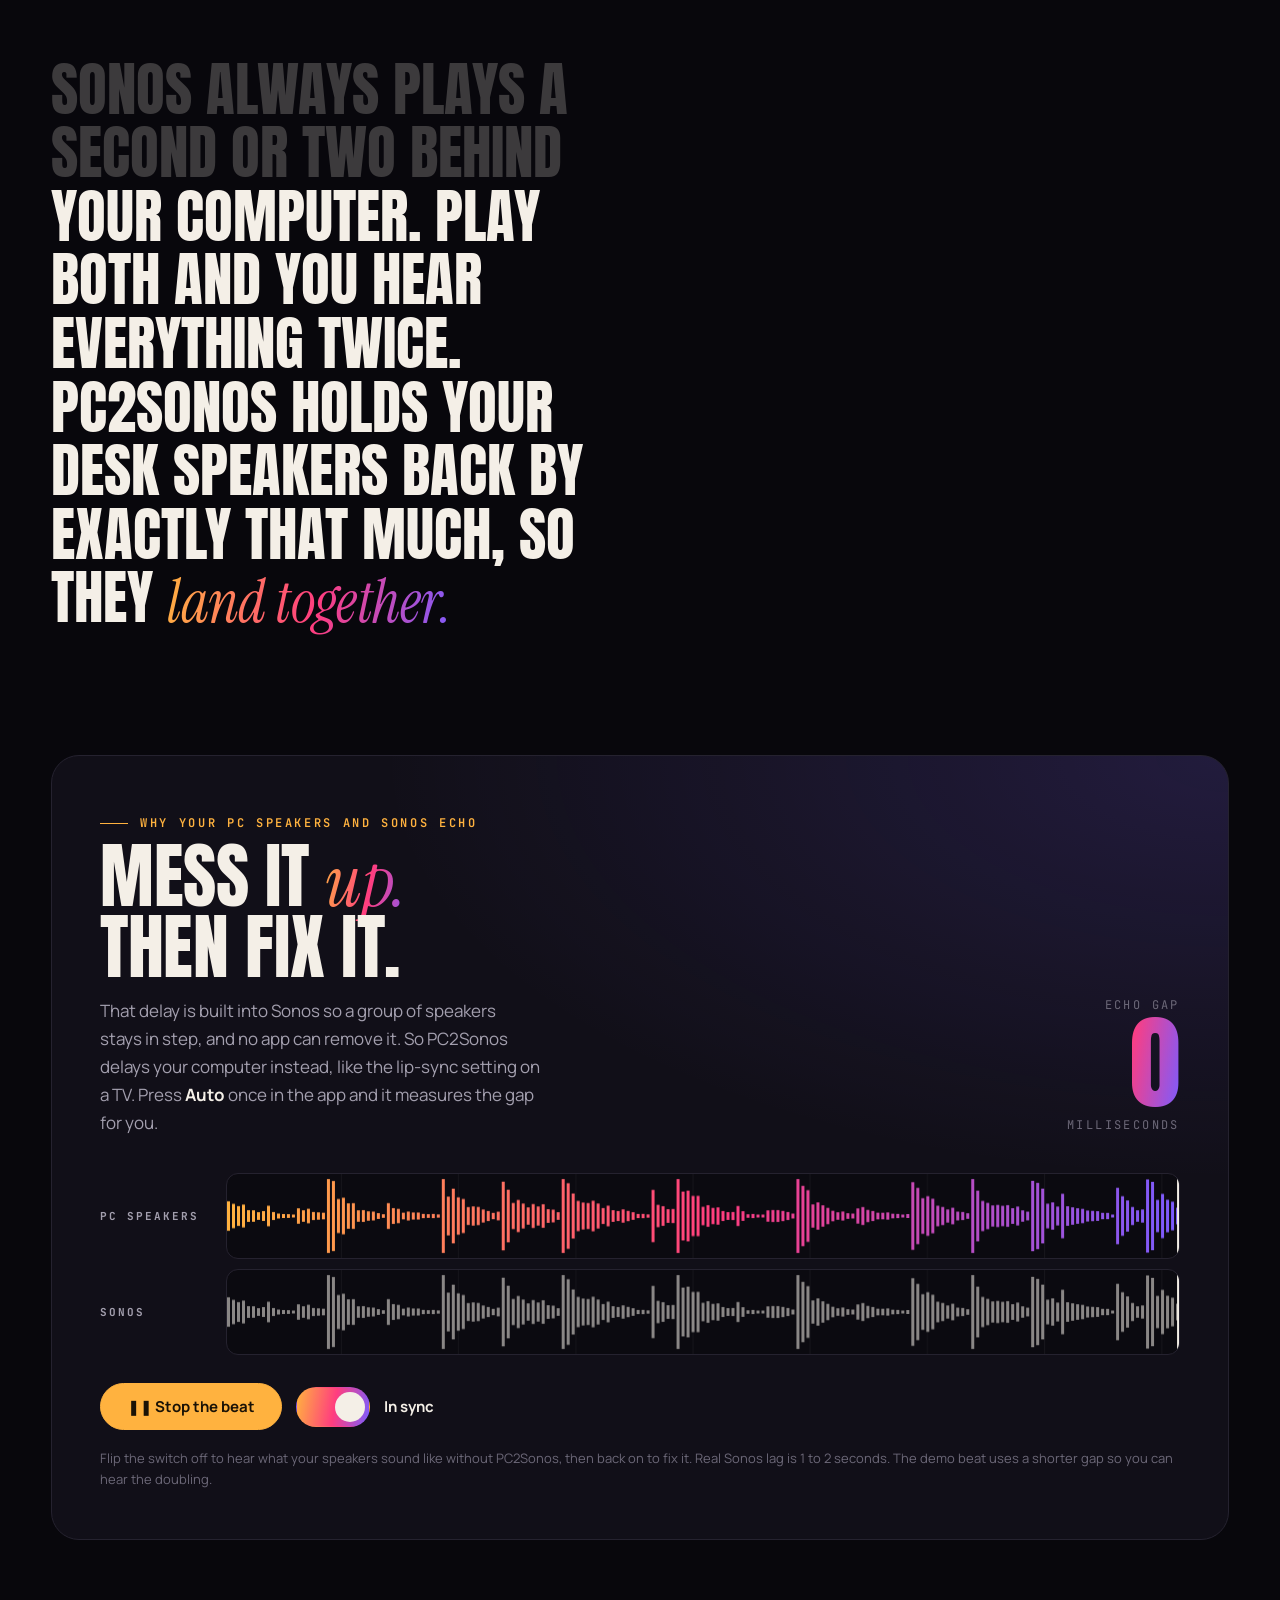
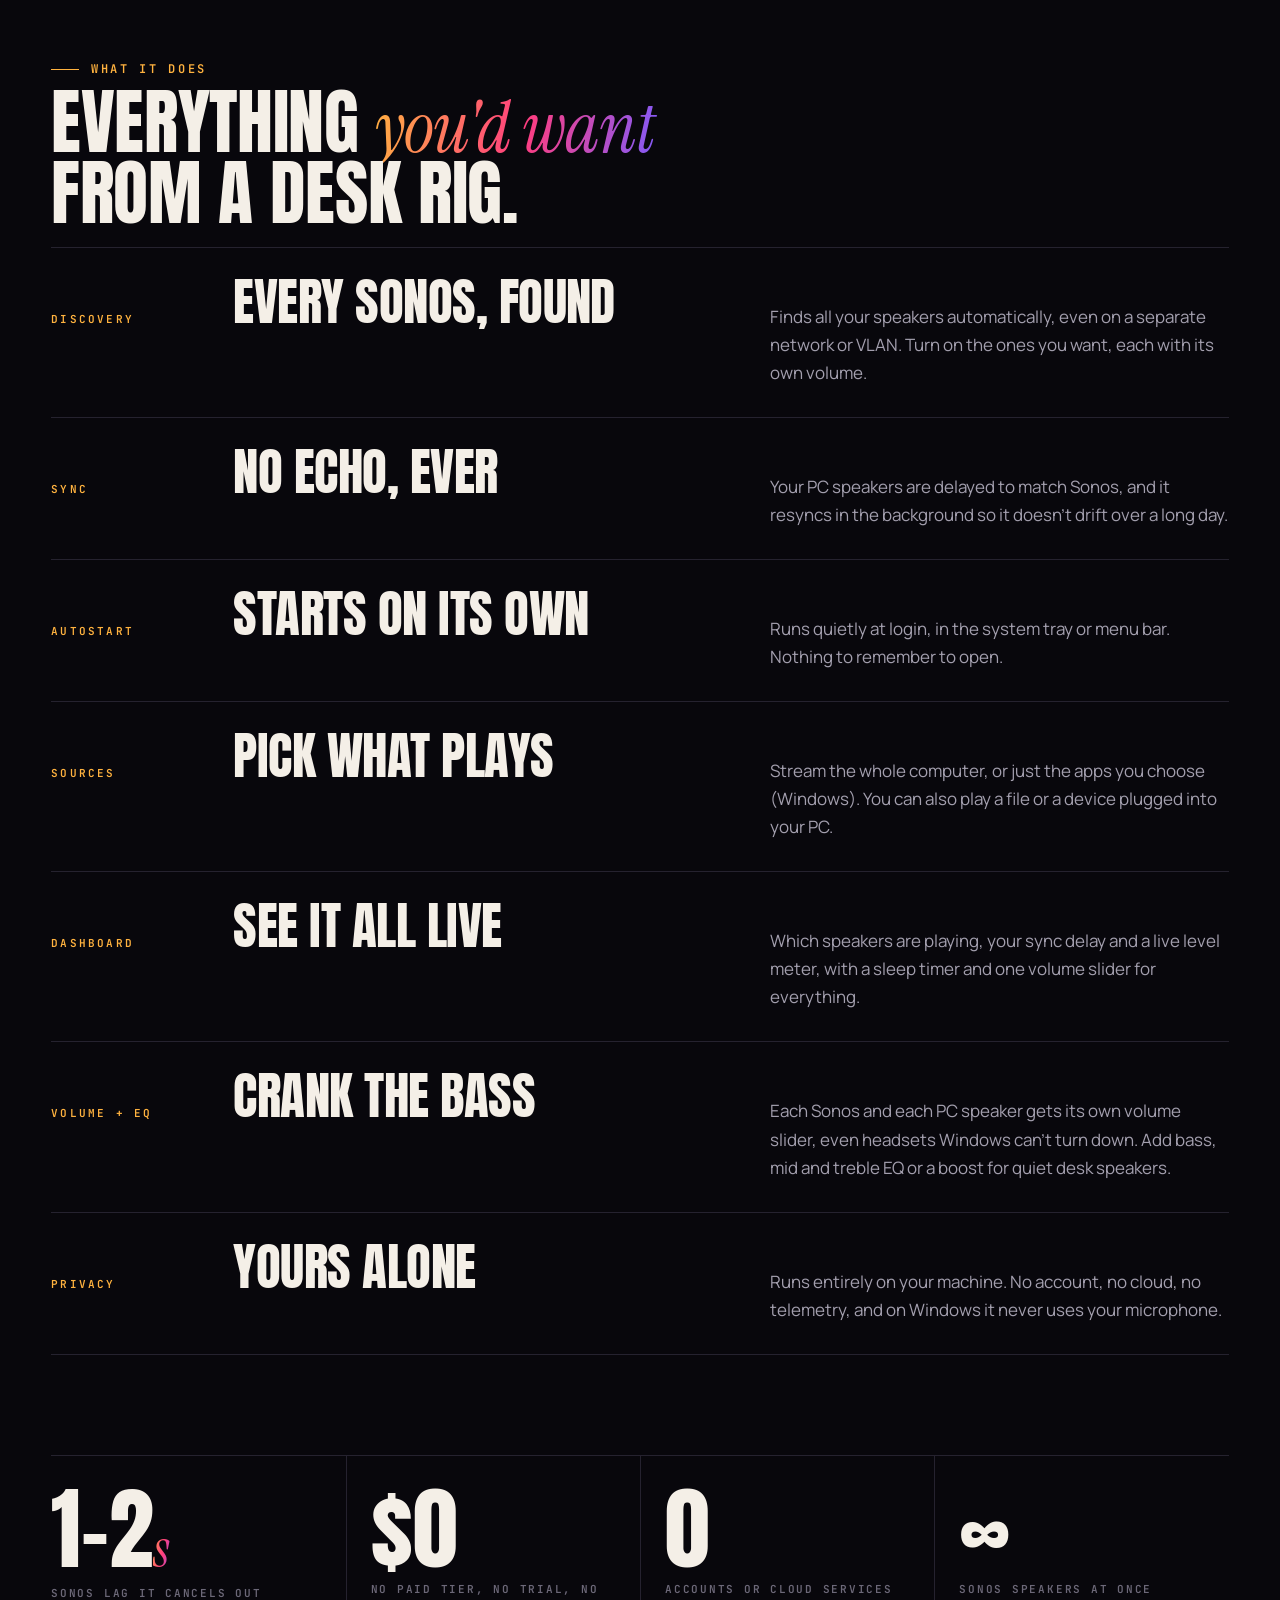
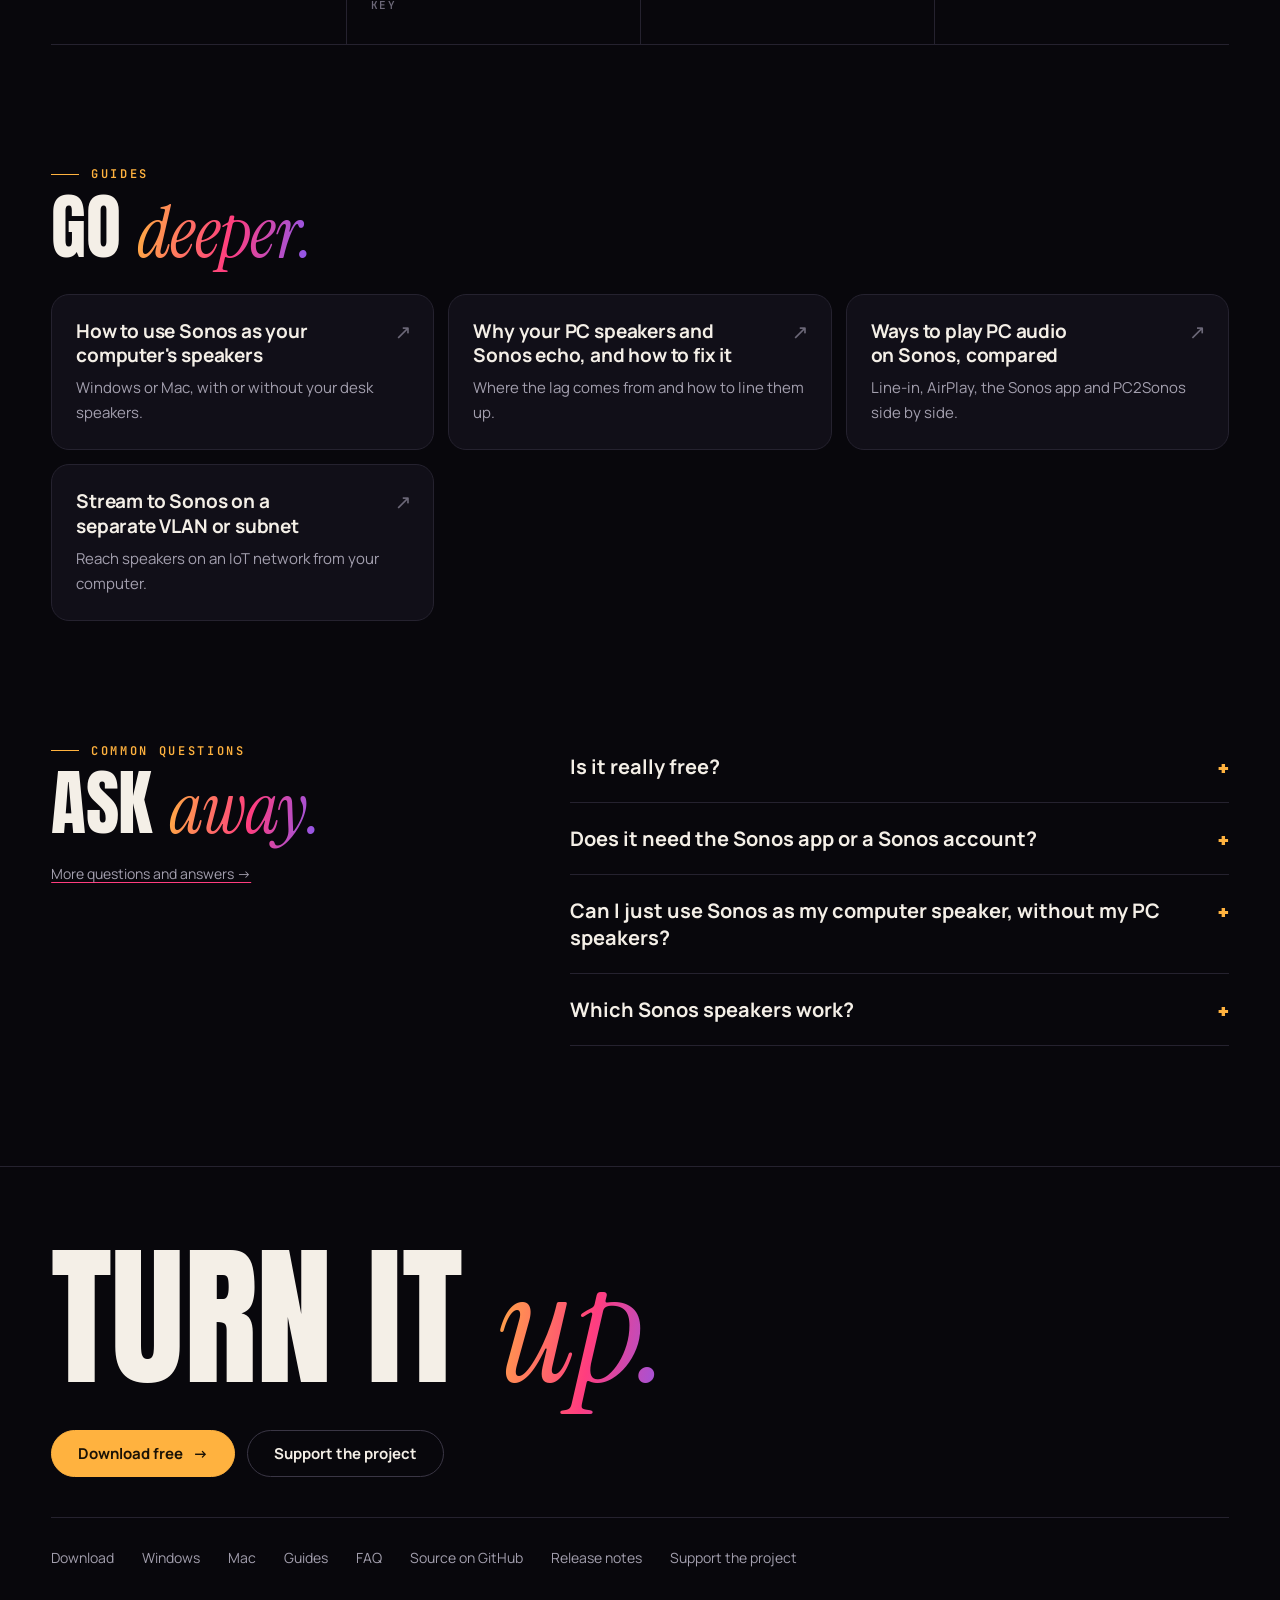
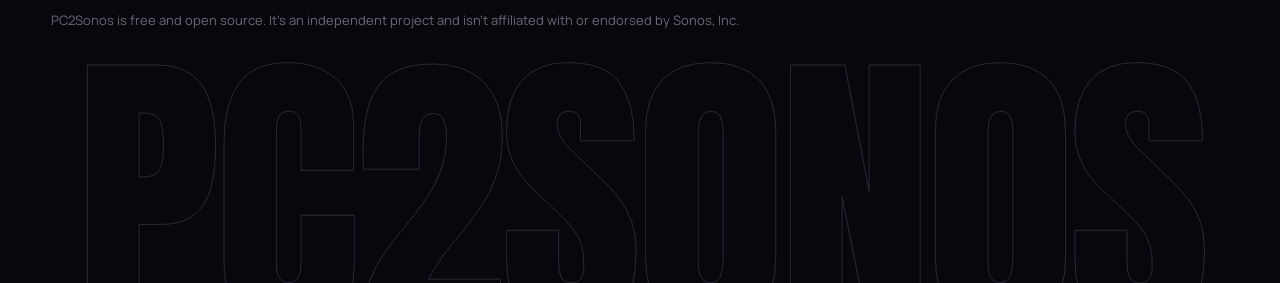
==== commit b05793b1: "Website: start the beat on the first interaction like the DJ Koma site, from pre-rendered WAV loops " ====
--- a/docs/index.html
+++ b/docs/index.html
@@ -166,6 +166,6 @@
   }
 })();
 </script>
-<script src="home.js?v=6"></script>
+<script src="home.js?v=7"></script>
 </body>
 </html>
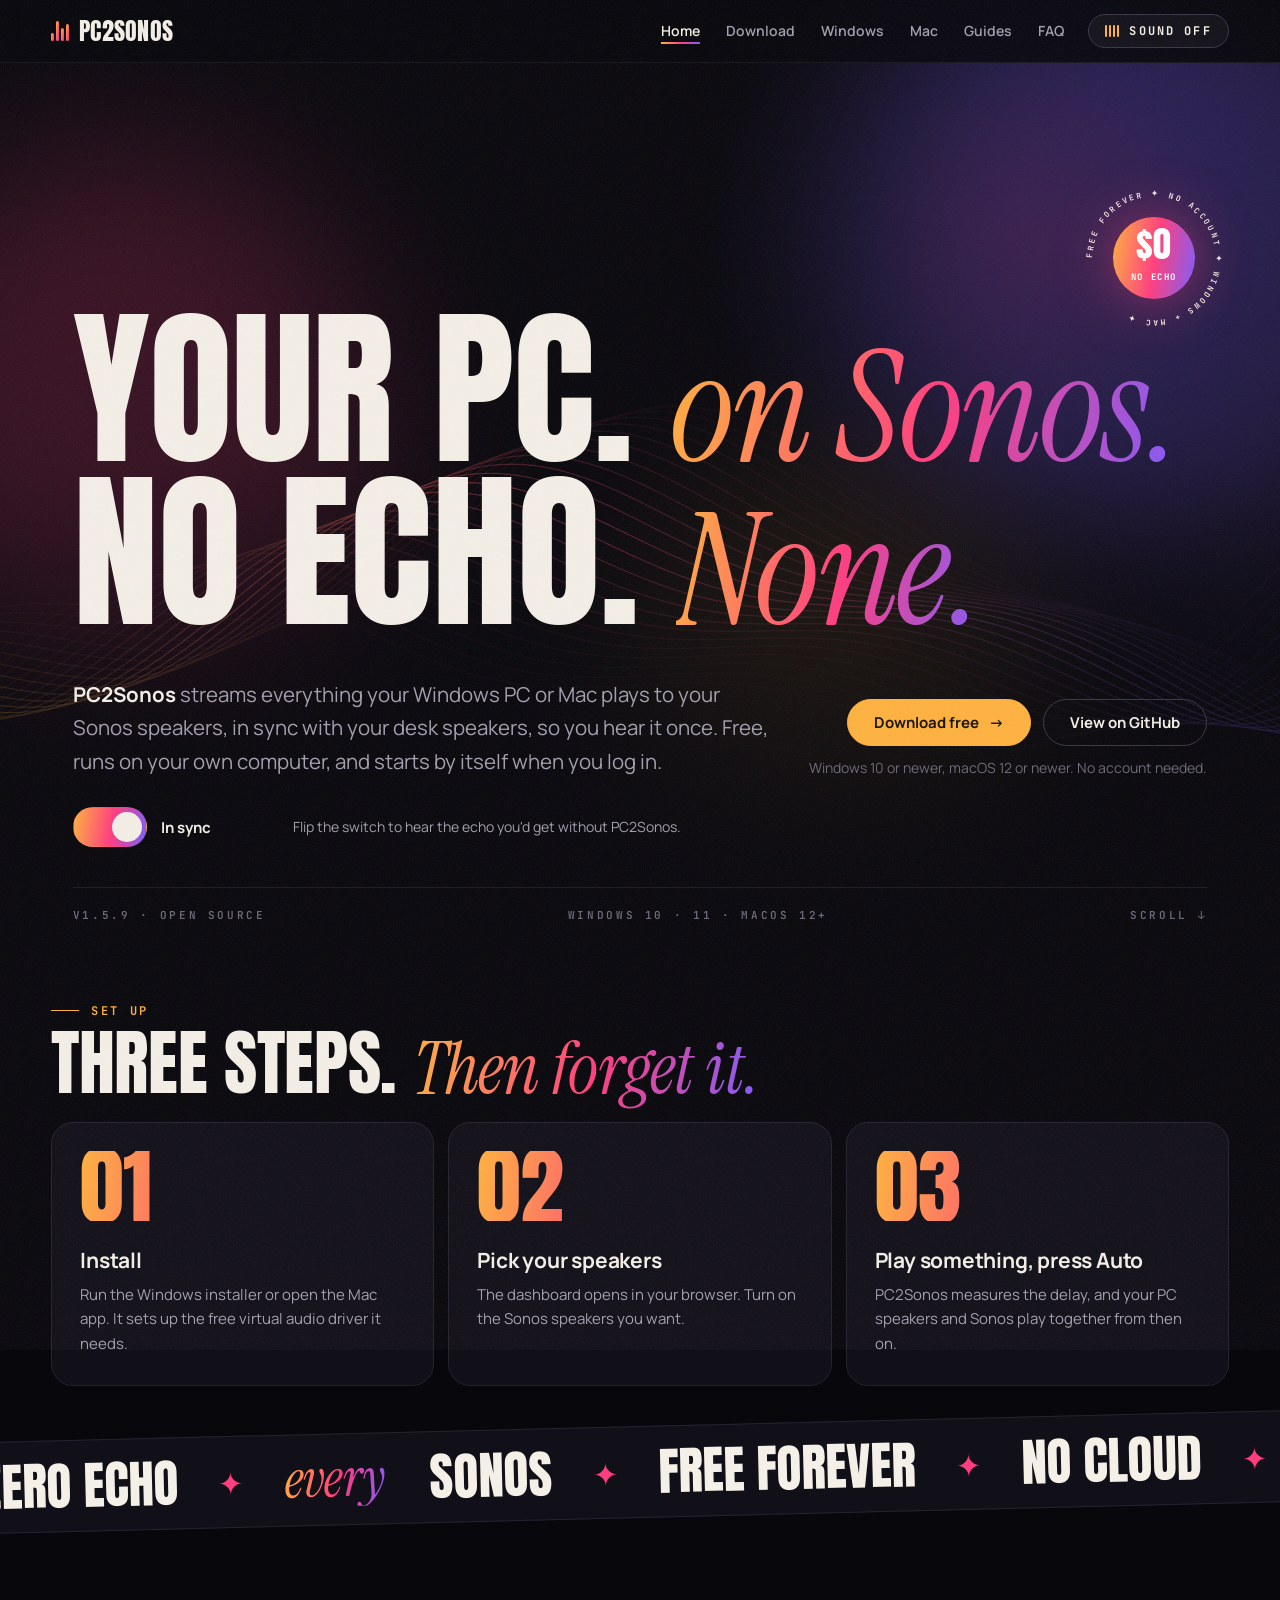
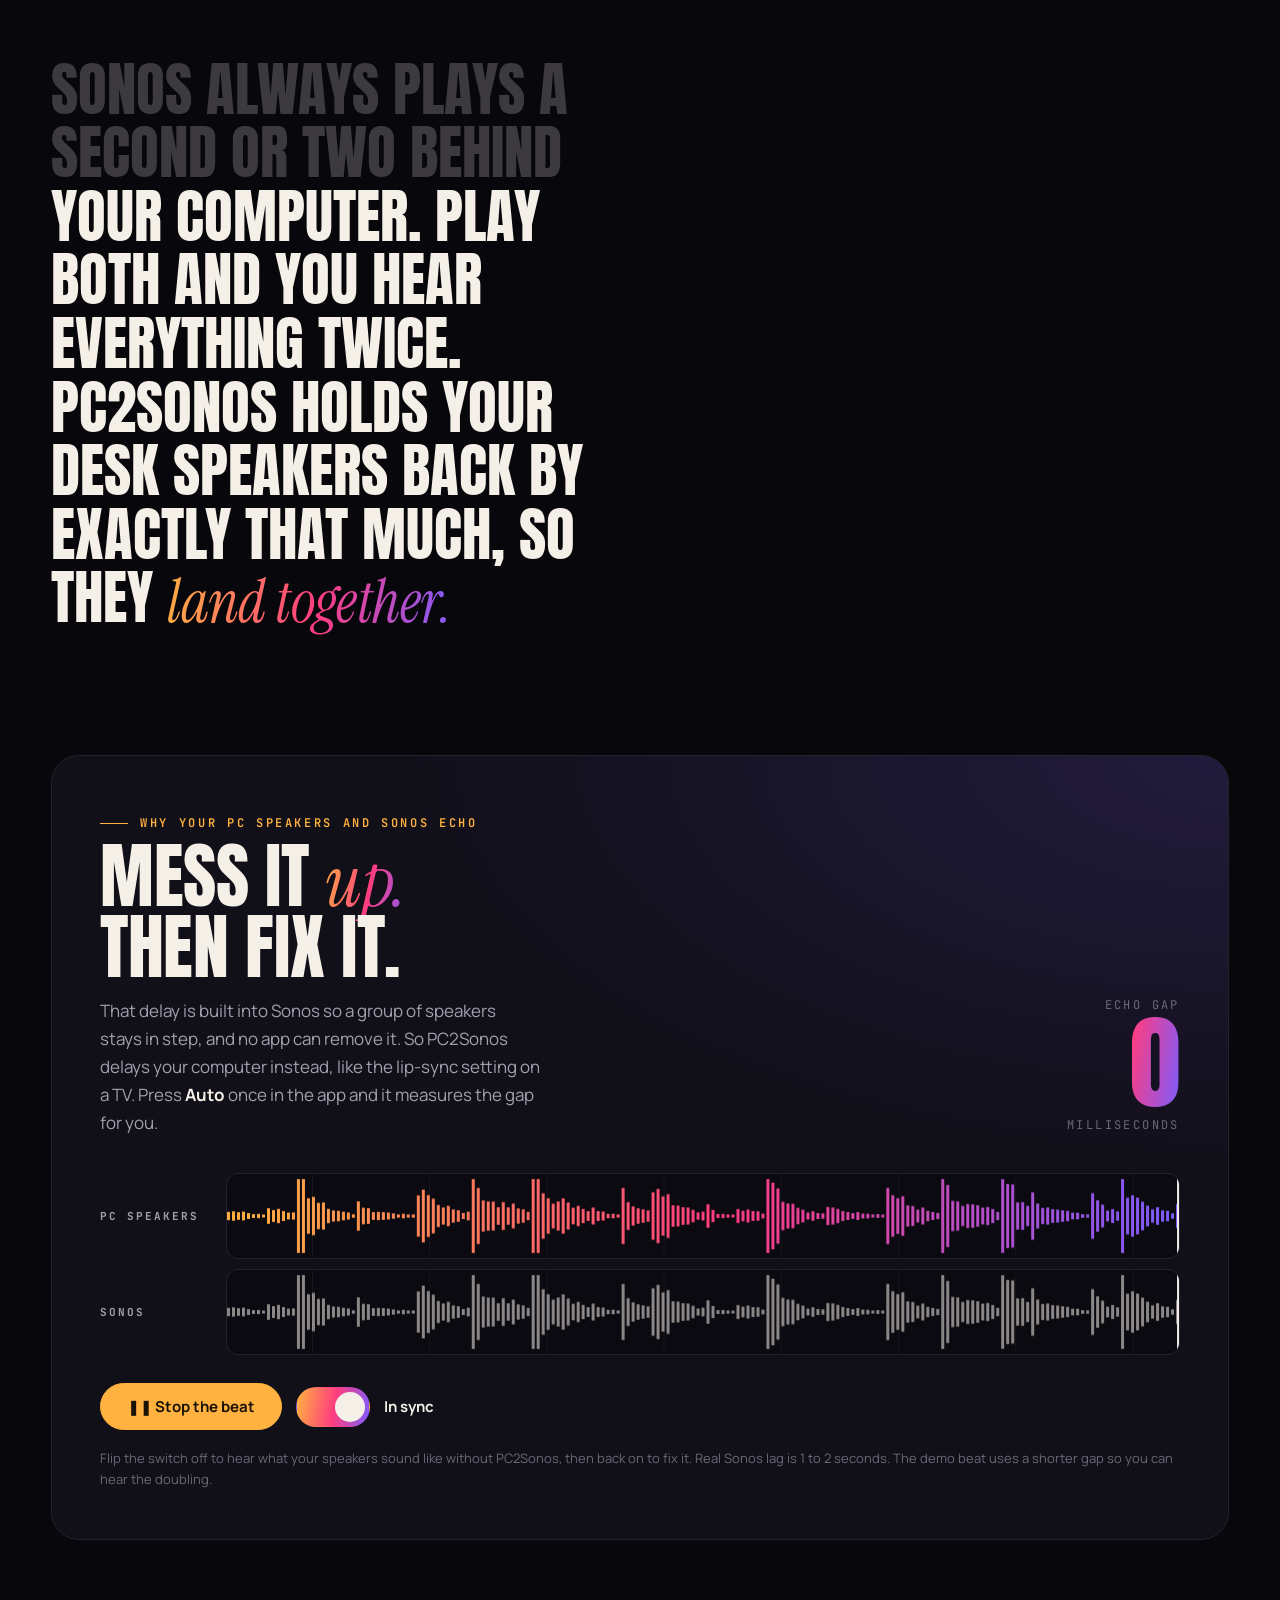
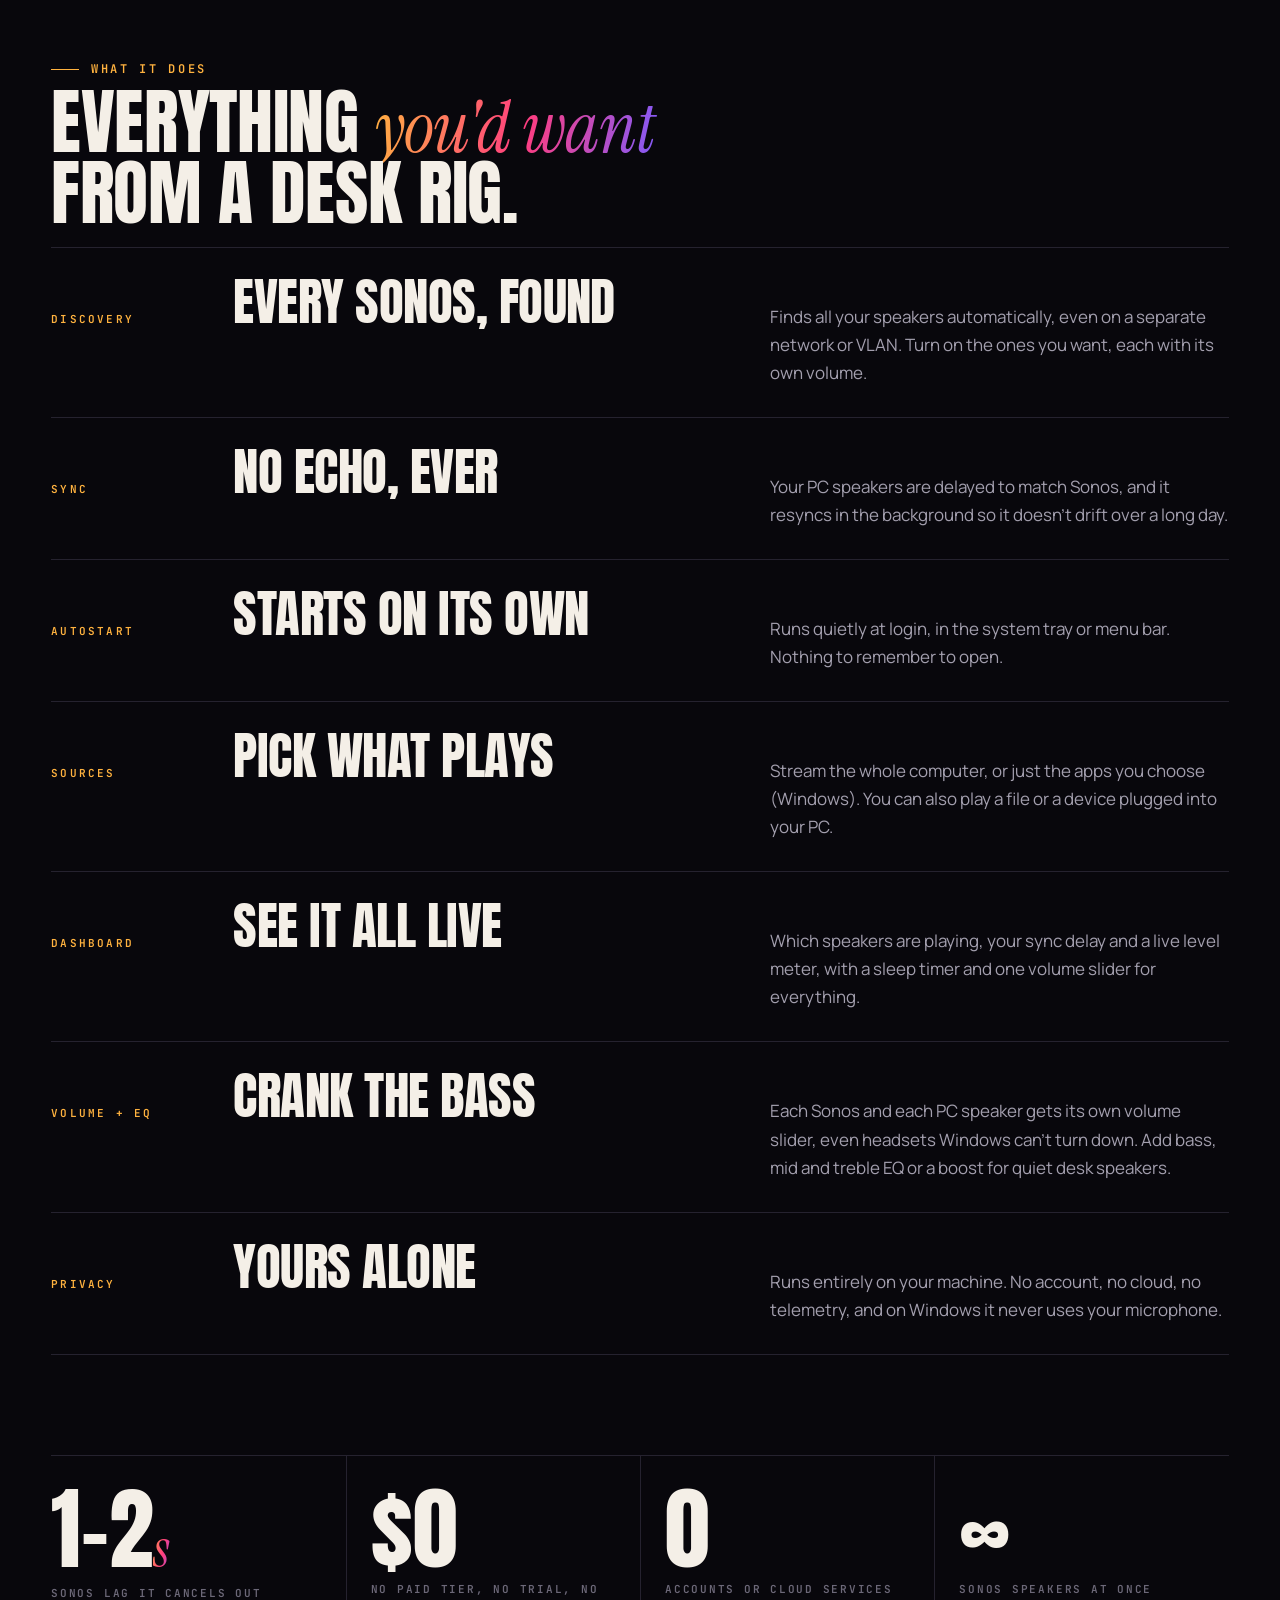
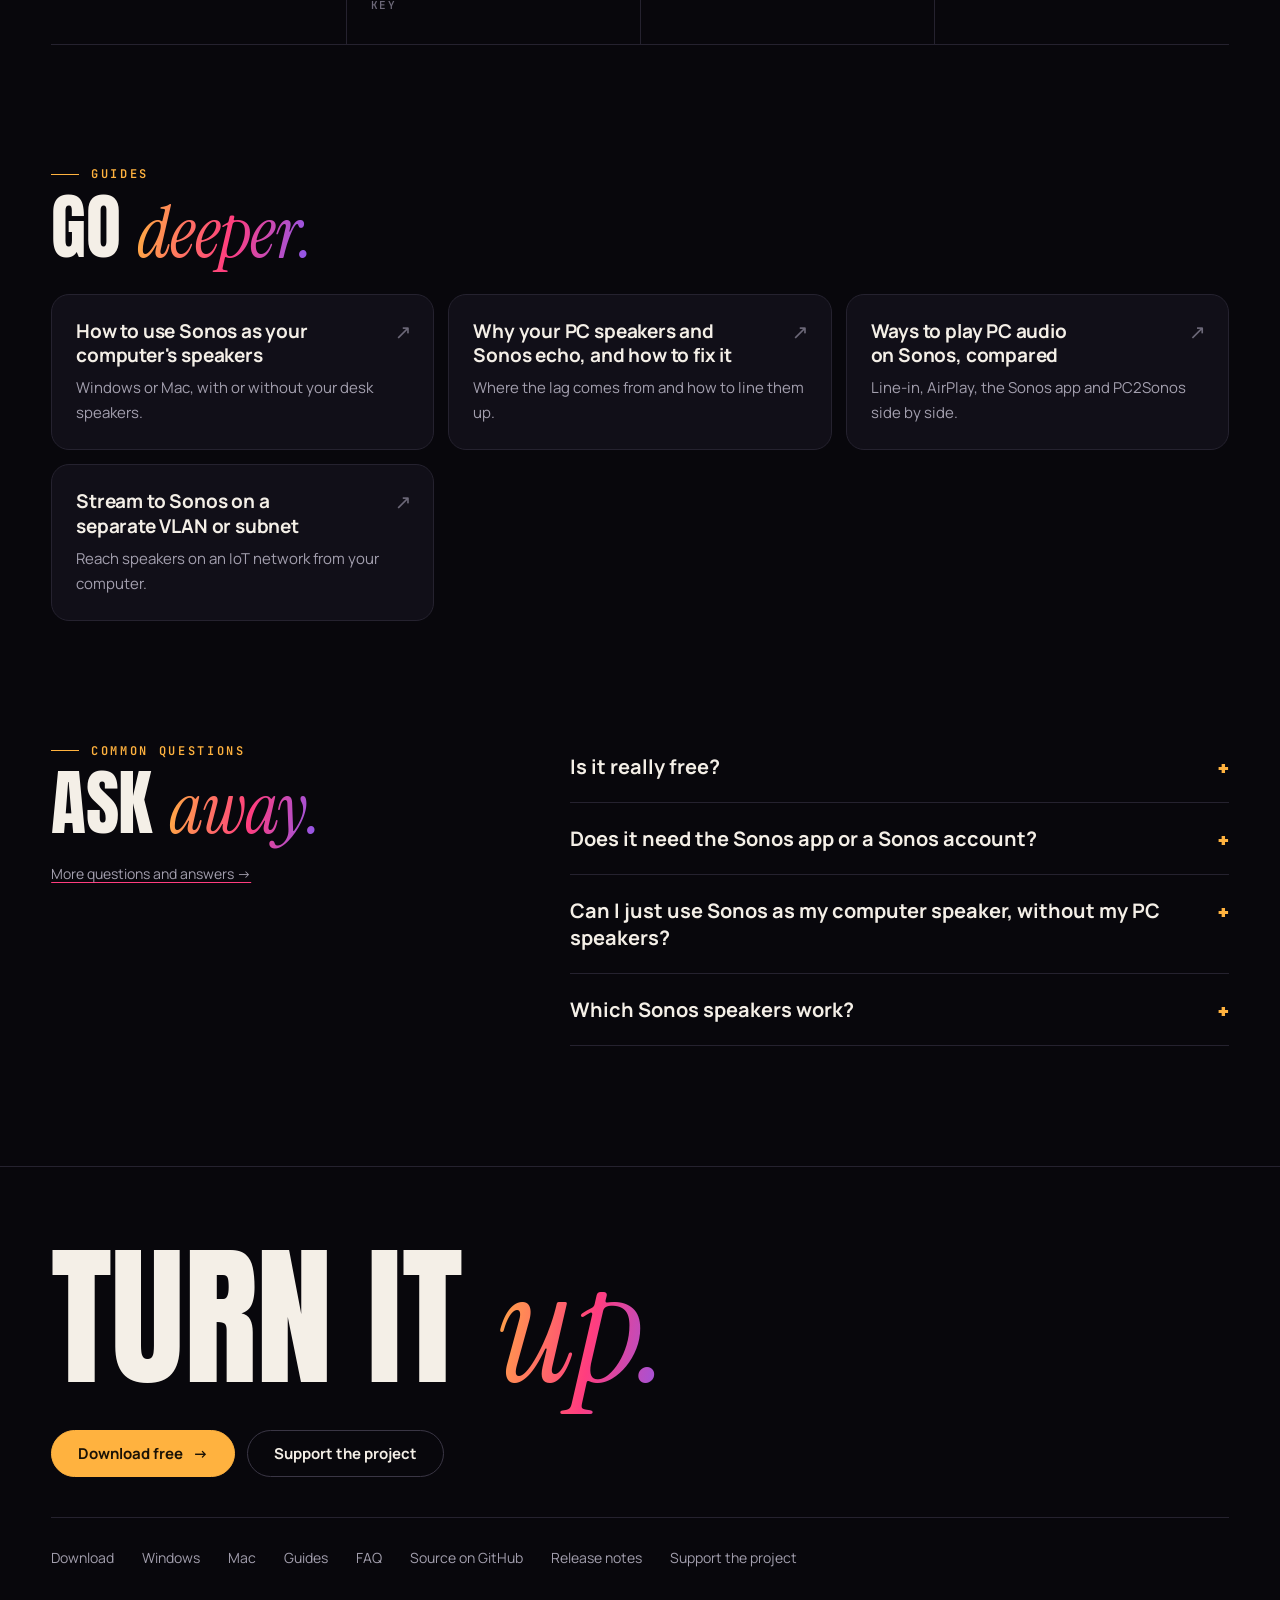
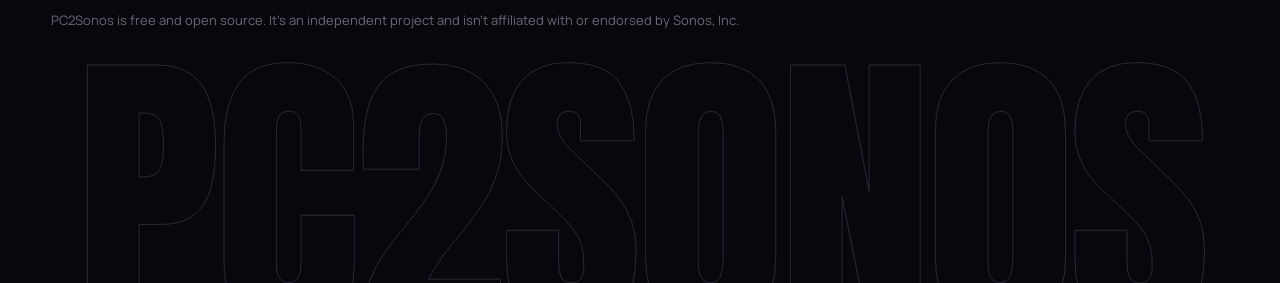
==== commit 8b2d18ed: "Website: remove the Tap for sound button Co-Authored-By: Claude Opus 5.5 (1M context) <noreply@anthr" ====
--- a/docs/index.html
+++ b/docs/index.html
@@ -16,7 +16,7 @@
 <link rel="preconnect" href="https://fonts.googleapis.com">
 <link rel="preconnect" href="https://fonts.gstatic.com" crossorigin>
 <link rel="stylesheet" href="https://fonts.googleapis.com/css2?family=Anton&family=Instrument+Serif:ital@0;1&family=JetBrains+Mono:wght@500;600;700&family=Manrope:wght@400;500;600;700&display=swap">
-<link rel="stylesheet" href="style.css?v=12">
+<link rel="stylesheet" href="style.css?v=13">
 <script type="application/ld+json">{"@context": "https://schema.org", "@type": "SoftwareApplication", "name": "PC2Sonos", "operatingSystem": "Windows 10, Windows 11, macOS 12 or later", "applicationCategory": "MultimediaApplication", "description": "Streams your PC or Mac audio to Sonos speakers, in sync with your computer's own speakers.", "url": "https://austinshu.github.io/PC2Sonos/", "downloadUrl": "https://github.com/Austinshu/PC2Sonos/releases/latest", "softwareVersion": "1.5.9", "isAccessibleForFree": true, "license": "https://github.com/Austinshu/PC2Sonos", "offers": {"@type": "Offer", "price": "0", "priceCurrency": "USD"}}</script>
 </head>
 <body>
@@ -143,7 +143,6 @@
 </div></section>
 
 </main>
-<button class="sound-pill" id="soundPill" type="button" hidden><span class="bars" aria-hidden="true"><i></i><i></i><i></i><i></i></span>Tap for sound</button>
 <footer class="site">
 <div class="wrap">
   <div class="foot-cta">
@@ -166,6 +165,6 @@
   }
 })();
 </script>
-<script src="home.js?v=7"></script>
+<script src="home.js?v=8"></script>
 </body>
 </html>
--- a/docs/style.css
+++ b/docs/style.css
@@ -320,16 +320,3 @@
 section.block.steps-top { padding-top: 48px; }
 .steps-top .how { margin-top: 20px; }
 
-/* floating "tap for sound" prompt that appears on first scroll */
-.sound-pill {
-  position: fixed; left: 50%; bottom: calc(18px + env(safe-area-inset-bottom, 0px)); z-index: 60; transform: translateX(-50%);
-  display: inline-flex; align-items: center; gap: 12px; cursor: pointer; border: 0;
-  padding: 16px 26px; border-radius: 999px; background: var(--signal); color: #fff;
-  white-space: nowrap; font: 800 16px/1 var(--f-body); letter-spacing: .01em; box-shadow: 0 14px 50px -10px rgba(255,61,127,.8);
-  animation: pillIn .45s cubic-bezier(.3,1.5,.5,1), pillPulse 1.6s ease-in-out .5s infinite;
-}
-.sound-pill .bars { display: inline-flex; gap: 3px; align-items: flex-end; height: 16px; }
-.sound-pill .bars i { width: 3px; height: 16px; background: #fff; border-radius: 2px; transform-origin: bottom; animation: eq .5s ease-in-out infinite alternate; }
-.sound-pill .bars i:nth-child(2) { animation-delay: -.2s; } .sound-pill .bars i:nth-child(3) { animation-delay: -.35s; } .sound-pill .bars i:nth-child(4) { animation-delay: -.1s; }
-@keyframes pillIn { from { transform: translate(-50%, 120%); opacity: 0; } to { transform: translate(-50%, 0); opacity: 1; } }
-@keyframes pillPulse { 50% { box-shadow: 0 14px 70px -4px rgba(255,61,127,1); } }
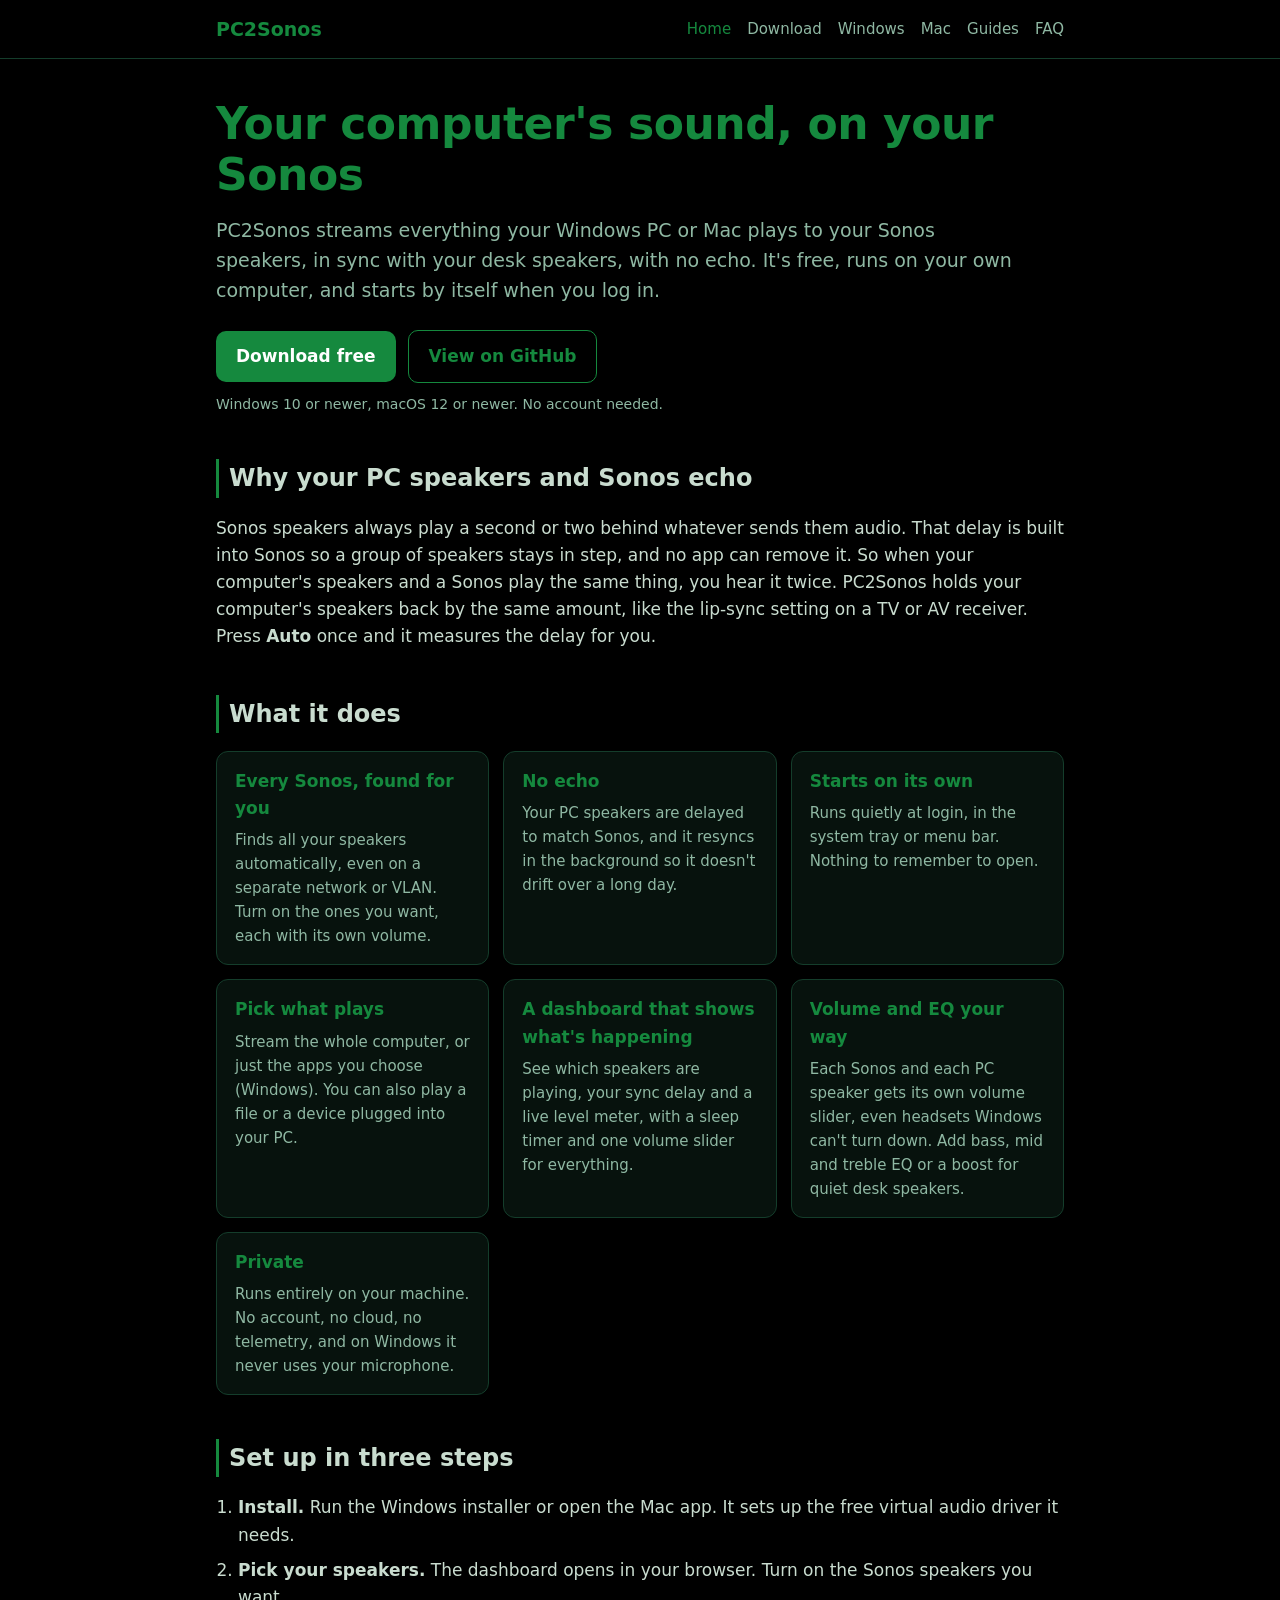
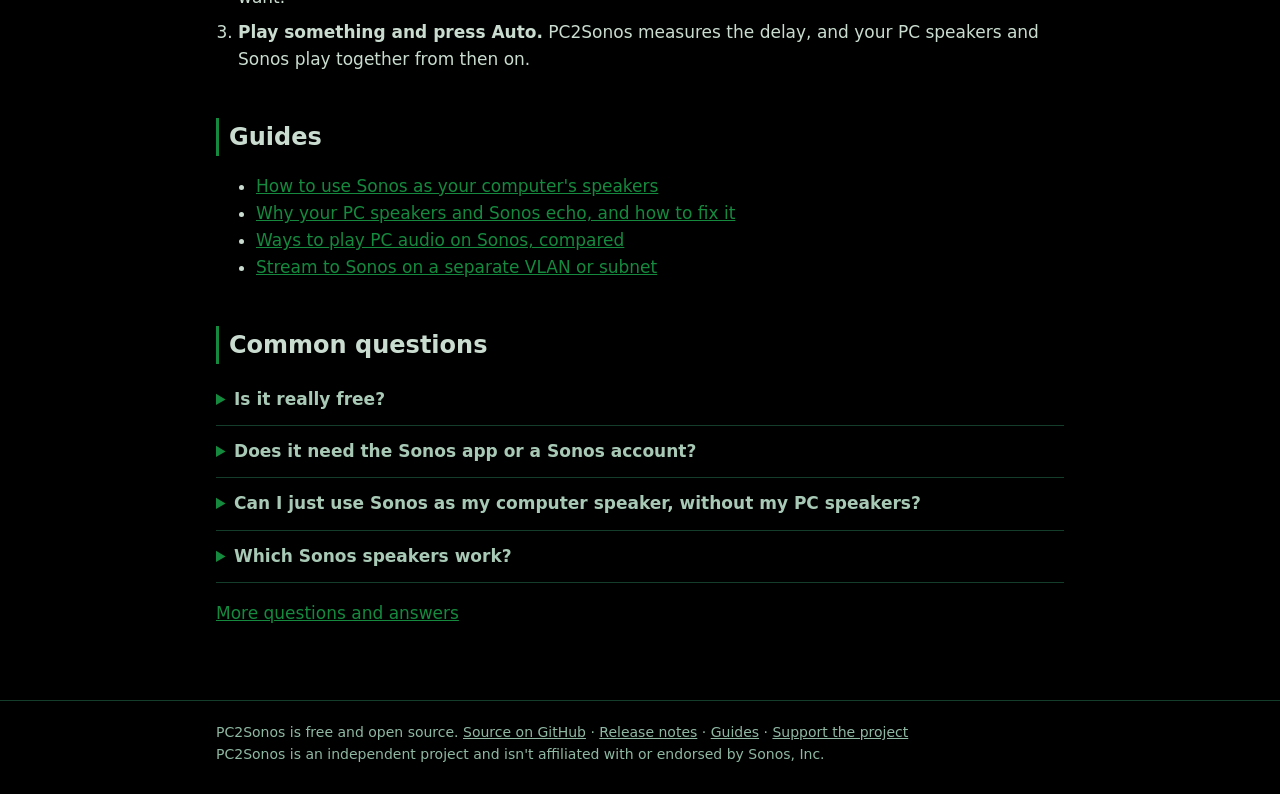
==== commit 281122bf: "Merge remote-tracking branch 'origin/main' into claude/project-thread-g6cob4" ====
--- a/docs/index.html
+++ b/docs/index.html
@@ -13,158 +13,84 @@
 <meta property="og:url" content="https://austinshu.github.io/PC2Sonos/">
 <meta name="twitter:card" content="summary">
 <meta name="theme-color" content="#000000">
-<link rel="preconnect" href="https://fonts.googleapis.com">
-<link rel="preconnect" href="https://fonts.gstatic.com" crossorigin>
-<link rel="stylesheet" href="https://fonts.googleapis.com/css2?family=Anton&family=Instrument+Serif:ital@0;1&family=JetBrains+Mono:wght@500;600;700&family=Manrope:wght@400;500;600;700&display=swap">
-<link rel="stylesheet" href="style.css?v=13">
+<link rel="stylesheet" href="style.css?v=6">
 <script type="application/ld+json">{"@context": "https://schema.org", "@type": "SoftwareApplication", "name": "PC2Sonos", "operatingSystem": "Windows 10, Windows 11, macOS 12 or later", "applicationCategory": "MultimediaApplication", "description": "Streams your PC or Mac audio to Sonos speakers, in sync with your computer's own speakers.", "url": "https://austinshu.github.io/PC2Sonos/", "downloadUrl": "https://github.com/Austinshu/PC2Sonos/releases/latest", "softwareVersion": "1.5.9", "isAccessibleForFree": true, "license": "https://github.com/Austinshu/PC2Sonos", "offers": {"@type": "Offer", "price": "0", "priceCurrency": "USD"}}</script>
 </head>
 <body>
-<script>document.documentElement.classList.add("js")</script>
 <header class="site"><div class="wrap">
-  <a class="brand" href="index.html"><span class="brand-mark" aria-hidden="true"><i></i><i></i><i></i><i></i></span>PC2Sonos</a>
+  <a class="brand" href="index.html">PC2Sonos</a>
   <nav><a href="index.html" aria-current="page">Home</a><a href="download.html">Download</a><a href="windows.html">Windows</a><a href="mac.html">Mac</a><a href="guides.html">Guides</a><a href="faq.html">FAQ</a></nav>
-  <button class="sound" id="soundBtn" type="button" aria-pressed="false" data-audio-ctl><span class="bars" aria-hidden="true"><i></i><i></i><i></i><i></i></span><span id="soundLbl">Sound on</span></button>
 </div></header>
+<main><div class="wrap">
 
-<main style="padding:0">
-
-<section class="hero">
-  <div class="hero-bg" aria-hidden="true"><div class="glow a"></div><div class="glow b"></div><div class="glow c"></div><canvas id="heroWave"></canvas></div>
-  <div class="seal" aria-hidden="true">
-    <svg viewBox="0 0 200 200"><defs><path id="ring" d="M100,100 m-82,0 a82,82 0 1,1 164,0 a82,82 0 1,1 -164,0"/></defs>
-      <text><textPath href="#ring">FREE FOREVER &#10022; NO ACCOUNT &#10022; WINDOWS + MAC &#10022; </textPath></text></svg>
-    <div class="core"><div><b>$0</b><small>NO ECHO</small></div></div>
-  </div>
-  <div class="wrap">
-    <h1>
-      <span class="row"><span>Your PC.</span> <em class="s">on Sonos.</em></span>
-      <span class="row"><span>No echo.</span> <em class="s">None.</em></span>
-    </h1>
-    <div class="hero-foot">
-      <p class="lead"><strong>PC2Sonos</strong> streams everything your Windows PC or Mac plays to your Sonos speakers, in sync with your desk speakers, so you hear it once. Free, runs on your own computer, and starts by itself when you log in.</p>
-      <div class="hero-cta">
-        <div class="buttons" style="margin:0">
-          <a class="btn" id="dl" href="download.html">Download free <span class="arr" aria-hidden="true">&rarr;</span></a>
-          <a class="btn secondary" href="https://github.com/Austinshu/PC2Sonos">View on GitHub</a>
-        </div>
-        <p class="note" id="dlnote">Windows 10 or newer, macOS 12 or newer. No account needed.</p>
-      </div>
-      <div class="hero-mix">
-        <button class="switch sync-switch" type="button" role="switch" aria-checked="true" data-audio-ctl><span class="knob" aria-hidden="true"></span><span class="sync-lbl">In sync</span></button>
-        <span class="hint" id="tapHint">Tap anywhere to start the beat, then flip the switch to hear the echo.</span>
-      </div>
-    </div>
-    <div class="hero-meta"><span>v1.5.9 &middot; open source</span><span>Windows 10 &middot; 11 &middot; macOS 12+</span><span>Scroll &darr;</span></div>
-  </div>
-</section>
-
-<section class="block steps-top" id="setup"><div class="wrap">
-  <span class="eyebrow">Set up</span>
-  <h2 class="top">Three steps. <em class="s">Then forget it.</em></h2>
-  <ol class="how">
-    <li class="reveal"><span class="n">01</span><h3>Install</h3><p>Run the Windows installer or open the Mac app. It sets up the free virtual audio driver it needs.</p></li>
-    <li class="reveal"><span class="n">02</span><h3>Pick your speakers</h3><p>The dashboard opens in your browser. Turn on the Sonos speakers you want.</p></li>
-    <li class="reveal"><span class="n">03</span><h3>Play something, press Auto</h3><p>PC2Sonos measures the delay, and your PC speakers and Sonos play together from then on.</p></li>
-  </ol>
-</div></section>
-
-<div class="marquee" aria-hidden="true"><div class="track">
-  <span>Zero echo</span><span><em class="s">every</em> Sonos</span><span>Free forever</span><span>No cloud</span><span><em class="s">per-app</em> audio</span><span>Bass +EQ</span><span>Starts at login</span>
-  <span>Zero echo</span><span><em class="s">every</em> Sonos</span><span>Free forever</span><span>No cloud</span><span><em class="s">per-app</em> audio</span><span>Bass +EQ</span><span>Starts at login</span>
-</div></div>
-
-<section class="statement"><div class="wrap">
-  <p id="statement">Sonos always plays a second or two behind your computer. Play both and you hear everything twice. PC2Sonos holds your desk speakers back by exactly that much, so they <em class="s">land together.</em></p>
-</div></section>
-
-<section id="echo"><div class="wrap">
-  <div class="lab synced" id="lab">
-    <div class="lab-head">
-      <div>
-        <span class="eyebrow">Why your PC speakers and Sonos echo</span>
-        <h2>Mess it <em class="s">up.</em><br>Then fix it.</h2>
-        <p>That delay is built into Sonos so a group of speakers stays in step, and no app can remove it. So PC2Sonos delays your computer instead, like the lip-sync setting on a TV. Press <strong>Auto</strong> once in the app and it measures the gap for you.</p>
-      </div>
-      <div class="readout" aria-live="polite"><span class="unit">Echo gap</span><span class="num" id="gapNum">0</span><span class="unit">milliseconds</span></div>
-    </div>
-    <div class="lanes">
-      <div class="lane"><label for="lanePc">PC speakers</label><canvas id="lanePc" aria-label="PC speaker waveform"></canvas></div>
-      <div class="lane"><label for="laneSonos">Sonos</label><canvas id="laneSonos" aria-label="Sonos waveform, playing behind"></canvas></div>
-    </div>
-    <div class="lab-controls">
-      <button class="btn" id="labPlay" type="button" data-audio-ctl>&#9654; Play the beat</button>
-      <button class="switch sync-switch" type="button" role="switch" aria-checked="true" data-audio-ctl><span class="knob" aria-hidden="true"></span><span class="sync-lbl">In sync</span></button>
-    </div>
-    <p class="fine">Flip the switch off to hear what your speakers sound like without PC2Sonos, then back on to fix it. Real Sonos lag is 1 to 2 seconds. The demo beat uses a shorter gap so you can hear the doubling.</p>
-  </div>
-</div></section>
-
-<section class="block"><div class="wrap">
-  <span class="eyebrow">What it does</span>
-  <h2 class="top">Everything <em class="s">you'd want</em><br>from a desk rig.</h2>
-  <div class="features">
-    <div class="feat reveal"><span class="tag">Discovery</span><h3>Every Sonos, found</h3><p>Finds all your speakers automatically, even on a separate network or VLAN. Turn on the ones you want, each with its own volume.</p></div>
-    <div class="feat reveal"><span class="tag">Sync</span><h3>No echo, ever</h3><p>Your PC speakers are delayed to match Sonos, and it resyncs in the background so it doesn't drift over a long day.</p></div>
-    <div class="feat reveal"><span class="tag">Autostart</span><h3>Starts on its own</h3><p>Runs quietly at login, in the system tray or menu bar. Nothing to remember to open.</p></div>
-    <div class="feat reveal"><span class="tag">Sources</span><h3>Pick what plays</h3><p>Stream the whole computer, or just the apps you choose (Windows). You can also play a file or a device plugged into your PC.</p></div>
-    <div class="feat reveal"><span class="tag">Dashboard</span><h3>See it all live</h3><p>Which speakers are playing, your sync delay and a live level meter, with a sleep timer and one volume slider for everything.</p></div>
-    <div class="feat reveal"><span class="tag">Volume + EQ</span><h3>Crank the bass</h3><p>Each Sonos and each PC speaker gets its own volume slider, even headsets Windows can't turn down. Add bass, mid and treble EQ or a boost for quiet desk speakers.</p></div>
-    <div class="feat reveal"><span class="tag">Privacy</span><h3>Yours alone</h3><p>Runs entirely on your machine. No account, no cloud, no telemetry, and on Windows it never uses your microphone.</p></div>
-  </div>
-
-  <div class="stats">
-    <div class="stat reveal"><b>1&ndash;2<em class="s">s</em></b><span>Sonos lag it cancels out</span></div>
-    <div class="stat reveal"><b>$0</b><span>No paid tier, no trial, no key</span></div>
-    <div class="stat reveal"><b>0</b><span>Accounts or cloud services</span></div>
-    <div class="stat reveal"><b>&infin;</b><span>Sonos speakers at once</span></div>
-  </div>
-</div></section>
-
-<section class="block"><div class="wrap">
-  <span class="eyebrow">Guides</span>
-  <h2 class="top">Go <em class="s">deeper.</em></h2>
-  <div class="grid">
-    <a class="card link reveal" href="sonos-computer-speakers.html"><h3>How to use Sonos as your computer's speakers</h3><p>Windows or Mac, with or without your desk speakers.</p></a>
-    <a class="card link reveal" href="sonos-pc-speaker-echo.html"><h3>Why your PC speakers and Sonos echo, and how to fix it</h3><p>Where the lag comes from and how to line them up.</p></a>
-    <a class="card link reveal" href="ways-to-play-pc-audio-on-sonos.html"><h3>Ways to play PC audio on Sonos, compared</h3><p>Line-in, AirPlay, the Sonos app and PC2Sonos side by side.</p></a>
-    <a class="card link reveal" href="sonos-separate-vlan.html"><h3>Stream to Sonos on a separate VLAN or subnet</h3><p>Reach speakers on an IoT network from your computer.</p></a>
-  </div>
-</div></section>
-
-<section class="block"><div class="wrap split">
-  <div><span class="eyebrow">Common questions</span><h2 class="top" style="margin-top:12px">Ask <em class="s">away.</em></h2><p class="note"><a href="faq.html">More questions and answers &rarr;</a></p></div>
-  <div>
-    <details><summary>Is it really free?</summary><p>Yes. There's no paid version, trial or license key. If it's useful to you, there's an optional pay-what-you-want donation.</p></details>
-    <details><summary>Does it need the Sonos app or a Sonos account?</summary><p>No. PC2Sonos talks to your speakers directly on your home network.</p></details>
-    <details><summary>Can I just use Sonos as my computer speaker, without my PC speakers?</summary><p>Yes. Leave the PC speaker volume at zero, or unplug them, and only Sonos plays.</p></details>
-    <details><summary>Which Sonos speakers work?</summary><p>Any Sonos speaker on your network. Turn on as many as you like and each gets its own volume.</p></details>
-  </div>
-</div></section>
-
-</main>
-<footer class="site">
-<div class="wrap">
-  <div class="foot-cta">
-    <p class="display">Turn it <em class="s">up.</em></p>
-    <div class="buttons" style="margin:0"><a class="btn" href="download.html">Download free <span class="arr" aria-hidden="true">&rarr;</span></a><a class="btn secondary" href="https://buy.stripe.com/eVq7sF9Iv4LjfeM4JScbC01">Support the project</a></div>
-  </div>
-  <div class="foot-links"><a href="download.html">Download</a><a href="windows.html">Windows</a><a href="mac.html">Mac</a><a href="guides.html">Guides</a><a href="faq.html">FAQ</a><a href="https://github.com/Austinshu/PC2Sonos">Source on GitHub</a><a href="https://github.com/Austinshu/PC2Sonos/releases">Release notes</a><a href="https://buy.stripe.com/eVq7sF9Iv4LjfeM4JScbC01">Support the project</a></div>
-  <p class="foot-legal">PC2Sonos is free and open source. It's an independent project and isn't affiliated with or endorsed by Sonos, Inc.</p>
+<h1>Your computer's sound, on your Sonos</h1>
+<p class="lead">PC2Sonos streams everything your Windows PC or Mac plays to your Sonos speakers,
+in sync with your desk speakers, with no echo. It's free, runs on your own computer,
+and starts by itself when you log in.</p>
+<div class="buttons">
+  <a class="btn" id="dl" href="download.html">Download free</a>
+  <a class="btn secondary" href="https://github.com/Austinshu/PC2Sonos">View on GitHub</a>
 </div>
-<div class="foot-word" aria-hidden="true">PC2Sonos</div>
-</footer>
+<p class="note" id="dlnote">Windows 10 or newer, macOS 12 or newer. No account needed.</p>
 <script>
 (function () {
   var ua = navigator.userAgent || "", btn = document.getElementById("dl"), note = document.getElementById("dlnote");
   if (/Windows/i.test(ua)) {
-    btn.href = "https://github.com/Austinshu/PC2Sonos/releases/latest/download/PC2Sonos-Setup.exe"; btn.firstChild.nodeValue = "Download for Windows ";
+    btn.href = "https://github.com/Austinshu/PC2Sonos/releases/latest/download/PC2Sonos-Setup.exe"; btn.textContent = "Download for Windows";
     note.innerHTML = 'Free for Windows 10 and 11. On a Mac? <a href="download.html">Get the Mac version</a>.';
   } else if (/Macintosh|Mac OS X/i.test(ua)) {
-    btn.href = "download.html#mac"; btn.firstChild.nodeValue = "Download for Mac ";
+    btn.href = "download.html#mac"; btn.textContent = "Download for Mac";
   }
 })();
 </script>
-<script src="home.js?v=8"></script>
+
+<h2>Why your PC speakers and Sonos echo</h2>
+<p>Sonos speakers always play a second or two behind whatever sends them audio. That delay is built
+into Sonos so a group of speakers stays in step, and no app can remove it. So when your computer's
+speakers and a Sonos play the same thing, you hear it twice. PC2Sonos holds your computer's speakers
+back by the same amount, like the lip-sync setting on a TV or AV receiver. Press <strong>Auto</strong> once and it
+measures the delay for you.</p>
+
+<h2>What it does</h2>
+<div class="grid">
+  <div class="card"><h3>Every Sonos, found for you</h3><p>Finds all your speakers automatically, even on a separate network or VLAN. Turn on the ones you want, each with its own volume.</p></div>
+  <div class="card"><h3>No echo</h3><p>Your PC speakers are delayed to match Sonos, and it resyncs in the background so it doesn't drift over a long day.</p></div>
+  <div class="card"><h3>Starts on its own</h3><p>Runs quietly at login, in the system tray or menu bar. Nothing to remember to open.</p></div>
+  <div class="card"><h3>Pick what plays</h3><p>Stream the whole computer, or just the apps you choose (Windows). You can also play a file or a device plugged into your PC.</p></div>
+  <div class="card"><h3>A dashboard that shows what's happening</h3><p>See which speakers are playing, your sync delay and a live level meter, with a sleep timer and one volume slider for everything.</p></div>
+  <div class="card"><h3>Volume and EQ your way</h3><p>Each Sonos and each PC speaker gets its own volume slider, even headsets Windows can't turn down. Add bass, mid and treble EQ or a boost for quiet desk speakers.</p></div>
+  <div class="card"><h3>Private</h3><p>Runs entirely on your machine. No account, no cloud, no telemetry, and on Windows it never uses your microphone.</p></div>
+</div>
+
+<h2>Set up in three steps</h2>
+<ol class="steps">
+  <li><strong>Install.</strong> Run the Windows installer or open the Mac app. It sets up the free virtual audio driver it needs.</li>
+  <li><strong>Pick your speakers.</strong> The dashboard opens in your browser. Turn on the Sonos speakers you want.</li>
+  <li><strong>Play something and press Auto.</strong> PC2Sonos measures the delay, and your PC speakers and Sonos play together from then on.</li>
+</ol>
+
+<h2>Guides</h2>
+<ul>
+  <li><a href="sonos-computer-speakers.html">How to use Sonos as your computer's speakers</a></li>
+  <li><a href="sonos-pc-speaker-echo.html">Why your PC speakers and Sonos echo, and how to fix it</a></li>
+  <li><a href="ways-to-play-pc-audio-on-sonos.html">Ways to play PC audio on Sonos, compared</a></li>
+  <li><a href="sonos-separate-vlan.html">Stream to Sonos on a separate VLAN or subnet</a></li>
+</ul>
+
+<h2>Common questions</h2>
+<details><summary>Is it really free?</summary><p>Yes. There's no paid version, trial or license key. If it's useful to you, there's an optional pay-what-you-want donation.</p></details>
+<details><summary>Does it need the Sonos app or a Sonos account?</summary><p>No. PC2Sonos talks to your speakers directly on your home network.</p></details>
+<details><summary>Can I just use Sonos as my computer speaker, without my PC speakers?</summary><p>Yes. Leave the PC speaker volume at zero, or unplug them, and only Sonos plays.</p></details>
+<details><summary>Which Sonos speakers work?</summary><p>Any Sonos speaker on your network. Turn on as many as you like and each gets its own volume.</p></details>
+<p><a href="faq.html">More questions and answers</a></p>
+
+</div></main>
+<footer class="site"><div class="wrap">
+  PC2Sonos is free and open source. <a href="https://github.com/Austinshu/PC2Sonos">Source on GitHub</a> ·
+  <a href="https://github.com/Austinshu/PC2Sonos/releases">Release notes</a> ·
+  <a href="guides.html">Guides</a> ·
+  <a href="https://buy.stripe.com/eVq7sF9Iv4LjfeM4JScbC01">Support the project</a><br>
+  PC2Sonos is an independent project and isn't affiliated with or endorsed by Sonos, Inc.
+</div></footer>
 </body>
 </html>
--- a/docs/style.css
+++ b/docs/style.css
@@ -1,322 +1,70 @@
-/* PC2Sonos — "one beat" identity.
-   Layout: dark stage, huge condensed headlines paired with italic serif words,
-   a hot signal gradient (amber > magenta > violet) used only on those words and the waveforms. */
 :root {
   color-scheme: dark;
-  --ink: #08070c;          /* page ground, violet-biased black */
-  --ink-2: #110f18;        /* raised surfaces */
-  --ink-3: #1b1824;        /* lines on raised surfaces */
-  --bone: #f4efe7;         /* headline + body text */
-  --dim: #a39fae;          /* secondary text */
-  --faint: #6c6878;        /* labels, meta */
-  --line: #25222f;
-  --amber: #ffb23f;
-  --magenta: #ff3d7f;
-  --violet: #7b5cff;
-  --signal: linear-gradient(100deg, var(--amber) 0%, var(--magenta) 52%, var(--violet) 100%);
-  --on-amber: #1a1206;
-
-  --f-display: "Anton", "Impact", "Haettenschweiler", "Arial Narrow Bold", sans-serif;
-  --f-serif: "Instrument Serif", "Iowan Old Style", "Palatino", Georgia, serif;
-  --f-body: "Manrope", system-ui, -apple-system, "Segoe UI", Roboto, sans-serif;
-  --f-mono: "JetBrains Mono", ui-monospace, "SFMono-Regular", Consolas, monospace;
-
-  --gutter: clamp(16px, 4vw, 64px);
-  --max: 1320px;
-  --read: 720px;
+  --bg: #000000;
+  --bg-soft: #07120d;
+  --text: #c9dccf;
+  --muted: #8fb8a3;
+  --line: #143d2b;
+  --accent: #15893e;
+  --accent-text: #ffffff;
+  --code: #0b2419;
 }
 * { box-sizing: border-box; }
-html { -webkit-text-size-adjust: 100%; scroll-behavior: smooth; overflow-x: clip; }
+html { -webkit-text-size-adjust: 100%; }
 body {
   margin: 0;
-  background: var(--ink);
-  color: var(--bone);
-  font: 400 17px/1.65 var(--f-body);
-  overflow-x: clip;
+  background: var(--bg);
+  color: var(--text);
+  font: 17px/1.6 system-ui, -apple-system, "Segoe UI", Roboto, sans-serif;
 }
-/* film grain over everything */
-body::before {
-  content: ""; position: fixed; inset: -50%; z-index: 100; pointer-events: none; opacity: .07;
-  background-image: url("data:image/svg+xml,%3Csvg xmlns='http://www.w3.org/2000/svg' width='160' height='160'%3E%3Cfilter id='n'%3E%3CfeTurbulence type='fractalNoise' baseFrequency='.9' numOctaves='3' stitchTiles='stitch'/%3E%3C/filter%3E%3Crect width='100%25' height='100%25' filter='url(%23n)'/%3E%3C/svg%3E");
-  animation: grain 1.2s steps(6) infinite;
+a { color: var(--accent); }
+.wrap { max-width: 880px; margin: 0 auto; padding: 0 16px; }
+header.site {
+  border-bottom: 1px solid var(--line);
 }
-@keyframes grain { 0%{transform:translate(0,0)} 20%{transform:translate(-3%,2%)} 40%{transform:translate(2%,-3%)} 60%{transform:translate(-2%,-1%)} 80%{transform:translate(3%,3%)} 100%{transform:translate(0,0)} }
-
-a { color: var(--bone); text-decoration-color: var(--magenta); text-underline-offset: 3px; }
-a:hover { color: var(--amber); }
-:focus-visible { outline: 2px solid var(--amber); outline-offset: 3px; border-radius: 4px; }
-::selection { background: var(--magenta); color: #fff; }
-
-.wrap { max-width: var(--max); margin: 0 auto; padding-inline: var(--gutter); }
-
-/* ---------- type ---------- */
-h1, h2, .display {
-  font-family: var(--f-display); font-weight: 400; text-transform: uppercase;
-  letter-spacing: -0.005em; line-height: .92; text-wrap: balance; margin: 0;
+header.site .wrap {
+  display: flex; align-items: center; justify-content: space-between;
+  gap: 12px; flex-wrap: wrap; padding-top: 14px; padding-bottom: 14px;
 }
-h1 { font-size: clamp(44px, 8vw, 112px); }
-h2 { font-size: clamp(36px, 5.6vw, 80px); margin: 96px 0 20px; }
-h3 { font: 700 20px/1.3 var(--f-body); margin: 36px 0 8px; letter-spacing: -0.01em; text-wrap: balance; }
-em.s, .s {
-  font-family: var(--f-serif); font-style: italic; font-weight: 400; text-transform: none;
-  letter-spacing: -0.01em; background: var(--signal); -webkit-background-clip: text; background-clip: text;
-  color: transparent; padding-right: .08em;
+.brand { font-weight: 700; font-size: 19px; color: var(--accent); text-decoration: none; }
+nav a { color: var(--muted); text-decoration: none; margin-left: 18px; font-size: 15px; }
+nav a:first-child { margin-left: 0; }
+nav a:hover, nav a[aria-current] { color: var(--accent); }
+main { padding: 40px 0 56px; }
+h1 { color: var(--accent); font-size: clamp(30px, 6vw, 44px); line-height: 1.15; margin: 0 0 14px; letter-spacing: -0.01em; }
+h2 { font-size: 24px; margin: 44px 0 10px; }
+h3 { font-size: 18px; margin: 26px 0 6px; }
+p.lead { font-size: 19px; color: var(--muted); margin: 0 0 24px; max-width: 42em; }
+.btn {
+  display: inline-block; background: var(--accent); color: var(--accent-text);
+  padding: 12px 20px; border-radius: 10px; font-weight: 600; text-decoration: none;
 }
-.eyebrow {
-  display: inline-flex; align-items: center; gap: 12px;
-  font: 600 12px/1 var(--f-mono); letter-spacing: .22em; text-transform: uppercase; color: var(--amber);
-}
-.eyebrow::before { content: ""; width: 28px; height: 1px; background: currentColor; }
-p.lead { font-size: clamp(18px, 1.6vw, 21px); color: var(--dim); margin: 24px 0 32px; max-width: 40em; }
-p.lead strong { color: var(--bone); }
-code { font: 500 .88em var(--f-mono); background: var(--ink-3); color: var(--amber); padding: 2px 6px; border-radius: 4px; }
-strong { color: var(--bone); font-weight: 700; }
-
-/* ---------- buttons ---------- */
-.buttons { display: flex; gap: 12px; flex-wrap: wrap; align-items: center; margin: 20px 0; }
-.btn {
-  position: relative; display: inline-flex; align-items: center; gap: 10px;
-  background: var(--amber); color: var(--on-amber); border: 1px solid var(--amber);
-  padding: 15px 26px; border-radius: 999px; font: 700 15px/1 var(--f-body);
-  text-decoration: none; transition: transform .2s, box-shadow .3s, background .2s;
-}
-.btn:hover { color: var(--on-amber); transform: translateY(-2px); box-shadow: 0 10px 40px -8px rgba(255,120,80,.6); background: #ffc266; }
-.btn.secondary { background: transparent; color: var(--bone); border-color: #3a3645; }
-.btn.secondary:hover { border-color: var(--bone); box-shadow: none; }
-.btn.sm { padding: 11px 18px; font-size: 14px; }
-.btn .arr { transition: transform .2s; }
-.btn:hover .arr { transform: translateX(4px); }
-.note { color: var(--faint); font-size: 14px; margin-top: 8px; }
-.note a { color: var(--dim); }
-
-/* ---------- header ---------- */
-header.site {
-  position: sticky; top: env(safe-area-inset-top, 0px); z-index: 50;
-  background: rgba(8,7,12,.72); backdrop-filter: blur(14px) saturate(1.4); -webkit-backdrop-filter: blur(14px) saturate(1.4);
-  border-bottom: 1px solid rgba(255,255,255,.06);
-}
-header.site .wrap { display: flex; align-items: center; gap: 24px; padding-block: 14px; }
-.brand {
-  display: inline-flex; align-items: center; gap: 10px; flex-shrink: 0;
-  font: 400 24px/1 var(--f-display); letter-spacing: .01em; text-transform: uppercase; color: var(--bone); text-decoration: none;
-}
-.brand:hover { color: var(--bone); }
-.brand-mark { display: inline-flex; align-items: flex-end; gap: 2px; height: 20px; }
-.brand-mark i { width: 3px; border-radius: 2px; background: var(--signal); background-size: 200% 100%; animation: eq 1s ease-in-out infinite alternate; }
-.brand-mark i:nth-child(1) { height: 40%; animation-delay: -.2s; }
-.brand-mark i:nth-child(2) { height: 100%; animation-delay: -.6s; }
-.brand-mark i:nth-child(3) { height: 65%; animation-delay: -.4s; }
-.brand-mark i:nth-child(4) { height: 85%; animation-delay: -.8s; }
-@keyframes eq { from { transform: scaleY(.35); } to { transform: scaleY(1); } }
-.brand-mark i { transform-origin: bottom; }
-nav { display: flex; gap: 4px 26px; flex-wrap: wrap; margin-left: auto; }
-nav a { color: var(--dim); text-decoration: none; font: 600 14px/1 var(--f-body); padding-block: 6px; position: relative; }
-nav a::after { content: ""; position: absolute; left: 0; right: 0; bottom: 0; height: 2px; background: var(--signal); transform: scaleX(0); transform-origin: left; transition: transform .25s; }
-nav a:hover, nav a[aria-current] { color: var(--bone); }
-nav a:hover::after, nav a[aria-current]::after { transform: scaleX(1); }
-@media (max-width: 860px) {
-  header.site .wrap { flex-wrap: wrap; gap: 10px 16px; }
-  header.site .btn { margin-left: auto; }
-  nav { order: 3; width: 100%; margin-left: 0; flex-wrap: nowrap; overflow-x: auto; gap: 22px; scrollbar-width: none; }
-  nav::-webkit-scrollbar { display: none; }
-  nav a { white-space: nowrap; }
-}
-
-/* ---------- inner pages ---------- */
-main { padding-block: 56px 40px; }
-.page-head { padding-block: 40px 8px; position: relative; }
-.page-head h1 { max-width: 16ch; }
-.page-head::after {
-  content: ""; position: absolute; right: -10%; top: -120px; width: 620px; height: 620px; max-width: 80vw; z-index: -1;
-  background: radial-gradient(closest-side, rgba(255,61,127,.22), rgba(123,92,255,.08) 55%, transparent); filter: blur(10px);
-}
-.article { max-width: var(--read); }
-.article h2 { font-size: clamp(32px, 4.4vw, 56px); margin-top: 72px; }
-.article p, .article li { color: #cfcad6; }
-.article > p { max-width: 65ch; }
-.crumbs { font: 500 12px/1.4 var(--f-mono); letter-spacing: .14em; text-transform: uppercase; color: var(--faint); margin: 0 0 24px; }
-.crumbs a { color: var(--dim); text-decoration: none; }
-.crumbs a:hover { color: var(--amber); }
-
-ol.steps { list-style: none; counter-reset: s; padding: 0; margin: 24px 0; display: grid; gap: 14px; }
-ol.steps li { counter-increment: s; position: relative; padding: 18px 20px 18px 72px; background: var(--ink-2); border: 1px solid var(--line); border-radius: 14px; }
-ol.steps li::before {
-  content: counter(s, decimal-leading-zero); position: absolute; left: 20px; top: 14px;
-  font: 400 30px/1 var(--f-display); background: var(--signal); -webkit-background-clip: text; background-clip: text; color: transparent;
-}
-
-.grid { display: grid; grid-template-columns: repeat(auto-fill, minmax(min(100%, 300px), 1fr)); gap: 14px; margin-top: 28px; }
-.card { position: relative; background: var(--ink-2); border: 1px solid var(--line); border-radius: 18px; padding: 24px; min-width: 0; overflow: hidden; }
-.card h3 { margin: 0 0 8px; font-size: 19px; }
-.card p { margin: 0; color: var(--dim); font-size: 15px; }
-a.card.link { display: block; text-decoration: none; color: var(--bone); transition: transform .25s, border-color .25s; }
-a.card.link::after { content: "\2197"; position: absolute; top: 20px; right: 22px; font-size: 20px; color: var(--faint); transition: color .2s, transform .25s; }
-a.card.link h3 { padding-right: 28px; }
-a.card.link:hover { transform: translateY(-4px); border-color: var(--magenta); }
-a.card.link:hover::after { color: var(--amber); transform: translate(3px,-3px); }
-
-details { border-bottom: 1px solid var(--line); padding: 22px 0; }
-details summary { cursor: pointer; list-style: none; display: flex; justify-content: space-between; gap: 20px; font: 700 clamp(17px, 1.6vw, 20px)/1.35 var(--f-body); }
-details summary::-webkit-details-marker { display: none; }
-details summary::after { content: "+"; font: 400 30px/.8 var(--f-display); color: var(--amber); transition: transform .3s; flex-shrink: 0; }
-details[open] summary::after { transform: rotate(45deg); color: var(--magenta); }
-details p { margin: 12px 0 0; color: var(--dim); max-width: 62ch; }
-
-.table { overflow-x: auto; margin: 24px 0; border: 1px solid var(--line); border-radius: 14px; }
-table { border-collapse: collapse; width: 100%; font-size: 15px; min-width: 560px; }
-th, td { text-align: left; padding: 14px 16px; border-bottom: 1px solid var(--line); vertical-align: top; }
-tr:last-child td { border-bottom: 0; }
-th { font: 600 12px/1.3 var(--f-mono); letter-spacing: .12em; text-transform: uppercase; color: var(--amber); background: var(--ink-2); }
-td { color: #cfcad6; }
-
-/* ---------- footer ---------- */
-footer.site { margin-top: 120px; border-top: 1px solid var(--line); overflow: hidden; }
-.foot-cta { padding-block: 80px 40px; display: grid; gap: 28px; }
-.foot-cta .display { font-size: clamp(56px, 12vw, 190px); }
-.foot-links { display: flex; flex-wrap: wrap; gap: 10px 28px; padding-block: 28px; border-top: 1px solid var(--line); font-size: 14px; }
-.foot-links a { color: var(--dim); text-decoration: none; }
-.foot-links a:hover { color: var(--amber); }
-.foot-legal { color: var(--faint); font-size: 13px; padding-bottom: 36px; }
-.foot-word {
-  font: 400 clamp(80px, 24vw, 380px)/.78 var(--f-display); text-transform: uppercase; letter-spacing: -.02em;
-  color: transparent; -webkit-text-stroke: 1px #2c2837; white-space: nowrap; text-align: center; margin-bottom: -.12em; user-select: none;
-}
-
-/* ================= HOME ================= */
-.hero { position: relative; min-height: min(880px, 100svh); display: flex; flex-direction: column; justify-content: flex-end; padding-block: 110px 0; isolation: isolate; }
-.hero-bg { position: absolute; inset: 0; z-index: -1; overflow: hidden; }
-.hero-bg canvas { width: 100%; height: 100%; display: block; }
-.hero-bg::after { content: ""; position: absolute; inset: 0; background: linear-gradient(180deg, rgba(8,7,12,.2) 0%, rgba(8,7,12,.35) 45%, var(--ink) 100%); }
-.glow { position: absolute; border-radius: 50%; filter: blur(80px); opacity: .5; pointer-events: none; }
-.glow.a { width: 520px; height: 520px; background: var(--magenta); left: -140px; top: 10%; opacity: .28; }
-.glow.b { width: 620px; height: 620px; background: var(--violet); right: -200px; top: -120px; opacity: .3; }
-.glow.c { width: 380px; height: 380px; background: var(--amber); right: 20%; bottom: 10%; opacity: .16; }
-
-.hero h1 { font-size: clamp(60px, 13.4vw, 216px); line-height: .84; }
-.hero h1 .row { display: flex; flex-wrap: wrap; align-items: baseline; column-gap: .22em; }
-.hero h1 .s { font-size: .9em; line-height: .9; }
-.hero-foot { display: grid; grid-template-columns: minmax(0, 1fr) auto; gap: 28px 40px; align-items: end; margin-top: 36px; }
-.hero-foot p.lead { margin: 0; max-width: 34em; }
-.hero-cta { display: flex; flex-direction: column; align-items: flex-end; gap: 10px; }
-.hero-cta .note { margin: 0; text-align: right; }
-@media (max-width: 820px) { .hero-foot { grid-template-columns: 1fr; } .hero-cta { align-items: flex-start; } .hero-cta .note { text-align: left; } }
-
-.seal { position: absolute; right: var(--gutter); top: 120px; width: 150px; height: 150px; }
-.seal svg { width: 100%; height: 100%; animation: spin 18s linear infinite; }
-.seal text { font: 700 10.5px var(--f-mono); letter-spacing: .28em; fill: var(--bone); }
-.seal .core { position: absolute; inset: 34px; border-radius: 50%; background: var(--signal); display: grid; place-items: center; text-align: center; color: #fff; box-shadow: 0 0 60px -6px rgba(255,61,127,.7); }
-.seal .core b { display: block; font: 400 36px/.9 var(--f-display); }
-.seal .core small { font: 700 9px/1 var(--f-mono); letter-spacing: .18em; }
-@keyframes spin { to { transform: rotate(360deg); } }
-@media (max-width: 720px) { .seal { width: 108px; height: 108px; top: 96px; } .seal .core { inset: 25px; } .seal .core b { font-size: 26px; } .seal text { font-size: 13px; } }
-
-.hero-meta { display: flex; justify-content: space-between; gap: 16px; flex-wrap: wrap; padding-block: 22px; margin-top: 40px; border-top: 1px solid rgba(255,255,255,.08); font: 600 11px/1 var(--f-mono); letter-spacing: .24em; text-transform: uppercase; color: var(--faint); }
-
-.sound {
-  display: inline-flex; align-items: center; gap: 10px; cursor: pointer;
-  background: rgba(255,255,255,.04); color: var(--bone); border: 1px solid #3a3645; border-radius: 999px;
-  padding: 10px 16px; font: 700 12px/1 var(--f-mono); letter-spacing: .18em; text-transform: uppercase;
-}
-.sound:hover { border-color: var(--bone); }
-.sound .bars { display: inline-flex; gap: 2px; align-items: flex-end; height: 12px; }
-.sound .bars i { width: 2px; height: 3px; background: var(--amber); border-radius: 1px; transition: height .2s; }
-.sound[aria-pressed="true"] .bars i { animation: eq .5s ease-in-out infinite alternate; height: 12px; transform-origin: bottom; }
-.sound[aria-pressed="true"] .bars i:nth-child(2) { animation-delay: -.2s; }
-.sound[aria-pressed="true"] .bars i:nth-child(3) { animation-delay: -.35s; }
-.sound[aria-pressed="true"] .bars i:nth-child(4) { animation-delay: -.1s; }
-
-/* marquee */
-.marquee { border-block: 1px solid var(--line); overflow: hidden; padding-block: 18px; background: var(--ink-2); transform: rotate(-1.4deg); margin: 40px -20px 0; }
-.marquee .track { display: flex; width: max-content; animation: slide 28s linear infinite; }
-.marquee span { font: 400 clamp(28px, 4vw, 52px)/1 var(--f-display); text-transform: uppercase; white-space: nowrap; padding-right: 40px; display: inline-flex; align-items: center; gap: 40px; }
-.marquee span .s { font-size: 1.05em; }
-.marquee span::after { content: "\2726"; color: var(--magenta); font-size: .6em; }
-@keyframes slide { to { transform: translateX(-50%); } }
-
-/* scroll-lit statement */
-.statement { padding-block: 140px 60px; }
-.statement p { font: 400 clamp(30px, 4.6vw, 68px)/1.08 var(--f-display); text-transform: uppercase; margin: 0; max-width: 20ch; text-wrap: balance; }
-.statement p .w { opacity: .22; transition: opacity .35s; }
-.statement p .w.on { opacity: 1; }
-.statement p .s { text-transform: none; }
-
-/* echo lab */
-.lab { position: relative; margin-top: 60px; border: 1px solid var(--line); border-radius: 28px; background: radial-gradient(120% 90% at 100% 0%, rgba(123,92,255,.16), transparent 60%), var(--ink-2); padding: clamp(22px, 4vw, 48px); overflow: hidden; }
-.lab-head { display: grid; grid-template-columns: minmax(0, 1fr) auto; gap: 24px; align-items: end; }
-.lab-head h2 { margin: 12px 0 0; }
-.lab-head p { color: var(--dim); max-width: 44ch; margin: 16px 0 0; }
-@media (max-width: 820px) { .lab-head { grid-template-columns: 1fr; } }
-.readout { text-align: right; font-family: var(--f-mono); }
-.readout .num { font: 400 clamp(56px, 8vw, 110px)/.9 var(--f-display); font-variant-numeric: tabular-nums; display: block; transition: color .4s; }
-.readout .unit { font-size: 12px; letter-spacing: .2em; color: var(--faint); text-transform: uppercase; }
-.lab.synced .readout .num { background: var(--signal); -webkit-background-clip: text; background-clip: text; color: transparent; }
-@media (max-width: 820px) { .readout { text-align: left; } }
-.lanes { margin-top: 36px; display: grid; gap: 10px; }
-.lane { display: grid; grid-template-columns: 110px minmax(0, 1fr); gap: 16px; align-items: center; }
-.lane label { font: 700 11px/1.3 var(--f-mono); letter-spacing: .18em; text-transform: uppercase; color: var(--dim); }
-.lane canvas { width: 100%; height: 86px; display: block; border-radius: 12px; background: rgba(0,0,0,.35); border: 1px solid var(--line); }
-@media (max-width: 560px) { .lane { grid-template-columns: 1fr; gap: 6px; } .lane canvas { height: 64px; } }
-.lab-controls { display: flex; flex-wrap: wrap; gap: 14px; align-items: center; margin-top: 28px; }
-.switch { display: inline-flex; align-items: center; gap: 14px; cursor: pointer; background: none; border: 0; color: var(--bone); padding: 0; font: 700 15px var(--f-body); }
-.switch .knob { width: 74px; height: 40px; border-radius: 99px; background: #2a2635; position: relative; transition: background .35s; border: 1px solid #3a3645; }
-.switch .knob::after { content: ""; position: absolute; left: 4px; top: 4px; width: 30px; height: 30px; border-radius: 50%; background: var(--bone); transition: transform .35s cubic-bezier(.5,1.6,.4,1); }
-.switch[aria-checked="true"] .knob { background: var(--signal); border-color: transparent; }
-.switch[aria-checked="true"] .knob::after { transform: translateX(34px); }
-.lab .fine { color: var(--faint); font-size: 13px; margin: 18px 0 0; }
-
-/* features */
-.features { margin-top: 20px; border-top: 1px solid var(--line); }
-.feat { position: relative; display: grid; grid-template-columns: 150px minmax(0, 1.1fr) minmax(0, 1fr); gap: 12px 32px; align-items: baseline; padding-block: 30px; border-bottom: 1px solid var(--line); isolation: isolate; }
-.feat::before { content: ""; position: absolute; inset: 0 calc(-1 * var(--gutter)); z-index: -1; background: linear-gradient(90deg, rgba(255,178,63,.10), rgba(255,61,127,.10), rgba(123,92,255,.06)); opacity: 0; transition: opacity .35s; }
-.feat:hover::before { opacity: 1; }
-.feat .tag { font: 600 11px/1.4 var(--f-mono); letter-spacing: .2em; text-transform: uppercase; color: var(--amber); }
-.feat h3 { margin: 0; font: 400 clamp(32px, 4vw, 58px)/.95 var(--f-display); text-transform: uppercase; transition: transform .35s; }
-.feat:hover h3 { transform: translateX(10px); }
-.feat p { margin: 0; color: var(--dim); }
-@media (max-width: 820px) { .feat { grid-template-columns: 1fr; } }
-
-/* stats */
-.stats { display: grid; grid-template-columns: repeat(4, minmax(0, 1fr)); margin-top: 100px; border-block: 1px solid var(--line); }
-.stat { padding: 34px 24px 30px; border-left: 1px solid var(--line); min-width: 0; }
-.stat:first-child { border-left: 0; padding-left: 0; }
-.stat b { display: block; font: 400 clamp(56px, 7vw, 108px)/.88 var(--f-display); font-variant-numeric: tabular-nums; }
-.stat b .s { font-size: .6em; }
-.stat span { display: block; margin-top: 12px; font: 600 11px/1.5 var(--f-mono); letter-spacing: .16em; text-transform: uppercase; color: var(--faint); }
-@media (max-width: 820px) { .stats { grid-template-columns: repeat(2, minmax(0, 1fr)); } .stat:nth-child(3) { border-left: 0; padding-left: 0; } .stat:nth-child(n+3) { border-top: 1px solid var(--line); } }
-
-/* how it works */
-.how { display: grid; grid-template-columns: repeat(3, minmax(0, 1fr)); gap: 14px; margin-top: 28px; }
-.how li { list-style: none; background: var(--ink-2); border: 1px solid var(--line); border-radius: 22px; padding: 28px; min-width: 0; }
-.how { padding: 0; }
-.how .n { font: 400 88px/.8 var(--f-display); background: var(--signal); -webkit-background-clip: text; background-clip: text; color: transparent; display: block; margin-bottom: 26px; }
-.how h3 { margin: 0 0 8px; font-size: 21px; }
-.how p { margin: 0; color: var(--dim); font-size: 15px; }
-@media (max-width: 820px) { .how { grid-template-columns: 1fr; } }
-
-.split { display: grid; grid-template-columns: minmax(0, 1fr) minmax(0, 1.4fr); gap: 48px; align-items: start; }
-.split h2 { margin-top: 0; }
-@media (max-width: 900px) { .split { grid-template-columns: 1fr; gap: 12px; } }
-section.block { padding-top: 110px; }
-section.block > .wrap > h2:first-child, section.block h2.top { margin-top: 12px; }
-
-.reveal { transition: transform .9s cubic-bezier(.2,.7,.2,1), opacity .9s; }
-.js .reveal.pre { transform: translateY(28px); opacity: .001; }
-
-/* inner-page atmosphere */
-main { position: relative; isolation: isolate; }
-main::before {
-  content: ""; position: absolute; right: -8%; top: -160px; width: 680px; height: 680px; max-width: 90vw; z-index: -1; pointer-events: none;
-  background: radial-gradient(closest-side, rgba(255,61,127,.20), rgba(123,92,255,.09) 55%, transparent);
-}
-.article h1 { font-size: clamp(44px, 6.4vw, 92px); max-width: 15ch; }
-.article h1 + p.lead { margin-top: 28px; }
-
-/* hero sync toggle */
-.hero-mix { grid-column: 1 / -1; display: flex; flex-wrap: wrap; align-items: center; gap: 12px 20px; }
-.hero-mix .hint { color: var(--dim); font-size: 14px; }
-.hero-mix .hint.gone { display: none; }
-.switch .sync-lbl { min-width: 7.5em; text-align: left; }
-.switch[aria-checked="false"] .sync-lbl { color: var(--magenta); }
-section.block.steps-top { padding-top: 48px; }
-.steps-top .how { margin-top: 20px; }
-
+.btn.secondary { background: transparent; color: var(--accent); border: 1px solid var(--accent); }
+.buttons { display: flex; gap: 12px; flex-wrap: wrap; align-items: center; }
+.note { color: var(--muted); font-size: 14px; margin-top: 10px; }
+.grid { display: grid; grid-template-columns: repeat(auto-fit, minmax(230px, 1fr)); gap: 14px; margin-top: 18px; }
+.card { background: var(--bg-soft); border: 1px solid var(--line); border-radius: 12px; padding: 16px 18px; }
+.card h3 { margin: 0 0 6px; font-size: 17px; color: var(--accent); }
+.card p { margin: 0; color: var(--muted); font-size: 15px; }
+ol.steps { padding-left: 22px; }
+ol.steps li { margin-bottom: 8px; }
+code { background: var(--code); padding: 1px 5px; border-radius: 5px; font-size: 0.92em; }
+details { border-bottom: 1px solid var(--line); padding: 12px 0; }
+details summary { cursor: pointer; font-weight: 600; color: #a8c9b5; }
+details summary::marker { color: var(--accent); }
+h2 { border-left: 3px solid var(--accent); padding-left: 10px; }
+::selection { background: var(--accent); color: var(--accent-text); }
+details p { margin: 8px 0 0; color: var(--muted); }
+footer.site { border-top: 1px solid var(--line); color: var(--muted); font-size: 14px; }
+footer.site .wrap { padding-top: 20px; padding-bottom: 28px; }
+footer.site a { color: var(--muted); }
+.crumbs { font-size: 14px; color: var(--muted); margin: 0 0 10px; }
+.crumbs a { color: var(--muted); }
+a.card.link { display: block; text-decoration: none; }
+a.card.link:hover { border-color: var(--accent); }
+.table { overflow-x: auto; margin: 18px 0; }
+table { border-collapse: collapse; width: 100%; font-size: 15px; }
+th, td { text-align: left; padding: 10px 12px; border-bottom: 1px solid var(--line); vertical-align: top; }
+th { color: var(--accent); font-weight: 600; }
+nav { display: flex; flex-wrap: wrap; gap: 4px 16px; }
+nav a { margin-left: 0; }
